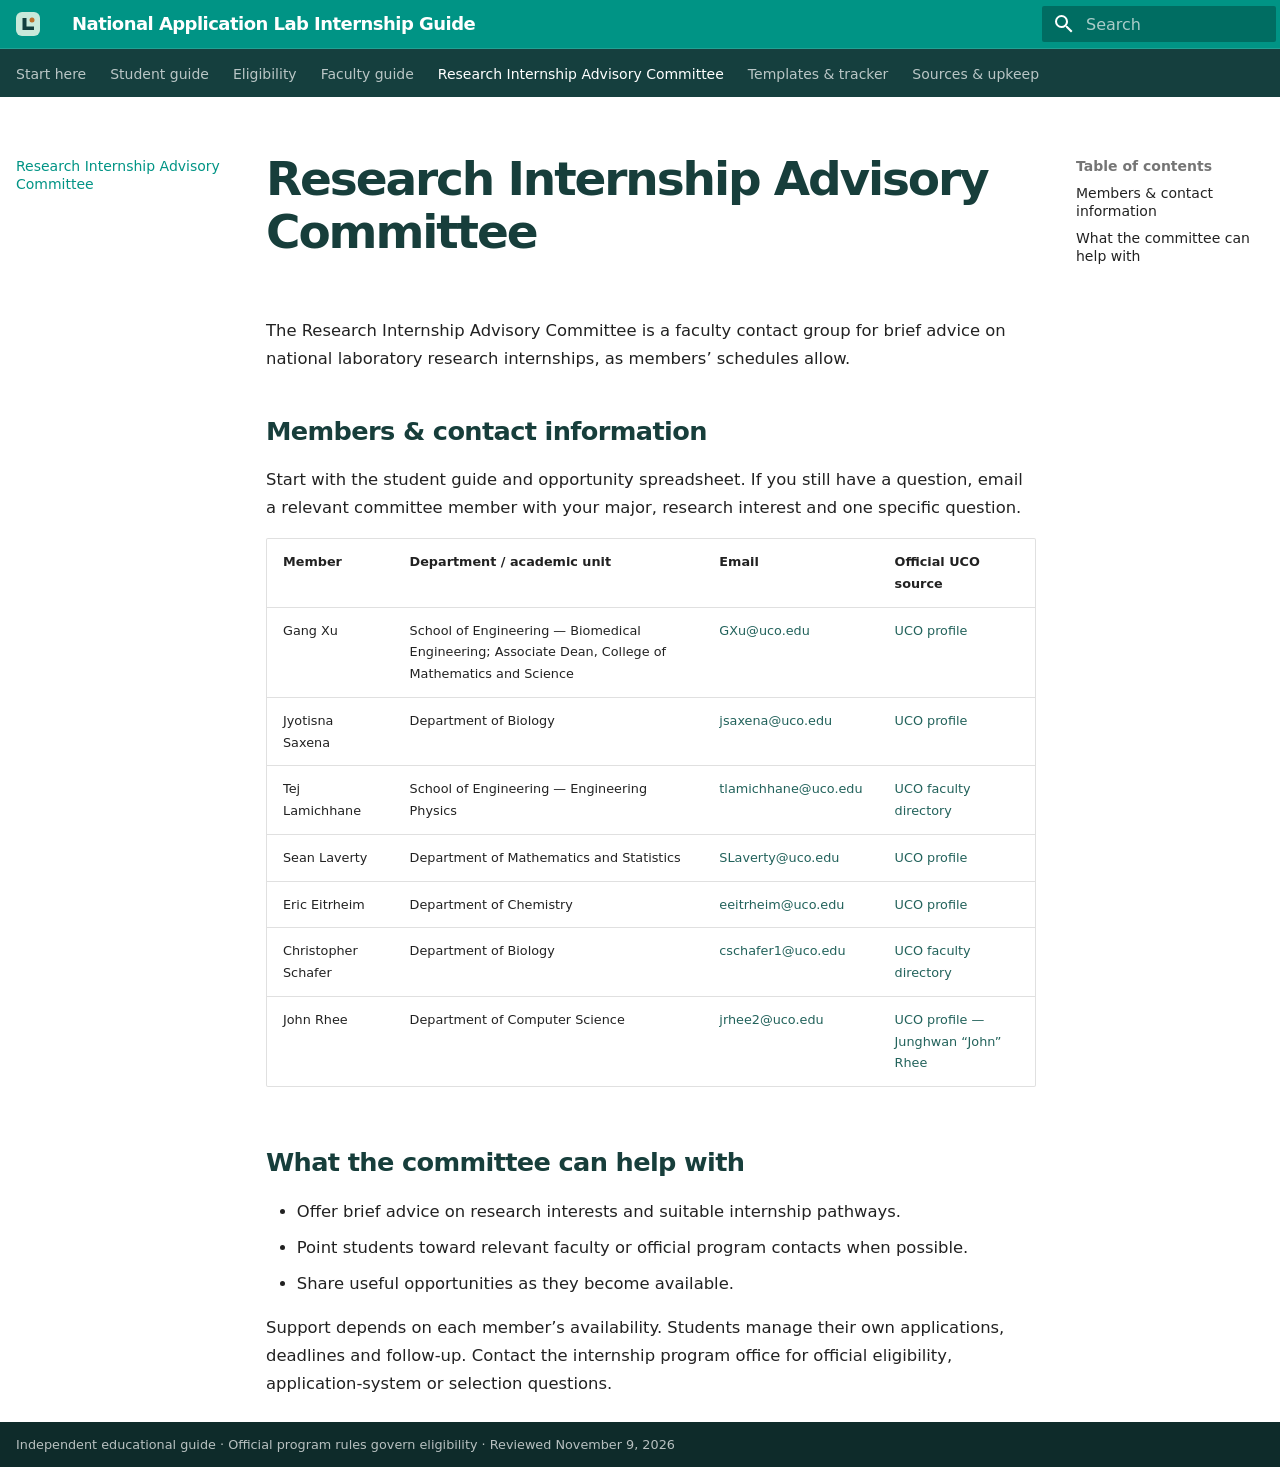
==== committee/index.html @ 28ce5d08 "Deployed 53992bc with MkDocs version: 1.6.1" ====
<!doctype html>
<html lang="en" class="no-js">
  <head>
    
      <meta charset="utf-8">
      <meta name="viewport" content="width=device-width,initial-scale=1">
      
        <meta name="description" content="Your field guide to national laboratory internships. For students, faculty, and the Research Internship Advisory Committee.">
      
      
      
        <link rel="canonical" href="https://university-of-central-oklahoma.github.io/national-lab-internship-guide/committee/">
      
      
        <link rel="prev" href="../faculty/">
      
      
        <link rel="next" href="../toolkit/">
      
      
        
      
      
      <link rel="icon" href="../assets/mark.svg">
      <meta name="generator" content="mkdocs-1.6.1, mkdocs-material-9.8.1">
    
    
      
        <title>Research Internship Advisory Committee - National Application Lab Internship Guide</title>
      
    
    
      <link rel="stylesheet" href="../assets/stylesheets/main.57a0d79d.min.css">
      
        
        <link rel="stylesheet" href="../assets/stylesheets/palette.fb2fffe2.min.css">
      
      


    
    
      
    
    
      
    
    
      <link rel="stylesheet" href="../assets/styles.css">
    
    <script>__md_scope=new URL("..",location),__md_hash=e=>[...e].reduce(((e,_)=>(e<<5)-e+_.charCodeAt(0)),0),__md_get=(e,_=localStorage,t=__md_scope)=>JSON.parse(_.getItem(t.pathname+"."+e)),__md_set=(e,_,t=localStorage,a=__md_scope)=>{try{t.setItem(a.pathname+"."+e,JSON.stringify(_))}catch(e){}}</script>
    
      

    
    
  </head>
  
  
    
    
    
    
    
    <body dir="ltr" data-md-color-scheme="default" data-md-color-primary="teal" data-md-color-accent="amber">
  
    
    <input class="md-toggle" data-md-toggle="drawer" type="checkbox" id="__drawer" autocomplete="off">
    <input class="md-toggle" data-md-toggle="search" type="checkbox" id="__search" autocomplete="off">
    <label class="md-overlay" for="__drawer"></label>
    <div data-md-component="skip">
      
        
        <a href="#research-internship-advisory-committee" class="md-skip">
          Skip to content
        </a>
      
    </div>
    <div data-md-component="announce">
      
    </div>
    
    
      

<header class="md-header" data-md-component="header">
  <nav class="md-header__inner md-grid" aria-label="Header">
    <a href=".." title="National Application Lab Internship Guide" class="md-header__button md-logo" aria-label="National Application Lab Internship Guide" data-md-component="logo">
      
  <img src="../assets/mark.svg" alt="logo">

    </a>
    <label class="md-header__button md-icon" for="__drawer">
      
      <svg xmlns="http://www.w3.org/2000/svg" viewBox="0 0 24 24"><path d="M3 6h18v2H3zm0 5h18v2H3zm0 5h18v2H3z"/></svg>
    </label>
    <div class="md-header__title" data-md-component="header-title">
      <div class="md-header__ellipsis">
        <div class="md-header__topic">
          <span class="md-ellipsis">
            National Application Lab Internship Guide
          </span>
        </div>
        <div class="md-header__topic" data-md-component="header-topic">
          <span class="md-ellipsis">
            
              Research Internship Advisory Committee
            
          </span>
        </div>
      </div>
    </div>
    
      
    
    
    
    
      
      
        <label class="md-header__button md-icon" for="__search">
          
          <svg xmlns="http://www.w3.org/2000/svg" viewBox="0 0 24 24"><path d="M9.5 3A6.5 6.5 0 0 1 16 9.5c0 1.61-.59 3.09-1.56 4.23l.27.27h.79l5 5-1.5 1.5-5-5v-.79l-.27-.27A6.52 6.52 0 0 1 9.5 16 6.5 6.5 0 0 1 3 9.5 6.5 6.5 0 0 1 9.5 3m0 2C7 5 5 7 5 9.5S7 14 9.5 14 14 12 14 9.5 12 5 9.5 5"/></svg>
        </label>
        <div class="md-search" data-md-component="search" role="dialog">
  <label class="md-search__overlay" for="__search"></label>
  <div class="md-search__inner" role="search">
    <form class="md-search__form" name="search">
      <input type="text" class="md-search__input" name="query" aria-label="Search" placeholder="Search" autocapitalize="off" autocorrect="off" autocomplete="off" spellcheck="false" data-md-component="search-query" required>
      <label class="md-search__icon md-icon" for="__search">
        
        <svg xmlns="http://www.w3.org/2000/svg" viewBox="0 0 24 24"><path d="M9.5 3A6.5 6.5 0 0 1 16 9.5c0 1.61-.59 3.09-1.56 4.23l.27.27h.79l5 5-1.5 1.5-5-5v-.79l-.27-.27A6.52 6.52 0 0 1 9.5 16 6.5 6.5 0 0 1 3 9.5 6.5 6.5 0 0 1 9.5 3m0 2C7 5 5 7 5 9.5S7 14 9.5 14 14 12 14 9.5 12 5 9.5 5"/></svg>
        
        <svg xmlns="http://www.w3.org/2000/svg" viewBox="0 0 24 24"><path d="M20 11v2H8l5.5 5.5-1.42 1.42L4.16 12l7.92-7.92L13.5 5.5 8 11z"/></svg>
      </label>
      <nav class="md-search__options" aria-label="Search">
        
        <button type="reset" class="md-search__icon md-icon" title="Clear" aria-label="Clear" tabindex="-1">
          
          <svg xmlns="http://www.w3.org/2000/svg" viewBox="0 0 24 24"><path d="M19 6.41 17.59 5 12 10.59 6.41 5 5 6.41 10.59 12 5 17.59 6.41 19 12 13.41 17.59 19 19 17.59 13.41 12z"/></svg>
        </button>
      </nav>
      
        <div class="md-search__suggest" data-md-component="search-suggest"></div>
      
    </form>
    <div class="md-search__output">
      <div class="md-search__scrollwrap" tabindex="0" data-md-scrollfix>
        <div class="md-search-result" data-md-component="search-result">
          <div class="md-search-result__meta">
            Initializing search
          </div>
          <ol class="md-search-result__list" role="presentation"></ol>
        </div>
      </div>
    </div>
  </div>
</div>
      
    
    
  </nav>
  
</header>
    
    <div class="md-container" data-md-component="container">
      
      
        
          
            
<nav class="md-tabs" aria-label="Tabs" data-md-component="tabs">
  <div class="md-grid">
    <ul class="md-tabs__list">
      
        
  
  
  
  
    <li class="md-tabs__item">
      <a href=".." class="md-tabs__link">
        
  
  
    
  
  Start here

      </a>
    </li>
  

      
        
  
  
  
  
    
    
      <li class="md-tabs__item">
        <a href="../students/roadmap/" class="md-tabs__link">
          
  
  
  Student guide

        </a>
      </li>
    
  

      
        
  
  
  
  
    <li class="md-tabs__item">
      <a href="../eligibility/" class="md-tabs__link">
        
  
  
    
  
  Eligibility

      </a>
    </li>
  

      
        
  
  
  
  
    <li class="md-tabs__item">
      <a href="../faculty/" class="md-tabs__link">
        
  
  
    
  
  Faculty guide

      </a>
    </li>
  

      
        
  
  
  
    
  
  
    <li class="md-tabs__item md-tabs__item--active">
      <a href="./" class="md-tabs__link">
        
  
  
    
  
  Research Internship Advisory Committee

      </a>
    </li>
  

      
        
  
  
  
  
    <li class="md-tabs__item">
      <a href="../toolkit/" class="md-tabs__link">
        
  
  
    
  
  Templates & tracker

      </a>
    </li>
  

      
        
  
  
  
  
    <li class="md-tabs__item">
      <a href="../sources/" class="md-tabs__link">
        
  
  
    
  
  Sources & upkeep

      </a>
    </li>
  

      
    </ul>
  </div>
</nav>
          
        
      
      <main class="md-main" data-md-component="main">
        <div class="md-main__inner md-grid">
          
            
              
              <div class="md-sidebar md-sidebar--primary" data-md-component="sidebar" data-md-type="navigation" >
                <div class="md-sidebar__scrollwrap">
                  <div class="md-sidebar__inner">
                    


  


<nav class="md-nav md-nav--primary md-nav--lifted" aria-label="Navigation" data-md-level="0">
  <label class="md-nav__title" for="__drawer">
    <a href=".." title="National Application Lab Internship Guide" class="md-nav__button md-logo" aria-label="National Application Lab Internship Guide" data-md-component="logo">
      
  <img src="../assets/mark.svg" alt="logo">

    </a>
    National Application Lab Internship Guide
  </label>
  
  <ul class="md-nav__list" data-md-scrollfix>
    
      
      
  
  
  
  
    <li class="md-nav__item">
      <a href=".." class="md-nav__link">
        
  
  
  <span class="md-ellipsis">
    
  
    Start here
  

    
  </span>
  
  

      </a>
    </li>
  

    
      
      
  
  
  
  
    
    
    
    
      
      
        
      
    
    
    <li class="md-nav__item md-nav__item--nested">
      
        
        
        <input class="md-nav__toggle md-toggle " type="checkbox" id="__nav_2" >
        
          
          <label class="md-nav__link" for="__nav_2" id="__nav_2_label" tabindex="0">
            
  
  
  <span class="md-ellipsis">
    
  
    Student guide
  

    
  </span>
  
  

            <span class="md-nav__icon md-icon"></span>
          </label>
        
        <nav class="md-nav" data-md-level="1" aria-labelledby="__nav_2_label" aria-expanded="false">
          <label class="md-nav__title" for="__nav_2">
            <span class="md-nav__icon md-icon"></span>
            
  
    Student guide
  

          </label>
          <ul class="md-nav__list" data-md-scrollfix>
            
              
                
  
  
  
  
    <li class="md-nav__item">
      <a href="../students/roadmap/" class="md-nav__link">
        
  
  
  <span class="md-ellipsis">
    
  
    Your application roadmap
  

    
  </span>
  
  

      </a>
    </li>
  

              
            
              
                
  
  
  
  
    <li class="md-nav__item">
      <a href="../students/documents/" class="md-nav__link">
        
  
  
  <span class="md-ellipsis">
    
  
    Documents & recommendations
  

    
  </span>
  
  

      </a>
    </li>
  

              
            
              
                
  
  
  
  
    <li class="md-nav__item">
      <a href="../students/outreach/" class="md-nav__link">
        
  
  
  <span class="md-ellipsis">
    
  
    Find & contact a mentor
  

    
  </span>
  
  

      </a>
    </li>
  

              
            
              
                
  
  
  
  
    <li class="md-nav__item">
      <a href="../students/interviews/" class="md-nav__link">
        
  
  
  <span class="md-ellipsis">
    
  
    Interviews & follow-up
  

    
  </span>
  
  

      </a>
    </li>
  

              
            
              
                
  
  
  
  
    <li class="md-nav__item">
      <a href="../students/onboarding/" class="md-nav__link">
        
  
  
  <span class="md-ellipsis">
    
  
    Offers & onboarding
  

    
  </span>
  
  

      </a>
    </li>
  

              
            
          </ul>
        </nav>
      
    </li>
  

    
      
      
  
  
  
  
    <li class="md-nav__item">
      <a href="../eligibility/" class="md-nav__link">
        
  
  
  <span class="md-ellipsis">
    
  
    Eligibility
  

    
  </span>
  
  

      </a>
    </li>
  

    
      
      
  
  
  
  
    <li class="md-nav__item">
      <a href="../faculty/" class="md-nav__link">
        
  
  
  <span class="md-ellipsis">
    
  
    Faculty guide
  

    
  </span>
  
  

      </a>
    </li>
  

    
      
      
  
  
    
  
  
  
    <li class="md-nav__item md-nav__item--active">
      
      <input class="md-nav__toggle md-toggle" type="checkbox" id="__toc">
      
      
        
      
      
        <label class="md-nav__link md-nav__link--active" for="__toc">
          
  
  
  <span class="md-ellipsis">
    
  
    Research Internship Advisory Committee
  

    
  </span>
  
  

          <span class="md-nav__icon md-icon"></span>
        </label>
      
      <a href="./" class="md-nav__link md-nav__link--active">
        
  
  
  <span class="md-ellipsis">
    
  
    Research Internship Advisory Committee
  

    
  </span>
  
  

      </a>
      
        

<nav class="md-nav md-nav--secondary" aria-label="Table of contents">
  
  
  
    
  
  
    <label class="md-nav__title" for="__toc">
      <span class="md-nav__icon md-icon"></span>
      Table of contents
    </label>
    <ul class="md-nav__list" data-md-component="toc" data-md-scrollfix>
      
        <li class="md-nav__item">
  <a href="#members-contact-information" class="md-nav__link">
    <span class="md-ellipsis">
      
        Members &amp; contact information
      
    </span>
  </a>
  
</li>
      
        <li class="md-nav__item">
  <a href="#what-the-committee-can-help-with" class="md-nav__link">
    <span class="md-ellipsis">
      
        What the committee can help with
      
    </span>
  </a>
  
</li>
      
    </ul>
  
</nav>
      
    </li>
  

    
      
      
  
  
  
  
    <li class="md-nav__item">
      <a href="../toolkit/" class="md-nav__link">
        
  
  
  <span class="md-ellipsis">
    
  
    Templates & tracker
  

    
  </span>
  
  

      </a>
    </li>
  

    
      
      
  
  
  
  
    <li class="md-nav__item">
      <a href="../sources/" class="md-nav__link">
        
  
  
  <span class="md-ellipsis">
    
  
    Sources & upkeep
  

    
  </span>
  
  

      </a>
    </li>
  

    
  </ul>
</nav>
                  </div>
                </div>
              </div>
            
            
              
              <div class="md-sidebar md-sidebar--secondary" data-md-component="sidebar" data-md-type="toc" >
                <div class="md-sidebar__scrollwrap">
                  <div class="md-sidebar__inner">
                    

<nav class="md-nav md-nav--secondary" aria-label="Table of contents">
  
  
  
    
  
  
    <label class="md-nav__title" for="__toc">
      <span class="md-nav__icon md-icon"></span>
      Table of contents
    </label>
    <ul class="md-nav__list" data-md-component="toc" data-md-scrollfix>
      
        <li class="md-nav__item">
  <a href="#members-contact-information" class="md-nav__link">
    <span class="md-ellipsis">
      
        Members &amp; contact information
      
    </span>
  </a>
  
</li>
      
        <li class="md-nav__item">
  <a href="#what-the-committee-can-help-with" class="md-nav__link">
    <span class="md-ellipsis">
      
        What the committee can help with
      
    </span>
  </a>
  
</li>
      
    </ul>
  
</nav>
                  </div>
                </div>
              </div>
            
          
          
            <div class="md-content" data-md-component="content">
              
              <article class="md-content__inner md-typeset">
                
                  



<h1 id="research-internship-advisory-committee">Research Internship Advisory Committee</h1>
<p>The Research Internship Advisory Committee is a faculty contact group for brief advice on national laboratory research internships, as members’ schedules allow.</p>
<h2 id="members-contact-information">Members &amp; contact information</h2>
<p>Start with the student guide and opportunity spreadsheet. If you still have a question, email a relevant committee member with your major, research interest and one specific question.</p>
<table>
<thead>
<tr>
<th>Member</th>
<th>Department / academic unit</th>
<th>Email</th>
<th>Official UCO source</th>
</tr>
</thead>
<tbody>
<tr>
<td>Gang Xu</td>
<td>School of Engineering — Biomedical Engineering; Associate Dean, College of Mathematics and Science</td>
<td><a href="mailto:GXu@uco.edu">GXu@uco.edu</a></td>
<td><a href="https://www3.uco.edu/centraldirectory/profiles/833027">UCO profile</a></td>
</tr>
<tr>
<td>Jyotisna Saxena</td>
<td>Department of Biology</td>
<td><a href="mailto:jsaxena@uco.edu">jsaxena@uco.edu</a></td>
<td><a href="https://www3.uco.edu/centraldirectory/profiles/1061455">UCO profile</a></td>
</tr>
<tr>
<td>Tej Lamichhane</td>
<td>School of Engineering — Engineering Physics</td>
<td><a href="mailto:tlamichhane@uco.edu">tlamichhane@uco.edu</a></td>
<td><a href="https://www.uco.edu/cms/about/faculty-staff">UCO faculty directory</a></td>
</tr>
<tr>
<td>Sean Laverty</td>
<td>Department of Mathematics and Statistics</td>
<td><a href="mailto:SLaverty@uco.edu">SLaverty@uco.edu</a></td>
<td><a href="https://www3.uco.edu/centraldirectory/profiles/828857">UCO profile</a></td>
</tr>
<tr>
<td>Eric Eitrheim</td>
<td>Department of Chemistry</td>
<td><a href="mailto:eeitrheim@uco.edu">eeitrheim@uco.edu</a></td>
<td><a href="https://www3.uco.edu/centraldirectory/profiles/956616">UCO profile</a></td>
</tr>
<tr>
<td>Christopher Schafer</td>
<td>Department of Biology</td>
<td><a href="mailto:cschafer1@uco.edu">cschafer1@uco.edu</a></td>
<td><a href="https://www.uco.edu/cms/about/faculty-staff">UCO faculty directory</a></td>
</tr>
<tr>
<td>John Rhee</td>
<td>Department of Computer Science</td>
<td><a href="mailto:jrhee2@uco.edu">jrhee2@uco.edu</a></td>
<td><a href="https://www3.uco.edu/centraldirectory/profiles/1011636">UCO profile — Junghwan “John” Rhee</a></td>
</tr>
</tbody>
</table>
<h2 id="what-the-committee-can-help-with">What the committee can help with</h2>
<ul>
<li>Offer brief advice on research interests and suitable internship pathways.</li>
<li>Point students toward relevant faculty or official program contacts when possible.</li>
<li>Share useful opportunities as they become available.</li>
</ul>
<p>Support depends on each member’s availability. Students manage their own applications, deadlines and follow-up. Contact the internship program office for official eligibility, application-system or selection questions.</p>












                
              </article>
            </div>
          
          
<script>var target=document.getElementById(location.hash.slice(1));target&&target.name&&(target.checked=target.name.startsWith("__tabbed_"))</script>
        </div>
        
          <button type="button" class="md-top md-icon" data-md-component="top" hidden>
  
  <svg xmlns="http://www.w3.org/2000/svg" viewBox="0 0 24 24"><path d="M13 20h-2V8l-5.5 5.5-1.42-1.42L12 4.16l7.92 7.92-1.42 1.42L13 8z"/></svg>
  Back to top
</button>
        
      </main>
      
        <footer class="md-footer">
  
  <div class="md-footer-meta md-typeset">
    <div class="md-footer-meta__inner md-grid">
      <div class="md-copyright">
  
    <div class="md-copyright__highlight">
      Independent educational guide · Official program rules govern eligibility · Reviewed November 9, 2026
    </div>
  
  
</div>
      
    </div>
  </div>
</footer>
      
    </div>
    <div class="md-dialog" data-md-component="dialog">
      <div class="md-dialog__inner md-typeset"></div>
    </div>
    
    
    
      
      
      <script id="__config" type="application/json">{"annotate": null, "base": "..", "features": ["navigation.tabs", "navigation.sections", "navigation.top", "search.suggest", "search.highlight", "content.code.copy"], "search": "../assets/javascripts/workers/search.a7633da7.min.js", "tags": null, "translations": {"clipboard.copied": "Copied to clipboard", "clipboard.copy": "Copy to clipboard", "search.result.more.one": "1 more on this page", "search.result.more.other": "# more on this page", "search.result.none": "No matching documents", "search.result.one": "1 matching document", "search.result.other": "# matching documents", "search.result.placeholder": "Type to start searching", "search.result.term.missing": "Missing", "select.version": "Select version"}, "version": null}</script>
    
    
      <script src="../assets/javascripts/bundle.a5f9d56c.min.js"></script>
      
        <script src="../assets/app.js"></script>
      
    
  </body>
</html>
---- assets/stylesheets/main.57a0d79d.min.css ----
@charset "UTF-8";html{box-sizing:border-box;-webkit-text-size-adjust:none;-moz-text-size-adjust:none;text-size-adjust:none}*,:after,:before{box-sizing:inherit}@media(prefers-reduced-motion){*,:after,:before{transition:none!important}}body{margin:0;-webkit-font-smoothing:antialiased;-moz-osx-font-smoothing:grayscale;--md-text-font-family:var(--md-text-font, _),
    -apple-system, BlinkMacSystemFont, Helvetica, Arial, sans-serif;--md-code-font-family:var(--md-code-font, _),
    SFMono-Regular, Consolas, Menlo, monospace}.md-typeset code:not(.focus-visible),a,button,input,label{-webkit-tap-highlight-color:transparent}a{color:inherit;text-decoration:none}hr{box-sizing:initial;display:block;height:.05rem;padding:0;overflow:visible;border:0}small{font-size:80%}sub,sup{line-height:1em}img{border-style:none}table{border-spacing:0;border-collapse:initial}td,th{font-weight:400;vertical-align:top}button{padding:0;margin:0;font-family:inherit;font-size:inherit;background:#0000;border:0}input{border:0;outline:none}:root{--md-primary-fg-color:#4051b5;--md-primary-fg-color--light:#5d6cc0;--md-primary-fg-color--dark:#303fa1;--md-primary-bg-color:#fff;--md-primary-bg-color--light:#ffffffb3;--md-accent-fg-color:#526cfe;--md-accent-fg-color--transparent:#526cfe1a;--md-accent-bg-color:#fff;--md-accent-bg-color--light:#ffffffb3;--md-typeset-table-sort-icon:url("data:image/svg+xml;charset=utf-8,<svg xmlns='http://www.w3.org/2000/svg' viewBox='0 0 24 24'><path d='m18 21-4-4h3V7h-3l4-4 4 4h-3v10h3M2 19v-2h10v2M2 13v-2h7v2M2 7V5h4v2z'/></svg>");--md-typeset-table-sort-icon--asc:url("data:image/svg+xml;charset=utf-8,<svg xmlns='http://www.w3.org/2000/svg' viewBox='0 0 24 24'><path d='M19 17h3l-4 4-4-4h3V3h2M2 17h10v2H2M6 5v2H2V5m0 6h7v2H2z'/></svg>");--md-typeset-table-sort-icon--desc:url("data:image/svg+xml;charset=utf-8,<svg xmlns='http://www.w3.org/2000/svg' viewBox='0 0 24 24'><path d='M19 7h3l-4-4-4 4h3v14h2M2 17h10v2H2M6 5v2H2V5m0 6h7v2H2z'/></svg>")}[data-md-color-scheme=default]{color-scheme:light}[data-md-color-scheme=default] img[src$="#gh-dark-mode-only"],[data-md-color-scheme=default] img[src$="#only-dark"]{display:none}:root,[data-md-color-scheme=default]{--md-hue:225deg;--md-default-fg-color:#000000de;--md-default-fg-color--light:#0000008a;--md-default-fg-color--lighter:#00000052;--md-default-fg-color--lightest:#00000012;--md-default-bg-color:#fff;--md-default-bg-color--light:#ffffffb3;--md-default-bg-color--lighter:#ffffff4d;--md-default-bg-color--lightest:#ffffff1f;--md-code-fg-color:#36464e;--md-code-bg-color:#f5f5f5;--md-code-bg-color--light:#f5f5f5b3;--md-code-bg-color--lighter:#f5f5f54d;--md-code-hl-color:#4287ff;--md-code-hl-color--light:#4287ff1a;--md-code-hl-number-color:#d52a2a;--md-code-hl-special-color:#db1457;--md-code-hl-function-color:#a846b9;--md-code-hl-constant-color:#6e59d9;--md-code-hl-keyword-color:#3f6ec6;--md-code-hl-string-color:#1c7d4d;--md-code-hl-name-color:var(--md-code-fg-color);--md-code-hl-operator-color:var(--md-default-fg-color--light);--md-code-hl-punctuation-color:var(--md-default-fg-color--light);--md-code-hl-comment-color:var(--md-default-fg-color--light);--md-code-hl-generic-color:var(--md-default-fg-color--light);--md-code-hl-variable-color:var(--md-default-fg-color--light);--md-typeset-color:var(--md-default-fg-color);--md-typeset-a-color:var(--md-primary-fg-color);--md-typeset-del-color:#f5503d26;--md-typeset-ins-color:#0bd57026;--md-typeset-kbd-color:#fafafa;--md-typeset-kbd-accent-color:#fff;--md-typeset-kbd-border-color:#b8b8b8;--md-typeset-mark-color:#ffff0080;--md-typeset-table-color:#0000001f;--md-typeset-table-color--light:#00000009;--md-admonition-fg-color:var(--md-default-fg-color);--md-admonition-bg-color:var(--md-default-bg-color);--md-warning-fg-color:#000000de;--md-warning-bg-color:#ff9;--md-footer-fg-color:#fff;--md-footer-fg-color--light:#ffffffb3;--md-footer-fg-color--lighter:#ffffff73;--md-footer-bg-color:#000000de;--md-footer-bg-color--dark:#00000052;--md-shadow-z1:0 0.2rem 0.5rem #0000000d,
    0 0 0.05rem #0000001a;--md-shadow-z2:0 0.2rem 0.5rem #0000001a,
    0 0 0.05rem #00000040;--md-shadow-z3:0 0.2rem 0.5rem #0003,
    0 0 0.05rem #00000059}.md-icon svg{display:block;width:1.2rem;height:1.2rem;fill:currentcolor}aside,body,input{font-family:var(--md-text-font-family);font-feature-settings:"kern","liga";color:var(--md-typeset-color)}code,kbd,pre{font-family:var(--md-code-font-family);font-feature-settings:"kern"}.md-typeset{font-size:.8rem;line-height:1.6;overflow-wrap:break-word;-webkit-print-color-adjust:exact;color-adjust:exact}@media print{.md-typeset{font-size:.68rem}.md-typeset code,.md-typeset kbd,.md-typeset pre{white-space:pre-wrap}}.md-typeset blockquote,.md-typeset dl,.md-typeset figure,.md-typeset ol,.md-typeset pre,.md-typeset ul{margin-top:1em;margin-bottom:1em}.md-typeset h1{margin:0 0 1.25em;font-size:2em;line-height:1.3;color:var(--md-default-fg-color--light)}.md-typeset h1,.md-typeset h2{font-weight:300;letter-spacing:-.01em}.md-typeset h2{margin:1.6em 0 .64em;font-size:1.5625em;line-height:1.4}.md-typeset h3{margin:1.6em 0 .8em;font-size:1.25em;font-weight:400;line-height:1.5;letter-spacing:-.01em}.md-typeset h2+h3{margin-top:.8em}.md-typeset h4{margin:1em 0;font-weight:700;letter-spacing:-.01em}.md-typeset h5,.md-typeset h6{margin:1.25em 0;font-size:.8em;font-weight:700;color:var(--md-default-fg-color--light);letter-spacing:-.01em}.md-typeset h5{text-transform:uppercase}.md-typeset h5 code{text-transform:none}.md-typeset hr{display:flow-root;margin:1.5em 0;border-bottom:.05rem solid var(--md-default-fg-color--lightest)}.md-typeset a{color:var(--md-typeset-a-color);word-break:break-word}.md-typeset a,.md-typeset a:before{transition:color 125ms}.md-typeset a:focus,.md-typeset a:hover{color:var(--md-accent-fg-color)}.md-typeset a:focus code,.md-typeset a:hover code{color:var(--md-accent-fg-color);background-color:var(--md-accent-fg-color--transparent)}.md-typeset a code{color:var(--md-typeset-a-color)}.md-typeset a.focus-visible{outline-color:var(--md-accent-fg-color);outline-offset:.2rem}.md-typeset code,.md-typeset kbd,.md-typeset pre{font-variant-ligatures:none;color:var(--md-code-fg-color);direction:ltr;transition:background-color 125ms}.md-typeset code{padding:0 .2941176471em;font-size:.85em;word-break:break-word;background-color:var(--md-code-bg-color);border-radius:.1rem;-webkit-box-decoration-break:clone;box-decoration-break:clone;transition:color 125ms,background-color 125ms}.md-typeset code:not(.focus-visible){outline:none}.md-typeset pre{position:relative;display:flow-root;line-height:1.4}.md-typeset pre>code{display:block;padding:.7720588235em 1.1764705882em;margin:0;overflow:auto;word-break:normal;touch-action:auto;scrollbar-color:var(--md-default-fg-color--lighter) #0000;scrollbar-width:thin;outline-color:var(--md-accent-fg-color);box-shadow:none;-webkit-box-decoration-break:slice;box-decoration-break:slice}.md-typeset pre>code:hover{scrollbar-color:var(--md-accent-fg-color) #0000}.md-typeset pre>code::-webkit-scrollbar{width:.2rem;height:.2rem}.md-typeset pre>code::-webkit-scrollbar-thumb{background-color:var(--md-default-fg-color--lighter)}.md-typeset pre>code::-webkit-scrollbar-thumb:hover{background-color:var(--md-accent-fg-color)}.md-typeset kbd{display:inline-block;padding:0 .6666666667em;font-size:.75em;color:var(--md-default-fg-color);word-break:break-word;vertical-align:text-top;background-color:var(--md-typeset-kbd-color);border-radius:.1rem;box-shadow:0 .1rem 0 .05rem var(--md-typeset-kbd-border-color),0 .1rem 0 var(--md-typeset-kbd-border-color),0 -.1rem .2rem var(--md-typeset-kbd-accent-color) inset}.md-typeset mark{color:inherit;word-break:break-word;background-color:var(--md-typeset-mark-color);-webkit-box-decoration-break:clone;box-decoration-break:clone}.md-typeset abbr{text-decoration:none;cursor:help}.md-typeset [data-preview],.md-typeset abbr{border-bottom:.05rem dotted var(--md-default-fg-color--light)}.md-typeset small{opacity:.75}[dir=ltr] .md-typeset sub,[dir=ltr] .md-typeset sup{margin-left:.078125em}[dir=rtl] .md-typeset sub,[dir=rtl] .md-typeset sup{margin-right:.078125em}[dir=ltr] .md-typeset blockquote{padding-left:.6rem;border-left:.2rem solid var(--md-default-fg-color--lighter)}[dir=rtl] .md-typeset blockquote{padding-right:.6rem;border-right:.2rem solid var(--md-default-fg-color--lighter)}.md-typeset blockquote{margin-left:0;margin-right:0;color:var(--md-default-fg-color--light)}.md-typeset ul{list-style-type:disc}.md-typeset ul[type]{list-style-type:revert-layer}[dir=ltr] .md-typeset ol,[dir=ltr] .md-typeset ol li ol,[dir=ltr] .md-typeset ol li ul,[dir=ltr] .md-typeset ul,[dir=ltr] .md-typeset ul li ol,[dir=ltr] .md-typeset ul li ul{margin-left:.625em}[dir=rtl] .md-typeset ol,[dir=rtl] .md-typeset ol li ol,[dir=rtl] .md-typeset ol li ul,[dir=rtl] .md-typeset ul,[dir=rtl] .md-typeset ul li ol,[dir=rtl] .md-typeset ul li ul{margin-right:.625em}.md-typeset ol,.md-typeset ul{padding:0}.md-typeset ol:not([hidden]),.md-typeset ul:not([hidden]){display:flow-root}.md-typeset ol ol,.md-typeset ul ol{list-style-type:lower-alpha}.md-typeset ol ol ol,.md-typeset ul ol ol{list-style-type:lower-roman}.md-typeset ol ol ol ol,.md-typeset ul ol ol ol{list-style-type:upper-alpha}.md-typeset ol ol ol ol ol,.md-typeset ul ol ol ol ol{list-style-type:upper-roman}.md-typeset ol[type],.md-typeset ul[type]{list-style-type:revert-layer}[dir=ltr] .md-typeset ol li,[dir=ltr] .md-typeset ul li{margin-left:1.25em}[dir=rtl] .md-typeset ol li,[dir=rtl] .md-typeset ul li{margin-right:1.25em}.md-typeset ol li,.md-typeset ul li{margin-bottom:.5em}.md-typeset ol li blockquote,.md-typeset ol li p,.md-typeset ul li blockquote,.md-typeset ul li p{margin:.5em 0}.md-typeset ol li:last-child,.md-typeset ul li:last-child{margin-bottom:0}.md-typeset ol li ol,.md-typeset ol li ul,.md-typeset ul li ol,.md-typeset ul li ul{margin-top:.5em;margin-bottom:.5em}[dir=ltr] .md-typeset dd{margin-left:1.875em}[dir=rtl] .md-typeset dd{margin-right:1.875em}.md-typeset dd{margin-top:1em;margin-bottom:1.5em}.md-typeset img,.md-typeset svg,.md-typeset video{max-width:100%;height:auto}.md-typeset img[align=left]{margin:1em 1em 1em 0}.md-typeset img[align=right]{margin:1em 0 1em 1em}.md-typeset img[align]:only-child{margin-top:0}.md-typeset figure{display:flow-root;width:fit-content;max-width:100%;margin:1em auto;text-align:center}.md-typeset figure img{display:block;margin:0 auto}.md-typeset figcaption{max-width:24rem;margin:1em auto;font-style:italic}.md-typeset iframe{max-width:100%}.md-typeset table:not([class]){display:inline-block;max-width:100%;overflow:auto;font-size:.64rem;touch-action:auto;background-color:var(--md-default-bg-color);border:.05rem solid var(--md-typeset-table-color);border-radius:.1rem}@media print{.md-typeset table:not([class]){display:table}}.md-typeset table:not([class])+*{margin-top:1.5em}.md-typeset table:not([class]) td>:first-child,.md-typeset table:not([class]) th>:first-child{margin-top:0}.md-typeset table:not([class]) td>:last-child,.md-typeset table:not([class]) th>:last-child{margin-bottom:0}.md-typeset table:not([class]) td:not([align]),.md-typeset table:not([class]) th:not([align]){text-align:left}[dir=rtl] .md-typeset table:not([class]) td:not([align]),[dir=rtl] .md-typeset table:not([class]) th:not([align]){text-align:right}.md-typeset table:not([class]) th{min-width:5rem;padding:.9375em 1.25em;font-weight:700;vertical-align:top}.md-typeset table:not([class]) td{padding:.9375em 1.25em;vertical-align:top;border-top:.05rem solid var(--md-typeset-table-color)}.md-typeset table:not([class]) tbody tr{transition:background-color 125ms}.md-typeset table:not([class]) tbody tr:hover{background-color:var(--md-typeset-table-color--light);box-shadow:0 .05rem 0 var(--md-default-bg-color) inset}.md-typeset table:not([class]) a{word-break:normal}.md-typeset table th[role=columnheader]{cursor:pointer}[dir=ltr] .md-typeset table th[role=columnheader]:after{margin-left:.5em}[dir=rtl] .md-typeset table th[role=columnheader]:after{margin-right:.5em}.md-typeset table th[role=columnheader]:after{display:inline-block;width:1.2em;height:1.2em;vertical-align:text-bottom;content:"";-webkit-mask-image:var(--md-typeset-table-sort-icon);mask-image:var(--md-typeset-table-sort-icon);-webkit-mask-repeat:no-repeat;mask-repeat:no-repeat;-webkit-mask-size:contain;mask-size:contain;transition:background-color 125ms}.md-typeset table th[role=columnheader]:hover:after{background-color:var(--md-default-fg-color--lighter)}.md-typeset table th[role=columnheader][aria-sort=ascending]:after{background-color:var(--md-default-fg-color--light);-webkit-mask-image:var(--md-typeset-table-sort-icon--asc);mask-image:var(--md-typeset-table-sort-icon--asc)}.md-typeset table th[role=columnheader][aria-sort=descending]:after{background-color:var(--md-default-fg-color--light);-webkit-mask-image:var(--md-typeset-table-sort-icon--desc);mask-image:var(--md-typeset-table-sort-icon--desc)}.md-typeset__scrollwrap{margin:1em -.8rem;overflow-x:auto;touch-action:auto}.md-typeset__table{display:inline-block;padding:0 .8rem;margin-bottom:.5em}@media print{.md-typeset__table{display:block}}html .md-typeset__table table{display:table;width:100%;margin:0;overflow:hidden}@media screen and (max-width:44.984375em){.md-content__inner>pre{margin:1em -.8rem}.md-content__inner>pre code{border-radius:0}}.md-typeset .md-author{position:relative;display:block;flex-shrink:0;width:1.6rem;height:1.6rem;overflow:hidden;border-radius:100%;transition:color 125ms,transform 125ms}.md-typeset .md-author img{display:block}.md-typeset .md-author--more{font-size:.6rem;font-weight:700;line-height:1.6rem;color:var(--md-default-fg-color--lighter);text-align:center;background:var(--md-default-fg-color--lightest)}.md-typeset .md-author--long{width:2.4rem;height:2.4rem}.md-typeset a.md-author{transform:scale(1)}.md-typeset a.md-author img{filter:grayscale(100%) opacity(75%);border-radius:100%;transition:filter 125ms}.md-typeset a.md-author:focus,.md-typeset a.md-author:hover{z-index:1;transform:scale(1.1)}.md-typeset a.md-author:focus img,.md-typeset a.md-author:hover img{filter:grayscale(0)}.md-banner{overflow:auto;color:var(--md-footer-fg-color);background-color:var(--md-footer-bg-color)}@media print{.md-banner{display:none}}.md-banner--warning{color:var(--md-warning-fg-color);background-color:var(--md-warning-bg-color)}.md-banner__inner{padding:0 .8rem;margin:.6rem auto;font-size:.7rem}[dir=ltr] .md-banner__button{float:right}[dir=rtl] .md-banner__button{float:left}.md-banner__button{color:inherit;cursor:pointer;transition:opacity .25s}.no-js .md-banner__button{display:none}.md-banner__button:hover{opacity:.7}html{height:100%;overflow-x:hidden;font-size:125%}@media screen and (min-width:100em){html{font-size:137.5%}}@media screen and (min-width:125em){html{font-size:150%}}body{position:relative;display:flex;flex-direction:column;width:100%;min-height:100%;font-size:.5rem;background-color:var(--md-default-bg-color)}@media print{body{display:block}}@media screen and (max-width:59.984375em){body[data-md-scrolllock]{position:fixed}}.md-grid{max-width:61rem;margin-left:auto;margin-right:auto}.md-container{display:flex;flex-grow:1;flex-direction:column}@media print{.md-container{display:block}}.md-main{flex-grow:1}.md-main__inner{display:flex;height:100%;margin-top:1.5rem}.md-ellipsis{overflow:hidden;text-overflow:ellipsis}.md-toggle{display:none}.md-option{position:absolute;width:0;height:0;opacity:0}.md-option:checked+label:not([hidden]){display:block}.md-option.focus-visible+label{outline-style:auto;outline-color:var(--md-accent-fg-color)}.md-skip{position:fixed;z-index:-1;padding:.3rem .5rem;margin:.5rem;font-size:.64rem;color:var(--md-default-bg-color);background-color:var(--md-default-fg-color);border-radius:.1rem;outline-color:var(--md-accent-fg-color);opacity:0;transform:translateY(.4rem)}.md-skip:focus{z-index:10;opacity:1;transition:transform .25s cubic-bezier(.4,0,.2,1),opacity 175ms 75ms;transform:translateY(0)}@page{margin:25mm}:root{--md-clipboard-icon:url("data:image/svg+xml;charset=utf-8,<svg xmlns='http://www.w3.org/2000/svg' viewBox='0 0 24 24'><path d='M19 21H8V7h11m0-2H8a2 2 0 0 0-2 2v14a2 2 0 0 0 2 2h11a2 2 0 0 0 2-2V7a2 2 0 0 0-2-2m-3-4H4a2 2 0 0 0-2 2v14h2V3h12z'/></svg>");--md-code-select-icon:url("data:image/svg+xml;charset=utf-8,<svg xmlns='http://www.w3.org/2000/svg' viewBox='0 0 24 24'><path d='M19 19h-4v2h4c1.1 0 2-.9 2-2v-4h-2m0-12h-4v2h4v4h2V5c0-1.1-.9-2-2-2M5 5h4V3H5c-1.1 0-2 .9-2 2v4h2m0 6H3v4c0 1.1.9 2 2 2h4v-2H5zm2-4h2v2H7zm4 0h2v2h-2zm4 0h2v2h-2zM7 7h2v2H7zm4 0h2v2h-2zm4 0h2v2h-2zm-8 8h2v2H7zm4 0h2v2h-2zm4 0h2v2h-2z'/></svg>");--md-code-copy-icon:url("data:image/svg+xml;charset=utf-8,<svg xmlns='http://www.w3.org/2000/svg' viewBox='0 0 24 24'><path d='M19 21H8V7h11m0-2H8a2 2 0 0 0-2 2v14a2 2 0 0 0 2 2h11a2 2 0 0 0 2-2V7a2 2 0 0 0-2-2m-3-4H4a2 2 0 0 0-2 2v14h2V3h12z'/></svg>")}.md-clipboard{z-index:1;width:1.5em;height:1.5em;color:var(--md-default-fg-color--lightest);cursor:pointer;border-radius:.1rem;outline-color:var(--md-accent-fg-color);outline-offset:.1rem;transition:color .25s}@media print{.md-clipboard{display:none}}.md-clipboard:not(.focus-visible){outline:none;-webkit-tap-highlight-color:transparent}:hover>.md-clipboard{color:var(--md-default-fg-color--light)}.md-clipboard:focus,.md-clipboard:hover{color:var(--md-accent-fg-color)}.md-clipboard:after{display:block;width:1.125em;height:1.125em;margin:0 auto;content:"";background-color:currentcolor;-webkit-mask-image:var(--md-clipboard-icon);mask-image:var(--md-clipboard-icon);-webkit-mask-repeat:no-repeat;mask-repeat:no-repeat;-webkit-mask-position:center;mask-position:center;-webkit-mask-size:contain;mask-size:contain}.md-clipboard--inline{cursor:pointer}.md-clipboard--inline code{transition:color .25s,background-color .25s}.md-clipboard--inline:focus code,.md-clipboard--inline:hover code{color:var(--md-accent-fg-color);background-color:var(--md-accent-fg-color--transparent)}.md-typeset .md-code__content{display:grid}.md-code__nav{position:absolute;top:.25em;right:.25em;z-index:1;display:flex;gap:.2rem;padding:.2rem;background-color:var(--md-code-bg-color--lighter);border-radius:.1rem;transition:background-color .25s}:hover>.md-code__nav{background-color:var(--md-code-bg-color--light)}.md-code__button{display:block;width:1.5em;height:1.5em;color:var(--md-default-fg-color--lightest);cursor:pointer;outline-color:var(--md-accent-fg-color);outline-offset:.1rem;transition:color .25s}:hover>*>.md-code__button{color:var(--md-default-fg-color--light)}.md-code__button.focus-visible,.md-code__button:hover{color:var(--md-accent-fg-color)}.md-code__button--active{color:var(--md-default-fg-color)!important}.md-code__button:after{display:block;width:1.125em;height:1.125em;margin:0 auto;content:"";background-color:currentcolor;-webkit-mask-repeat:no-repeat;mask-repeat:no-repeat;-webkit-mask-position:center;mask-position:center;-webkit-mask-size:contain;mask-size:contain}.md-code__button[data-md-type=select]:after{-webkit-mask-image:var(--md-code-select-icon);mask-image:var(--md-code-select-icon)}.md-code__button[data-md-type=copy]:after{-webkit-mask-image:var(--md-code-copy-icon);mask-image:var(--md-code-copy-icon)}@keyframes consent{0%{opacity:0;transform:translateY(100%)}to{opacity:1;transform:translateY(0)}}@keyframes overlay{0%{opacity:0}to{opacity:1}}.md-consent__overlay{position:fixed;top:0;z-index:5;width:100%;height:100%;background-color:#0000008a;-webkit-backdrop-filter:blur(.1rem);backdrop-filter:blur(.1rem);opacity:1;animation:overlay .25s both}.md-consent__inner{position:fixed;bottom:0;z-index:5;width:100%;max-height:100%;padding:0;overflow:auto;background-color:var(--md-default-bg-color);border:0;border-radius:.1rem;box-shadow:0 0 .2rem #0000001a,0 .2rem .4rem #0003;animation:consent .5s cubic-bezier(.1,.7,.1,1) both}.md-consent__form{padding:.8rem}.md-consent__settings{display:none;margin:1em 0}input:checked+.md-consent__settings{display:block}.md-consent__controls{margin-bottom:.8rem}.md-typeset .md-consent__controls .md-button{display:inline}@media screen and (max-width:44.984375em){.md-typeset .md-consent__controls .md-button{display:block;width:100%;margin-top:.4rem;text-align:center}}.md-consent label{cursor:pointer}.md-content{flex-grow:1;min-width:0}.md-content__inner{padding-top:.6rem;margin:0 .8rem 1.2rem}@media screen and (min-width:76.25em){[dir=ltr] .md-sidebar--primary:not([hidden])~.md-content>.md-content__inner,[dir=rtl] .md-sidebar--secondary:not([hidden])~.md-content>.md-content__inner{margin-left:1.2rem}[dir=ltr] .md-sidebar--secondary:not([hidden])~.md-content>.md-content__inner,[dir=rtl] .md-sidebar--primary:not([hidden])~.md-content>.md-content__inner{margin-right:1.2rem}}.md-content__inner:before{display:block;height:.4rem;content:""}.md-content__inner>:last-child{margin-bottom:0}[dir=ltr] .md-content__button{float:right;margin-left:.4rem}[dir=rtl] .md-content__button{float:left;margin-right:.4rem}.md-content__button{padding:0;margin:.4rem 0}@media print{.md-content__button{display:none}}.md-typeset .md-content__button{color:var(--md-default-fg-color--lighter)}.md-content__button svg{display:inline;vertical-align:top}[dir=rtl] .md-content__button svg{transform:scaleX(-1)}[dir=ltr] .md-dialog{right:.8rem}[dir=rtl] .md-dialog{left:.8rem}.md-dialog{position:fixed;bottom:.8rem;z-index:4;min-width:11.1rem;padding:.4rem .6rem;pointer-events:none;background-color:var(--md-default-fg-color);border-radius:.1rem;box-shadow:var(--md-shadow-z3);opacity:0;transition:transform 0s .4s,opacity .4s;transform:translateY(100%)}@media print{.md-dialog{display:none}}.md-dialog--active{pointer-events:auto;opacity:1;transition:transform .4s cubic-bezier(.075,.85,.175,1),opacity .4s;transform:translateY(0)}.md-dialog__inner{font-size:.7rem;color:var(--md-default-bg-color)}.md-feedback{margin:2em 0 1em;text-align:center}.md-feedback fieldset{padding:0;margin:0;border:none}.md-feedback__title{margin:1em auto;font-weight:700}.md-feedback__inner{position:relative}.md-feedback__list{position:relative;display:flex;flex-wrap:wrap;place-content:baseline center}.md-feedback__list:hover .md-icon:not(:disabled){color:var(--md-default-fg-color--lighter)}:disabled .md-feedback__list{min-height:1.8rem}.md-feedback__icon{flex-shrink:0;margin:0 .1rem;color:var(--md-default-fg-color--light);cursor:pointer;transition:color 125ms}.md-feedback__icon:not(:disabled).md-icon:hover{color:var(--md-accent-fg-color)}.md-feedback__icon:disabled{color:var(--md-default-fg-color--lightest);pointer-events:none}.md-feedback__note{position:relative;opacity:0;transition:transform .4s cubic-bezier(.1,.7,.1,1),opacity .15s;transform:translateY(.4rem)}.md-feedback__note>*{max-width:16rem;margin:0 auto}:disabled .md-feedback__note{opacity:1;transform:translateY(0)}@media print{.md-feedback,.md-footer{display:none}}.md-footer{color:var(--md-footer-fg-color);background-color:var(--md-footer-bg-color)}.md-footer__inner{justify-content:space-between;padding:.2rem;overflow:auto}.md-footer__inner:not([hidden]){display:flex}.md-footer__link{display:flex;flex-grow:.01;align-items:end;max-width:100%;margin-top:1rem;margin-bottom:.4rem;overflow:hidden;outline-color:var(--md-accent-fg-color);transition:opacity .25s}.md-footer__link:focus,.md-footer__link:hover{opacity:.7}[dir=rtl] .md-footer__link svg{transform:scaleX(-1)}@media screen and (max-width:44.984375em){.md-footer__link--prev{flex-shrink:0}.md-footer__link--prev .md-footer__title{display:none}}[dir=ltr] .md-footer__link--next{margin-left:auto}.md-footer__link--next{text-align:right}[dir=rtl] .md-footer__link--next{margin-right:auto;text-align:left}.md-footer__title{flex-grow:1;max-width:calc(100% - 2.4rem);padding:0 1rem;margin-bottom:.7rem;font-size:.9rem;white-space:nowrap}.md-footer__button{padding:.4rem;margin:.2rem}.md-footer__direction{font-size:.64rem;opacity:.7}.md-footer-meta{background-color:var(--md-footer-bg-color--dark)}.md-footer-meta__inner{display:flex;flex-wrap:wrap;justify-content:space-between;padding:.2rem}html .md-footer-meta.md-typeset a{color:var(--md-footer-fg-color--light)}html .md-footer-meta.md-typeset a:focus,html .md-footer-meta.md-typeset a:hover{color:var(--md-footer-fg-color)}.md-copyright{width:100%;padding:.4rem 0;margin:auto .6rem;font-size:.64rem;color:var(--md-footer-fg-color--lighter)}.md-copyright__highlight{color:var(--md-footer-fg-color--light)}.md-social{display:inline-flex;gap:.2rem;padding:.2rem 0 .6rem;margin:0 .4rem}@media screen and (min-width:45em){.md-copyright{width:auto}.md-social{padding:.6rem 0}}.md-social__link{display:inline-block;width:1.6rem;height:1.6rem;text-align:center}.md-social__link:before{line-height:1.9}.md-social__link svg{max-height:.8rem;vertical-align:-25%;fill:currentcolor}.md-typeset .md-button{display:inline-block;padding:.625em 2em;font-weight:700;color:var(--md-primary-fg-color);cursor:pointer;border:.1rem solid;border-radius:.1rem;transition:color 125ms,background-color 125ms,border-color 125ms}.md-typeset .md-button--primary{color:var(--md-primary-bg-color);background-color:var(--md-primary-fg-color);border-color:var(--md-primary-fg-color)}.md-typeset .md-button:focus,.md-typeset .md-button:hover{color:var(--md-accent-bg-color);background-color:var(--md-accent-fg-color);border-color:var(--md-accent-fg-color)}[dir=ltr] .md-typeset .md-input,[dir=rtl] .md-typeset .md-input{border-top-left-radius:.1rem}[dir=ltr] .md-typeset .md-input,[dir=rtl] .md-typeset .md-input{border-top-right-radius:.1rem}.md-typeset .md-input{height:1.8rem;padding:0 .6rem;font-size:.8rem;border-bottom:.1rem solid var(--md-default-fg-color--lighter);box-shadow:var(--md-shadow-z1);transition:border .25s,box-shadow .25s}.md-typeset .md-input:focus,.md-typeset .md-input:hover{border-bottom-color:var(--md-accent-fg-color);box-shadow:var(--md-shadow-z2)}.md-typeset .md-input--stretch{width:100%}.md-header{position:sticky;left:0;right:0;top:0;z-index:4;display:block;color:var(--md-primary-bg-color);background-color:var(--md-primary-fg-color);box-shadow:0 0 .2rem #0000,0 .2rem .4rem #0000}@media print{.md-header{display:none}}.md-header[hidden]{transition:transform .25s cubic-bezier(.8,0,.6,1),box-shadow .25s;transform:translateY(-100%)}.md-header--shadow{box-shadow:0 0 .2rem #0000001a,0 .2rem .4rem #0003;transition:transform .25s cubic-bezier(.1,.7,.1,1),box-shadow .25s}.md-header__inner{display:flex;align-items:center;padding:0 .2rem}.md-header__button{position:relative;z-index:1;padding:.4rem;margin:.2rem;color:currentcolor;vertical-align:middle;cursor:pointer;outline-color:var(--md-accent-fg-color);transition:opacity .25s}.md-header__button:hover{opacity:.7}.md-header__button:not([hidden]){display:inline-block}.md-header__button:not(.focus-visible){outline:none;-webkit-tap-highlight-color:transparent}.md-header__button.md-logo{padding:.4rem;margin:.2rem}@media screen and (max-width:76.234375em){.md-header__button.md-logo{display:none}}.md-header__button.md-logo img,.md-header__button.md-logo svg{display:block;width:auto;height:1.2rem;fill:currentcolor}@media screen and (min-width:60em){.md-header__button[for=__search]{display:none}}.no-js .md-header__button[for=__search]{display:none}[dir=rtl] .md-header__button[for=__search] svg{transform:scaleX(-1)}@media screen and (min-width:76.25em){.md-header__button[for=__drawer]{display:none}}.md-header__topic{position:absolute;display:flex;max-width:100%;white-space:nowrap;transition:transform .4s cubic-bezier(.1,.7,.1,1),opacity .15s}.md-header__topic+.md-header__topic{z-index:-1;pointer-events:none;opacity:0;transition:transform .4s cubic-bezier(1,.7,.1,.1),opacity .15s;transform:translateX(1.25rem)}[dir=rtl] .md-header__topic+.md-header__topic{transform:translateX(-1.25rem)}.md-draft,.md-header__topic:first-child,.md-nav__title{font-weight:700}[dir=ltr] .md-header__title{margin-left:1rem;margin-right:.4rem}[dir=rtl] .md-header__title{margin-right:1rem;margin-left:.4rem}.md-header__title{flex-grow:1;height:2.4rem;font-size:.9rem;line-height:2.4rem}.md-header__title--active .md-header__topic{z-index:-1;pointer-events:none;opacity:0;transition:transform .4s cubic-bezier(1,.7,.1,.1),opacity .15s;transform:translateX(-1.25rem)}[dir=rtl] .md-header__title--active .md-header__topic{transform:translateX(1.25rem)}.md-header__title--active .md-header__topic+.md-header__topic{z-index:0;pointer-events:auto;opacity:1;transition:transform .4s cubic-bezier(.1,.7,.1,1),opacity .15s;transform:translateX(0)}.md-header__title>.md-header__ellipsis{position:relative;width:100%;height:100%}.md-header__option{display:flex;flex-shrink:0;max-width:100%;white-space:nowrap;transition:max-width 0s .25s,opacity .25s .25s}[data-md-toggle=search]:checked~.md-header .md-header__option{max-width:0;opacity:0;transition:max-width,opacity}.md-header__option>input{bottom:0}.md-header__source{display:none}@media screen and (min-width:60em){[dir=ltr] .md-header__source{margin-left:1rem}[dir=rtl] .md-header__source{margin-right:1rem}.md-header__source{display:block;width:11.7rem;max-width:11.7rem}}@media screen and (min-width:76.25em){[dir=ltr] .md-header__source{margin-left:1.4rem}[dir=rtl] .md-header__source{margin-right:1.4rem}}.md-meta{font-size:.7rem;line-height:1.3;color:var(--md-default-fg-color--light)}.md-meta__list{display:inline-flex;flex-wrap:wrap;padding:0;margin:0;list-style:none}.md-meta__item:not(:last-child):after{margin-left:.2rem;margin-right:.2rem;content:"·"}.md-meta__link{color:var(--md-typeset-a-color)}.md-meta__link:focus,.md-meta__link:hover{color:var(--md-accent-fg-color)}.md-draft{display:inline-block;padding-left:.5714285714em;padding-right:.5714285714em;color:#fff;background-color:#ff1744;border-radius:.125em}:root{--md-nav-icon--prev:url("data:image/svg+xml;charset=utf-8,<svg xmlns='http://www.w3.org/2000/svg' viewBox='0 0 24 24'><path d='M20 11v2H8l5.5 5.5-1.42 1.42L4.16 12l7.92-7.92L13.5 5.5 8 11z'/></svg>");--md-nav-icon--next:url("data:image/svg+xml;charset=utf-8,<svg xmlns='http://www.w3.org/2000/svg' viewBox='0 0 24 24'><path d='M8.59 16.58 13.17 12 8.59 7.41 10 6l6 6-6 6z'/></svg>");--md-toc-icon:url("data:image/svg+xml;charset=utf-8,<svg xmlns='http://www.w3.org/2000/svg' viewBox='0 0 24 24'><path d='M3 9h14V7H3zm0 4h14v-2H3zm0 4h14v-2H3zm16 0h2v-2h-2zm0-10v2h2V7zm0 6h2v-2h-2z'/></svg>");--md-path-icon:url("data:image/svg+xml;charset=utf-8,<svg xmlns='http://www.w3.org/2000/svg' viewBox='0 0 24 24'><path d='M8.59 16.58 13.17 12 8.59 7.41 10 6l6 6-6 6z'/></svg>");--md-post-pin-icon:url("data:image/svg+xml;charset=utf-8,<svg xmlns='http://www.w3.org/2000/svg' viewBox='0 0 24 24'><path d='M16 12V4h1V2H7v2h1v8l-2 2v2h5.2v6h1.6v-6H18v-2z'/></svg>");--md-progress-value:0;--md-progress-delay:400ms;--md-search-result-icon:url("data:image/svg+xml;charset=utf-8,<svg xmlns='http://www.w3.org/2000/svg' viewBox='0 0 24 24'><path d='M14 2H6a2 2 0 0 0-2 2v16a2 2 0 0 0 2 2h7c-.41-.25-.8-.56-1.14-.9-.33-.33-.61-.7-.86-1.1H6V4h7v5h5v1.18c.71.16 1.39.43 2 .82V8zm6.31 16.9c1.33-2.11.69-4.9-1.4-6.22-2.11-1.33-4.91-.68-6.22 1.4-1.34 2.11-.69 4.89 1.4 6.22 1.46.93 3.32.93 4.79.02L22 23.39 23.39 22zm-3.81.1a2.5 2.5 0 0 1-2.5-2.5 2.5 2.5 0 0 1 2.5-2.5 2.5 2.5 0 0 1 2.5 2.5 2.5 2.5 0 0 1-2.5 2.5'/></svg>")}.md-nav,.md-nav__link .md-typeset{font-size:.7rem;line-height:1.3}.md-nav__title{display:block;padding:0 .6rem;overflow:hidden;color:var(--md-default-fg-color--light);text-overflow:ellipsis}.md-nav__title .md-nav__button{display:none}.md-nav__title .md-nav__button img{width:auto;height:100%}.md-nav__title .md-nav__button.md-logo img,.md-nav__title .md-nav__button.md-logo svg{display:block;width:auto;max-width:100%;height:2.4rem;object-fit:contain;fill:currentcolor}.md-nav__list{padding:0;margin:0;list-style:none}.md-nav__link{display:flex;gap:.4rem;align-items:flex-start;margin-top:.625em;scroll-snap-align:start;transition:color 125ms}.md-nav__link--passed,.md-nav__link--passed code{color:var(--md-default-fg-color--light)}.md-nav__item .md-nav__link--active,.md-nav__item .md-nav__link--active code{color:var(--md-typeset-a-color)}.md-nav__link .md-ellipsis{position:relative}.md-nav__link .md-ellipsis code{word-break:normal}[dir=ltr] .md-nav__link .md-icon:last-child{margin-left:auto}[dir=rtl] .md-nav__link .md-icon:last-child{margin-right:auto}.md-nav__link svg{position:relative;flex-shrink:0;height:1.3em;fill:currentcolor}.md-nav__link[for]:focus,.md-nav__link[for]:hover,.md-nav__link[href]:focus,.md-nav__link[href]:hover{color:var(--md-accent-fg-color);cursor:pointer}.md-nav__link[for]:focus code,.md-nav__link[for]:hover code,.md-nav__link[href]:focus code,.md-nav__link[href]:hover code{color:var(--md-accent-fg-color);background-color:var(--md-accent-fg-color--transparent)}.md-nav__link.focus-visible,.md-pagination__link.focus-visible{outline-color:var(--md-accent-fg-color);outline-offset:.2rem}.md-nav--primary .md-nav__link[for=__toc]{display:none}.md-nav--primary .md-nav__link[for=__toc] .md-icon:after{display:block;width:100%;height:100%;background-color:currentcolor;-webkit-mask-image:var(--md-toc-icon);mask-image:var(--md-toc-icon)}.md-nav--primary .md-nav__link[for=__toc]~.md-nav,.md-nav__source{display:none}.md-nav__container>.md-nav__link{margin-top:0}.md-nav__container>.md-nav__link:first-child{flex-grow:1;min-width:0}.md-nav__icon{flex-shrink:0}@media screen and (max-width:76.234375em){.md-nav--primary,.md-nav--primary .md-nav{position:absolute;left:0;right:0;top:0;z-index:1;display:flex;flex-direction:column;height:100%;background-color:var(--md-default-bg-color)}.md-nav--primary .md-nav__item,.md-nav--primary .md-nav__title{font-size:.8rem;line-height:1.5}.md-nav--primary .md-nav__title{position:relative;height:5.6rem;padding:3rem .8rem .2rem;line-height:2.4rem;color:var(--md-default-fg-color--light);white-space:nowrap;cursor:pointer;background-color:var(--md-default-fg-color--lightest)}[dir=ltr] .md-nav--primary .md-nav__title .md-nav__icon{left:.4rem}[dir=rtl] .md-nav--primary .md-nav__title .md-nav__icon{right:.4rem}.md-nav--primary .md-nav__title .md-nav__icon{position:absolute;top:.4rem;display:block;width:1.2rem;height:1.2rem;margin:.2rem}.md-nav--primary .md-nav__title .md-nav__icon:after{display:block;width:100%;height:100%;content:"";background-color:currentcolor;-webkit-mask-image:var(--md-nav-icon--prev);mask-image:var(--md-nav-icon--prev);-webkit-mask-repeat:no-repeat;mask-repeat:no-repeat;-webkit-mask-position:center;mask-position:center;-webkit-mask-size:contain;mask-size:contain}.md-nav--primary .md-nav__title~.md-nav__list{overflow-y:auto;touch-action:pan-y;scroll-snap-type:y mandatory;background-color:var(--md-default-bg-color);box-shadow:0 .05rem 0 var(--md-default-fg-color--lightest) inset}.md-nav--primary .md-nav__title~.md-nav__list>:first-child{border-top:0}.md-nav--primary .md-nav__title[for=__drawer]{font-weight:700;color:var(--md-primary-bg-color);background-color:var(--md-primary-fg-color)}.md-nav--primary .md-nav__title .md-logo{position:absolute;left:.2rem;right:.2rem;top:.2rem;display:block;padding:.4rem;margin:.2rem}.md-nav--primary .md-nav__list{flex:1}.md-nav--primary .md-nav__item{border-top:.05rem solid var(--md-default-fg-color--lightest)}.md-nav--primary .md-nav__item--active>.md-nav__link{color:var(--md-typeset-a-color)}.md-nav--primary .md-nav__item--active>.md-nav__link:focus,.md-nav--primary .md-nav__item--active>.md-nav__link:hover{color:var(--md-accent-fg-color)}.md-nav--primary .md-nav__link{padding:.6rem .8rem;margin-top:0}.md-nav--primary .md-nav__link svg{margin-top:.1em}.md-nav--primary .md-nav__link>.md-nav__link{padding:0}[dir=ltr] .md-nav--primary .md-nav__link .md-nav__icon{margin-right:-.2rem}[dir=rtl] .md-nav--primary .md-nav__link .md-nav__icon{margin-left:-.2rem}.md-nav--primary .md-nav__link .md-nav__icon{width:1.2rem;height:1.2rem;font-size:1.2rem}.md-nav--primary .md-nav__link .md-nav__icon:after{display:block;width:100%;height:100%;content:"";background-color:currentcolor;-webkit-mask-image:var(--md-nav-icon--next);mask-image:var(--md-nav-icon--next);-webkit-mask-repeat:no-repeat;mask-repeat:no-repeat;-webkit-mask-position:center;mask-position:center;-webkit-mask-size:contain;mask-size:contain}[dir=rtl] .md-nav--primary .md-nav__icon:after{transform:scale(-1)}.md-nav--primary .md-nav--secondary .md-nav{position:static;background-color:initial}[dir=ltr] .md-nav--primary .md-nav--secondary .md-nav .md-nav__link{padding-left:1.4rem}[dir=rtl] .md-nav--primary .md-nav--secondary .md-nav .md-nav__link{padding-right:1.4rem}[dir=ltr] .md-nav--primary .md-nav--secondary .md-nav .md-nav .md-nav__link{padding-left:2rem}[dir=rtl] .md-nav--primary .md-nav--secondary .md-nav .md-nav .md-nav__link{padding-right:2rem}[dir=ltr] .md-nav--primary .md-nav--secondary .md-nav .md-nav .md-nav .md-nav__link{padding-left:2.6rem}[dir=rtl] .md-nav--primary .md-nav--secondary .md-nav .md-nav .md-nav .md-nav__link{padding-right:2.6rem}[dir=ltr] .md-nav--primary .md-nav--secondary .md-nav .md-nav .md-nav .md-nav .md-nav__link{padding-left:3.2rem}[dir=rtl] .md-nav--primary .md-nav--secondary .md-nav .md-nav .md-nav .md-nav .md-nav__link{padding-right:3.2rem}.md-nav--secondary{background-color:initial}.md-nav__toggle~.md-nav{display:flex;opacity:0;transition:transform .25s cubic-bezier(.8,0,.6,1),opacity 125ms 50ms;transform:translateX(100%)}[dir=rtl] .md-nav__toggle~.md-nav{transform:translateX(-100%)}.md-nav__toggle:checked~.md-nav{opacity:1;transition:transform .25s cubic-bezier(.4,0,.2,1),opacity 125ms 125ms;transform:translateX(0)}.md-nav__toggle:checked~.md-nav>.md-nav__list{backface-visibility:hidden}}@media screen and (max-width:59.984375em){.md-nav--primary .md-nav__link[for=__toc]{display:flex}.md-nav--primary .md-nav__link[for=__toc] .md-icon:after{content:""}.md-nav--primary .md-nav__link[for=__toc]+.md-nav__link{display:none}.md-nav--primary .md-nav__link[for=__toc]~.md-nav{display:flex}.md-nav__source{display:block;padding:0 .2rem;color:var(--md-primary-bg-color);background-color:var(--md-primary-fg-color--dark)}}@media screen and (min-width:60em) and (max-width:76.234375em){.md-nav--integrated .md-nav__link[for=__toc]{display:flex}.md-nav--integrated .md-nav__link[for=__toc] .md-icon:after{content:""}.md-nav--integrated .md-nav__link[for=__toc]+.md-nav__link{display:none}.md-nav--integrated .md-nav__link[for=__toc]~.md-nav{display:flex}}@media screen and (min-width:60em){.md-nav{margin-bottom:-.4rem}.md-nav--secondary .md-nav__title{position:sticky;top:0;z-index:1;background:var(--md-default-bg-color);box-shadow:0 0 .4rem .4rem var(--md-default-bg-color)}.md-nav--secondary .md-nav__title[for=__toc]{scroll-snap-align:start}.md-nav--secondary .md-nav__title .md-nav__icon{display:none}[dir=ltr] .md-nav--secondary .md-nav__list{padding-left:.6rem}[dir=rtl] .md-nav--secondary .md-nav__list{padding-right:.6rem}.md-nav--secondary .md-nav__list{padding-bottom:.4rem}[dir=ltr] .md-nav--secondary .md-nav__item>.md-nav__link{margin-right:.4rem}[dir=rtl] .md-nav--secondary .md-nav__item>.md-nav__link{margin-left:.4rem}}@media screen and (min-width:76.25em){.md-nav{margin-bottom:-.4rem;transition:max-height .25s cubic-bezier(.86,0,.07,1)}.md-nav--primary .md-nav__title{position:sticky;top:0;z-index:1;background:var(--md-default-bg-color);box-shadow:0 0 .4rem .4rem var(--md-default-bg-color)}.md-nav--primary .md-nav__title[for=__drawer]{scroll-snap-align:start}.md-nav--primary .md-nav__title .md-nav__icon{display:none}[dir=ltr] .md-nav--primary .md-nav__list{padding-left:.6rem}[dir=rtl] .md-nav--primary .md-nav__list{padding-right:.6rem}.md-nav--primary .md-nav__list{padding-bottom:.4rem}[dir=ltr] .md-nav--primary .md-nav__item>.md-nav__link{margin-right:.4rem}[dir=rtl] .md-nav--primary .md-nav__item>.md-nav__link{margin-left:.4rem}.md-nav__toggle~.md-nav{display:grid;grid-template-rows:minmax(.4rem,0fr);visibility:collapse;opacity:0;transition:grid-template-rows .25s cubic-bezier(.86,0,.07,1),opacity .25s,visibility 0s .25s}.md-nav__toggle~.md-nav>.md-nav__list{overflow:hidden}.md-nav__toggle.md-toggle--indeterminate~.md-nav,.md-nav__toggle:checked~.md-nav{grid-template-rows:minmax(.4rem,1fr);visibility:visible;opacity:1;transition:grid-template-rows .25s cubic-bezier(.86,0,.07,1),opacity .15s .1s,visibility}.md-nav__toggle.md-toggle--indeterminate~.md-nav{transition:none}.md-nav__item--nested>.md-nav>.md-nav__title{display:none}.md-nav__item--section{display:block;margin:1.25em 0}.md-nav__item--section:last-child{margin-bottom:0}.md-nav__item--section>.md-nav__link{font-weight:700}.md-nav--lifted>.md-nav__list>.md-nav__item>[for],.md-nav__item--section>.md-nav__link[for]{color:var(--md-default-fg-color--light)}.md-nav--lifted>.md-nav__list>.md-nav__item--active>.md-nav__link:not(.md-nav__container),.md-nav__item--section>.md-nav__link:not(.md-nav__container){pointer-events:none}.md-nav__item--section>.md-nav__link .md-icon,.md-nav__item--section>.md-nav__link>[for]{display:none}[dir=ltr] .md-nav__item--section>.md-nav{margin-left:-.6rem}[dir=rtl] .md-nav__item--section>.md-nav{margin-right:-.6rem}.md-nav__item--section>.md-nav{display:block;visibility:visible;opacity:1}.md-nav__item--section>.md-nav>.md-nav__list>.md-nav__item{padding:0}.md-nav__icon{width:.9rem;height:.9rem;border-radius:100%;transition:background-color .25s}.md-nav__icon:hover{background-color:var(--md-accent-fg-color--transparent)}.md-nav__icon:after{display:inline-block;width:100%;height:100%;vertical-align:-.1rem;content:"";background-color:currentcolor;border-radius:100%;-webkit-mask-image:var(--md-nav-icon--next);mask-image:var(--md-nav-icon--next);-webkit-mask-repeat:no-repeat;mask-repeat:no-repeat;-webkit-mask-position:center;mask-position:center;-webkit-mask-size:contain;mask-size:contain;transition:transform .25s}[dir=rtl] .md-nav__icon:after{transform:rotate(180deg)}.md-nav__item--nested .md-nav__toggle:checked~.md-nav__link .md-nav__icon:after,.md-nav__item--nested .md-toggle--indeterminate~.md-nav__link .md-nav__icon:after{transform:rotate(90deg)}.md-nav--lifted>.md-nav__list>.md-nav__item,.md-nav--lifted>.md-nav__title{display:none}.md-nav--lifted>.md-nav__list>.md-nav__item--active{display:block}.md-nav--lifted>.md-nav__list>.md-nav__item--active>.md-nav__link{position:sticky;top:0;z-index:1;margin-top:0;background:var(--md-default-bg-color);box-shadow:0 0 .4rem .4rem var(--md-default-bg-color)}.md-nav--lifted>.md-nav__list>.md-nav__item--active.md-nav__item--section{margin:0}[dir=ltr] .md-nav--lifted>.md-nav__list>.md-nav__item>.md-nav:not(.md-nav--secondary){margin-left:-.6rem}[dir=rtl] .md-nav--lifted>.md-nav__list>.md-nav__item>.md-nav:not(.md-nav--secondary){margin-right:-.6rem}.md-nav--lifted .md-nav[data-md-level="1"]{grid-template-rows:minmax(.4rem,1fr);visibility:visible;opacity:1}[dir=ltr] .md-nav--integrated>.md-nav__list>.md-nav__item--active .md-nav--secondary{border-left:.05rem solid var(--md-primary-fg-color)}[dir=rtl] .md-nav--integrated>.md-nav__list>.md-nav__item--active .md-nav--secondary{border-right:.05rem solid var(--md-primary-fg-color)}.md-nav--integrated>.md-nav__list>.md-nav__item--active .md-nav--secondary{display:block;margin-bottom:1.25em;visibility:visible;opacity:1}.md-nav--integrated>.md-nav__list>.md-nav__item--active .md-nav--secondary>.md-nav__list{padding-bottom:0;overflow:visible}.md-nav--integrated>.md-nav__list>.md-nav__item--active .md-nav--secondary>.md-nav__title{display:none}}.md-pagination{gap:.4rem;font-size:.8rem;font-weight:700}.md-pagination,.md-pagination>*{display:flex;align-items:center;justify-content:center}.md-pagination>*{min-width:1.8rem;height:1.8rem;text-align:center;border-radius:.2rem}.md-pagination__current{color:var(--md-default-fg-color--light);background-color:var(--md-default-fg-color--lightest)}.md-pagination__link{transition:color 125ms,background-color 125ms}.md-pagination__link:focus,.md-pagination__link:hover{color:var(--md-accent-fg-color);background-color:var(--md-accent-fg-color--transparent)}.md-pagination__link:focus svg,.md-pagination__link:hover svg{color:var(--md-accent-fg-color)}.md-pagination__link svg{display:block;width:1.2rem;max-height:100%;color:var(--md-default-fg-color--lighter);fill:currentcolor}.md-path{padding-top:1.2rem;margin:0 .8rem;overflow:auto;font-size:.7rem}.md-path:not([hidden]){display:block}@media screen and (min-width:76.25em){.md-path{margin:0 1.2rem}}.md-path__list{display:flex;gap:.2rem;align-items:center;padding:0;margin:0;list-style:none}.md-path__item:not(:first-child){display:inline-flex;gap:.2rem;white-space:nowrap}.md-path__item:not(:first-child):before{display:inline;width:.8rem;height:.8rem;content:"";background-color:var(--md-default-fg-color--lighter);-webkit-mask-image:var(--md-path-icon);mask-image:var(--md-path-icon)}.md-path__link{display:flex;align-items:center;color:var(--md-default-fg-color--light)}.md-path__link:focus,.md-path__link:hover,.md-post .md-post__meta a:focus,.md-post .md-post__meta a:hover{color:var(--md-accent-fg-color)}.md-post__back{padding-bottom:1.2rem;margin-bottom:1.2rem;border-bottom:.05rem solid var(--md-default-fg-color--lightest)}@media screen and (max-width:76.234375em){.md-post__back{display:none}}[dir=rtl] .md-post__back svg{transform:scaleX(-1)}.md-post__authors{display:flex;flex-direction:column;gap:.6rem;margin:0 .6rem 1.2rem}.md-post .md-post__meta a{transition:color 125ms}.md-post__title{font-weight:700;color:var(--md-default-fg-color--light)}.md-post--excerpt{margin-bottom:3.2rem}.md-post--excerpt .md-post__header{display:flex;gap:.6rem;align-items:center;min-height:1.6rem}.md-post--excerpt .md-post__authors{display:inline-flex;flex-direction:row;gap:.2rem;align-items:center;min-height:2.4rem;margin:0}[dir=ltr] .md-post--excerpt .md-post__meta .md-meta__list{margin-right:.4rem}[dir=rtl] .md-post--excerpt .md-post__meta .md-meta__list{margin-left:.4rem}.md-post--excerpt .md-post__content>:first-child{--md-scroll-margin:6rem;margin-top:0}.md-post>.md-nav--secondary{margin:1em 0}.md-pin{padding:.2rem;margin-top:-.05rem;background:var(--md-default-fg-color--lightest);border-radius:1rem}.md-pin:after{display:block;width:.6rem;height:.6rem;margin:0 auto;content:"";background-color:currentcolor;-webkit-mask-image:var(--md-post-pin-icon);mask-image:var(--md-post-pin-icon);-webkit-mask-repeat:no-repeat;mask-repeat:no-repeat;-webkit-mask-position:center;mask-position:center;-webkit-mask-size:contain;mask-size:contain}.md-profile{display:flex;gap:.6rem;align-items:center;width:100%;font-size:.7rem;line-height:1.4}.md-profile__description{flex-grow:1}.md-content--post{display:flex}.md-content--post>.md-content__inner{flex-grow:1;min-width:0}@media screen and (min-width:76.25em){[dir=ltr] .md-content--post>.md-content__inner{margin-left:1.2rem}[dir=rtl] .md-content--post>.md-content__inner{margin-right:1.2rem}}@media screen and (max-width:76.234375em){.md-content--post{flex-flow:column-reverse}.md-sidebar.md-sidebar--post{position:static;width:100%;padding:0}.md-sidebar.md-sidebar--post .md-sidebar__scrollwrap{overflow:visible}.md-sidebar.md-sidebar--post .md-sidebar__inner{padding:0}.md-sidebar.md-sidebar--post .md-post__meta{margin-left:.6rem;margin-right:.6rem}.md-sidebar.md-sidebar--post .md-nav__item{display:inline;border:none}.md-sidebar.md-sidebar--post .md-nav__list{display:inline-flex;flex-wrap:wrap;gap:.6rem;padding-top:.6rem;padding-bottom:.6rem}.md-sidebar.md-sidebar--post .md-nav__link{padding:0}.md-sidebar.md-sidebar--post .md-nav{position:static;height:auto;margin-bottom:0}}.md-progress{position:fixed;top:0;z-index:4;width:100%;height:.075rem;background:var(--md-primary-bg-color);opacity:min(clamp(0,var(--md-progress-value),1),clamp(0,100 - var(--md-progress-value),1));transition:transform .5s cubic-bezier(.19,1,.22,1),opacity .25s var(--md-progress-delay);transform:scaleX(calc(var(--md-progress-value) * 1%));transform-origin:left}.md-search{position:relative}.no-js .md-search{display:none}.md-search__overlay{z-index:1;opacity:0}@media screen and (max-width:59.984375em){[dir=ltr] .md-search__overlay{left:-2.2rem}[dir=rtl] .md-search__overlay{right:-2.2rem}.md-search__overlay{position:absolute;top:-1rem;width:2rem;height:2rem;overflow:hidden;pointer-events:none;background-color:var(--md-default-bg-color);border-radius:1rem;transition:transform .3s .1s,opacity .2s .2s;transform-origin:center}[data-md-toggle=search]:checked~.md-header .md-search__overlay{opacity:1;transition:transform .4s,opacity .1s}}@media screen and (min-width:60em){.md-search{padding:.2rem 0}[dir=ltr] .md-search__overlay{left:0}[dir=rtl] .md-search__overlay{right:0}.md-search__overlay{position:fixed;top:0;width:0;height:0;cursor:pointer;background-color:#0000008a;transition:width 0s .25s,height 0s .25s,opacity .25s}[data-md-toggle=search]:checked~.md-header .md-search__overlay{width:100%;height:200vh;opacity:1;transition:width,height,opacity .25s}}@media screen and (max-width:29.984375em){[data-md-toggle=search]:checked~.md-header .md-search__overlay{transform:scale(45)}}@media screen and (min-width:30em) and (max-width:44.984375em){[data-md-toggle=search]:checked~.md-header .md-search__overlay{transform:scale(60)}}@media screen and (min-width:45em) and (max-width:59.984375em){[data-md-toggle=search]:checked~.md-header .md-search__overlay{transform:scale(75)}}.md-search__inner,.md-search__scrollwrap,.md-sidebar__scrollwrap{backface-visibility:hidden}@media screen and (max-width:59.984375em){[dir=ltr] .md-search__inner{left:0}.md-search__inner{position:fixed;top:0;z-index:2;width:0;height:0;overflow:hidden;opacity:0;transition:width 0s .3s,height 0s .3s,transform .15s cubic-bezier(.4,0,.2,1) .15s,opacity .15s .15s;transform:translateX(5%)}[dir=rtl] .md-search__inner{right:0;transform:translateX(-5%)}[data-md-toggle=search]:checked~.md-header .md-search__inner{width:100%;height:100%;opacity:1;transition:width,height,transform .15s cubic-bezier(.1,.7,.1,1) .15s,opacity .15s .15s;transform:translateX(0)}}@media screen and (min-width:60em){[dir=ltr] .md-search__inner{float:right}[dir=rtl] .md-search__inner{float:left}.md-search__inner{position:relative;width:11.7rem;padding:.1rem 0;transition:width .25s cubic-bezier(.1,.7,.1,1)}}@media screen and (min-width:60em) and (max-width:76.234375em){[data-md-toggle=search]:checked~.md-header .md-search__inner{width:23.4rem}}@media screen and (min-width:76.25em){[data-md-toggle=search]:checked~.md-header .md-search__inner{width:34.4rem}}.md-search__form{position:relative;z-index:2;height:2.4rem;background-color:var(--md-default-bg-color);box-shadow:0 0 .6rem #0000;transition:color .25s,background-color .25s}@media screen and (min-width:60em){.md-search__form{height:1.8rem;background-color:#00000042;border-radius:.1rem}.md-search__form:hover{background-color:#ffffff1f}}[data-md-toggle=search]:checked~.md-header .md-search__form{color:var(--md-default-fg-color);background-color:var(--md-default-bg-color);border-radius:.1rem .1rem 0 0;box-shadow:0 0 .6rem #00000012}[dir=ltr] .md-search__input{padding-left:3.6rem;padding-right:2.2rem}[dir=rtl] .md-search__input{padding-right:3.6rem;padding-left:2.2rem}.md-search__input{position:relative;z-index:2;width:100%;height:100%;font-size:.9rem;text-overflow:ellipsis;background:#0000}.md-search__input::placeholder{transition:color .25s}.md-search__input::placeholder,.md-search__input~.md-search__icon{color:var(--md-default-fg-color--light)}.md-search__input::-ms-clear{display:none}@media screen and (max-width:59.984375em){.md-search__input{width:100%;height:2.4rem;font-size:.9rem}}.md-search__icon{display:inline-block;width:1.2rem;height:1.2rem;cursor:pointer;transition:color .25s,opacity .25s}.md-search__icon:hover{opacity:.7}[dir=ltr] .md-search__icon[for=__search]{left:.5rem}[dir=rtl] .md-search__icon[for=__search]{right:.5rem}.md-search__icon[for=__search]{position:absolute;top:.3rem;z-index:2}[dir=rtl] .md-search__icon[for=__search] svg{transform:scaleX(-1)}@media screen and (max-width:59.984375em){[dir=ltr] .md-search__icon[for=__search]{left:.8rem}[dir=rtl] .md-search__icon[for=__search]{right:.8rem}.md-search__icon[for=__search]{top:.6rem}.md-search__icon[for=__search] svg:first-child{display:none}}@media screen and (min-width:60em){[dir=ltr] .md-search__input{padding-left:2.2rem}[dir=rtl] .md-search__input{padding-right:2.2rem}.md-search__input{font-size:.8rem;color:inherit}.md-search__input::placeholder{color:var(--md-primary-bg-color--light)}.md-search__input+.md-search__icon{color:var(--md-primary-bg-color)}[data-md-toggle=search]:checked~.md-header .md-search__input{text-overflow:clip}[data-md-toggle=search]:checked~.md-header .md-search__input+.md-search__icon{color:var(--md-default-fg-color--light)}[data-md-toggle=search]:checked~.md-header .md-search__input::placeholder{color:#0000}.md-search__icon[for=__search]{pointer-events:none}.md-search__icon[for=__search] svg:last-child{display:none}}[dir=ltr] .md-search__options{right:.5rem}[dir=rtl] .md-search__options{left:.5rem}.md-search__options{position:absolute;top:.3rem;z-index:2;pointer-events:none}@media screen and (max-width:59.984375em){[dir=ltr] .md-search__options{right:.8rem}[dir=rtl] .md-search__options{left:.8rem}.md-search__options{top:.6rem}}[dir=ltr] .md-search__options>.md-icon{margin-left:.2rem}[dir=rtl] .md-search__options>.md-icon{margin-right:.2rem}.md-search__options>.md-icon{color:var(--md-default-fg-color--light);opacity:0;transition:transform .15s cubic-bezier(.1,.7,.1,1),opacity .15s;transform:scale(.75)}.md-search__options>.md-icon:not(.focus-visible){outline:none;-webkit-tap-highlight-color:transparent}[data-md-toggle=search]:checked~.md-header .md-search__input:valid~.md-search__options>.md-icon{pointer-events:auto;opacity:1;transform:scale(1)}[data-md-toggle=search]:checked~.md-header .md-search__input:valid~.md-search__options>.md-icon:hover{opacity:.7}[dir=ltr] .md-search__suggest{padding-left:3.6rem;padding-right:2.2rem}[dir=rtl] .md-search__suggest{padding-right:3.6rem;padding-left:2.2rem}.md-search__suggest{position:absolute;top:0;display:flex;align-items:center;width:100%;height:100%;font-size:.9rem;color:var(--md-default-fg-color--lighter);white-space:pre;opacity:0;transition:opacity 50ms}[data-md-toggle=search]:checked~.md-header .md-search__suggest{opacity:1;transition:opacity .3s .1s}[dir=ltr] .md-search__output,[dir=rtl] .md-search__output{border-bottom-left-radius:.1rem}[dir=ltr] .md-search__output,[dir=rtl] .md-search__output{border-bottom-right-radius:.1rem}.md-search__output{position:absolute;z-index:1;width:100%;overflow:hidden}@media screen and (max-width:59.984375em){.md-search__output{top:2.4rem;bottom:0}}.md-search__scrollwrap{height:100%;overflow-y:auto;touch-action:pan-y;background-color:var(--md-default-bg-color)}@media(max-resolution:1dppx){.md-search__scrollwrap{transform:translateZ(0)}}@media screen and (min-width:60em) and (max-width:76.234375em){.md-search__scrollwrap{width:23.4rem}}@media screen and (min-width:76.25em){.md-search__scrollwrap{width:34.4rem}}@media screen and (min-width:60em){[dir=ltr] .md-search__suggest{padding-left:2.2rem}[dir=rtl] .md-search__suggest{padding-right:2.2rem}.md-search__suggest{font-size:.8rem}.md-search__output{top:1.9rem;opacity:0;transition:opacity .4s}[data-md-toggle=search]:checked~.md-header .md-search__output{box-shadow:var(--md-shadow-z3);opacity:1}.md-search__scrollwrap{max-height:0;scrollbar-color:var(--md-default-fg-color--lighter) #0000;scrollbar-width:thin}[data-md-toggle=search]:checked~.md-header .md-search__scrollwrap{max-height:75vh}.md-search__scrollwrap:hover{scrollbar-color:var(--md-accent-fg-color) #0000}.md-search__scrollwrap::-webkit-scrollbar{width:.2rem;height:.2rem}.md-search__scrollwrap::-webkit-scrollbar-thumb{background-color:var(--md-default-fg-color--lighter)}.md-search__scrollwrap::-webkit-scrollbar-thumb:hover{background-color:var(--md-accent-fg-color)}}.md-search-result{color:var(--md-default-fg-color);word-break:break-word}.md-search-result__meta{padding:0 .8rem;font-size:.64rem;line-height:1.8rem;color:var(--md-default-fg-color--light);scroll-snap-align:start;background-color:var(--md-default-fg-color--lightest)}@media screen and (min-width:60em){[dir=ltr] .md-search-result__meta{padding-left:2.2rem}[dir=rtl] .md-search-result__meta{padding-right:2.2rem}}.md-search-result__list{padding:0;margin:0;list-style:none;-webkit-user-select:none;user-select:none}.md-search-result__item{box-shadow:0 -.05rem var(--md-default-fg-color--lightest)}.md-search-result__item:first-child{box-shadow:none}.md-search-result__link{display:block;scroll-snap-align:start;outline:none;transition:background-color .25s}.md-search-result__link:focus,.md-search-result__link:hover{background-color:var(--md-accent-fg-color--transparent)}.md-search-result__link:last-child p:last-child{margin-bottom:.6rem}.md-search-result__more>summary{position:sticky;top:0;z-index:1;display:block;cursor:pointer;scroll-snap-align:start;outline:none}.md-search-result__more>summary::marker{display:none}.md-search-result__more>summary::-webkit-details-marker{display:none}.md-search-result__more>summary>div{padding:.75em .8rem;font-size:.64rem;color:var(--md-typeset-a-color);transition:color .25s,background-color .25s}@media screen and (min-width:60em){[dir=ltr] .md-search-result__more>summary>div{padding-left:2.2rem}[dir=rtl] .md-search-result__more>summary>div{padding-right:2.2rem}}.md-search-result__more>summary:focus>div,.md-search-result__more>summary:hover>div{color:var(--md-accent-fg-color);background-color:var(--md-accent-fg-color--transparent)}.md-search-result__more[open]>summary{background-color:var(--md-default-bg-color)}.md-search-result__article{position:relative;padding:0 .8rem;overflow:hidden}@media screen and (min-width:60em){[dir=ltr] .md-search-result__article{padding-left:2.2rem}[dir=rtl] .md-search-result__article{padding-right:2.2rem}}[dir=ltr] .md-search-result__icon{left:0}[dir=rtl] .md-search-result__icon{right:0}.md-search-result__icon{position:absolute;width:1.2rem;height:1.2rem;margin:.5rem;color:var(--md-default-fg-color--light)}@media screen and (max-width:59.984375em){.md-search-result__icon{display:none}}.md-search-result__icon:after{display:inline-block;width:100%;height:100%;content:"";background-color:currentcolor;-webkit-mask-image:var(--md-search-result-icon);mask-image:var(--md-search-result-icon);-webkit-mask-repeat:no-repeat;mask-repeat:no-repeat;-webkit-mask-position:center;mask-position:center;-webkit-mask-size:contain;mask-size:contain}[dir=rtl] .md-search-result__icon:after{transform:scaleX(-1)}.md-search-result .md-typeset{font-size:.64rem;line-height:1.6;color:var(--md-default-fg-color--light)}.md-search-result .md-typeset h1{margin:.55rem 0;font-size:.8rem;font-weight:400;line-height:1.4;color:var(--md-default-fg-color)}.md-search-result .md-typeset h1 mark,.md-search-result .md-typeset h2 mark{text-decoration:none}.md-search-result .md-typeset h2{font-weight:700;line-height:1.6}.md-search-result .md-typeset h2,.md-search-result__terms{margin:.5em 0;font-size:.64rem;color:var(--md-default-fg-color)}.md-search-result__terms{display:block;font-style:italic}.md-search-result mark{color:var(--md-accent-fg-color);text-decoration:underline;background-color:initial}.md-select{position:relative;z-index:1}.md-select__inner{position:absolute;top:calc(100% - .2rem);left:50%;max-height:0;margin-top:.2rem;color:var(--md-default-fg-color);background-color:var(--md-default-bg-color);border-radius:.1rem;box-shadow:var(--md-shadow-z2);opacity:0;transition:transform .25s 375ms,opacity .25s .25s,max-height 0s .5s;transform:translate3d(-50%,.3rem,0)}.md-select:focus-within .md-select__inner,.md-select:hover .md-select__inner{max-height:10rem;opacity:1;transition:transform .25s cubic-bezier(.1,.7,.1,1),opacity .25s,max-height;transform:translate3d(-50%,0,0)}.md-select__inner:after{position:absolute;top:0;left:50%;width:0;height:0;margin-top:-.2rem;margin-left:-.2rem;content:"";border:.2rem solid #0000;border-top:0;border-bottom-color:var(--md-default-bg-color)}.md-select__list{max-height:inherit;padding:0;margin:0;overflow:auto;font-size:.8rem;list-style-type:none;border-radius:.1rem}.md-select__item{line-height:1.8rem}[dir=ltr] .md-select__link{padding-left:.6rem;padding-right:1.2rem}[dir=rtl] .md-select__link{padding-right:.6rem;padding-left:1.2rem}.md-select__link{display:block;width:100%;cursor:pointer;scroll-snap-align:start;outline:none;transition:background-color .25s,color .25s}.md-select__link:focus,.md-select__link:hover{color:var(--md-accent-fg-color)}.md-select__link:focus{background-color:var(--md-default-fg-color--lightest)}.md-sidebar{position:sticky;top:2.4rem;flex-shrink:0;align-self:flex-start;width:12.1rem;padding:1.2rem 0}@media print{.md-sidebar{display:none}}@media screen and (max-width:76.234375em){[dir=ltr] .md-sidebar--primary{left:-12.1rem}[dir=rtl] .md-sidebar--primary{right:-12.1rem}.md-sidebar--primary{position:fixed;top:0;z-index:5;display:block;width:12.1rem;height:100%;background-color:var(--md-default-bg-color);transition:transform .25s cubic-bezier(.4,0,.2,1),box-shadow .25s;transform:translateX(0)}[data-md-toggle=drawer]:checked~.md-container .md-sidebar--primary{box-shadow:var(--md-shadow-z3);transform:translateX(12.1rem)}[dir=rtl] [data-md-toggle=drawer]:checked~.md-container .md-sidebar--primary{transform:translateX(-12.1rem)}.md-sidebar--primary .md-sidebar__scrollwrap{position:absolute;top:0;right:0;bottom:0;left:0;margin:0;overflow:hidden;scroll-snap-type:none}}@media screen and (min-width:76.25em){.md-sidebar{height:0}.no-js .md-sidebar{height:auto}.md-header--lifted~.md-container .md-sidebar{top:4.8rem}}.md-sidebar--secondary{display:none;order:2}@media screen and (min-width:60em){.md-sidebar--secondary{height:0}.no-js .md-sidebar--secondary{height:auto}.md-sidebar--secondary:not([hidden]){display:block}.md-sidebar--secondary .md-sidebar__scrollwrap{touch-action:pan-y}.md-sidebar__scrollwrap{scrollbar-gutter:stable;scrollbar-width:thin}}.md-sidebar__scrollwrap{margin:0 .2rem;overflow-y:auto;scrollbar-color:var(--md-default-fg-color--lighter) #0000}.md-sidebar__scrollwrap::-webkit-scrollbar{width:.2rem;height:.2rem}.md-sidebar__scrollwrap:focus-within,.md-sidebar__scrollwrap:hover{scrollbar-color:var(--md-accent-fg-color) #0000}.md-sidebar__scrollwrap:focus-within::-webkit-scrollbar-thumb,.md-sidebar__scrollwrap:hover::-webkit-scrollbar-thumb{background-color:var(--md-default-fg-color--lighter)}.md-sidebar__scrollwrap:focus-within::-webkit-scrollbar-thumb:hover,.md-sidebar__scrollwrap:hover::-webkit-scrollbar-thumb:hover{background-color:var(--md-accent-fg-color)}@supports selector(::-webkit-scrollbar){.md-sidebar__scrollwrap{scrollbar-gutter:auto}[dir=ltr] .md-sidebar__inner{padding-right:calc(100% - 11.5rem)}[dir=rtl] .md-sidebar__inner{padding-left:calc(100% - 11.5rem)}}@media screen and (max-width:76.234375em){.md-overlay{position:fixed;top:0;z-index:5;width:0;height:0;background-color:#0000008a;opacity:0;transition:width 0s .25s,height 0s .25s,opacity .25s}[data-md-toggle=drawer]:checked~.md-overlay{width:100%;height:100%;opacity:1;transition:width,height,opacity .25s}}@keyframes facts{0%{height:0}to{height:.65rem}}@keyframes fact{0%{opacity:0;transform:translateY(100%)}50%{opacity:0}to{opacity:1;transform:translateY(0)}}:root{--md-source-forks-icon:url("data:image/svg+xml;charset=utf-8,<svg xmlns='http://www.w3.org/2000/svg' viewBox='0 0 16 16'><path d='M5 5.372v.878c0 .414.336.75.75.75h4.5a.75.75 0 0 0 .75-.75v-.878a2.25 2.25 0 1 1 1.5 0v.878a2.25 2.25 0 0 1-2.25 2.25h-1.5v2.128a2.251 2.251 0 1 1-1.5 0V8.5h-1.5A2.25 2.25 0 0 1 3.5 6.25v-.878a2.25 2.25 0 1 1 1.5 0M5 3.25a.75.75 0 1 0-1.5 0 .75.75 0 0 0 1.5 0m6.75.75a.75.75 0 1 0 0-1.5.75.75 0 0 0 0 1.5m-3 8.75a.75.75 0 1 0-1.5 0 .75.75 0 0 0 1.5 0'/></svg>");--md-source-repositories-icon:url("data:image/svg+xml;charset=utf-8,<svg xmlns='http://www.w3.org/2000/svg' viewBox='0 0 16 16'><path d='M2 2.5A2.5 2.5 0 0 1 4.5 0h8.75a.75.75 0 0 1 .75.75v12.5a.75.75 0 0 1-.75.75h-2.5a.75.75 0 0 1 0-1.5h1.75v-2h-8a1 1 0 0 0-.714 1.7.75.75 0 1 1-1.072 1.05A2.5 2.5 0 0 1 2 11.5Zm10.5-1h-8a1 1 0 0 0-1 1v6.708A2.5 2.5 0 0 1 4.5 9h8ZM5 12.25a.25.25 0 0 1 .25-.25h3.5a.25.25 0 0 1 .25.25v3.25a.25.25 0 0 1-.4.2l-1.45-1.087a.25.25 0 0 0-.3 0L5.4 15.7a.25.25 0 0 1-.4-.2Z'/></svg>");--md-source-stars-icon:url("data:image/svg+xml;charset=utf-8,<svg xmlns='http://www.w3.org/2000/svg' viewBox='0 0 16 16'><path d='M8 .25a.75.75 0 0 1 .673.418l1.882 3.815 4.21.612a.75.75 0 0 1 .416 1.279l-3.046 2.97.719 4.192a.751.751 0 0 1-1.088.791L8 12.347l-3.766 1.98a.75.75 0 0 1-1.088-.79l.72-4.194L.818 6.374a.75.75 0 0 1 .416-1.28l4.21-.611L7.327.668A.75.75 0 0 1 8 .25m0 2.445L6.615 5.5a.75.75 0 0 1-.564.41l-3.097.45 2.24 2.184a.75.75 0 0 1 .216.664l-.528 3.084 2.769-1.456a.75.75 0 0 1 .698 0l2.77 1.456-.53-3.084a.75.75 0 0 1 .216-.664l2.24-2.183-3.096-.45a.75.75 0 0 1-.564-.41z'/></svg>");--md-source-version-icon:url("data:image/svg+xml;charset=utf-8,<svg xmlns='http://www.w3.org/2000/svg' viewBox='0 0 16 16'><path d='M1 7.775V2.75C1 1.784 1.784 1 2.75 1h5.025c.464 0 .91.184 1.238.513l6.25 6.25a1.75 1.75 0 0 1 0 2.474l-5.026 5.026a1.75 1.75 0 0 1-2.474 0l-6.25-6.25A1.75 1.75 0 0 1 1 7.775m1.5 0c0 .066.026.13.073.177l6.25 6.25a.25.25 0 0 0 .354 0l5.025-5.025a.25.25 0 0 0 0-.354l-6.25-6.25a.25.25 0 0 0-.177-.073H2.75a.25.25 0 0 0-.25.25ZM6 5a1 1 0 1 1 0 2 1 1 0 0 1 0-2'/></svg>");--md-status:url("data:image/svg+xml;charset=utf-8,<svg xmlns='http://www.w3.org/2000/svg' viewBox='0 0 24 24'><path d='M11 9h2V7h-2m1 13c-4.41 0-8-3.59-8-8s3.59-8 8-8 8 3.59 8 8-3.59 8-8 8m0-18A10 10 0 0 0 2 12a10 10 0 0 0 10 10 10 10 0 0 0 10-10A10 10 0 0 0 12 2m-1 15h2v-6h-2z'/></svg>");--md-status--new:url("data:image/svg+xml;charset=utf-8,<svg xmlns='http://www.w3.org/2000/svg' viewBox='0 0 24 24'><path d='m23 12-2.44-2.78.34-3.68-3.61-.82-1.89-3.18L12 3 8.6 1.54 6.71 4.72l-3.61.81.34 3.68L1 12l2.44 2.78-.34 3.69 3.61.82 1.89 3.18L12 21l3.4 1.46 1.89-3.18 3.61-.82-.34-3.68zm-10 5h-2v-2h2zm0-4h-2V7h2z'/></svg>");--md-status--deprecated:url("data:image/svg+xml;charset=utf-8,<svg xmlns='http://www.w3.org/2000/svg' viewBox='0 0 24 24'><path d='M9 3v1H4v2h1v13a2 2 0 0 0 2 2h10a2 2 0 0 0 2-2V6h1V4h-5V3zm0 5h2v9H9zm4 0h2v9h-2z'/></svg>");--md-status--encrypted:url("data:image/svg+xml;charset=utf-8,<svg xmlns='http://www.w3.org/2000/svg' viewBox='0 0 24 24'><path d='M12 1 3 5v6c0 5.55 3.84 10.74 9 12 5.16-1.26 9-6.45 9-12V5zm0 6c1.4 0 2.8 1.1 2.8 2.5V11c.6 0 1.2.6 1.2 1.3v3.5c0 .6-.6 1.2-1.3 1.2H9.2c-.6 0-1.2-.6-1.2-1.3v-3.5c0-.6.6-1.2 1.2-1.2V9.5C9.2 8.1 10.6 7 12 7m0 1.2c-.8 0-1.5.5-1.5 1.3V11h3V9.5c0-.8-.7-1.3-1.5-1.3'/></svg>");--md-tag-icon:url("data:image/svg+xml;charset=utf-8,<svg xmlns='http://www.w3.org/2000/svg' viewBox='0 0 24 24'><path d='m5.41 21 .71-4h-4l.35-2h4l1.06-6h-4l.35-2h4l.71-4h2l-.71 4h6l.71-4h2l-.71 4h4l-.35 2h-4l-1.06 6h4l-.35 2h-4l-.71 4h-2l.71-4h-6l-.71 4zM9.53 9l-1.06 6h6l1.06-6z'/></svg>")}.md-source{display:block;font-size:.65rem;line-height:1.2;white-space:nowrap;outline-color:var(--md-accent-fg-color);backface-visibility:hidden;transition:opacity .25s}.md-source:hover{opacity:.7}.md-source__icon{display:inline-block;width:2rem;height:2.4rem;vertical-align:middle}[dir=ltr] .md-source__icon svg{margin-left:.6rem}[dir=rtl] .md-source__icon svg{margin-right:.6rem}.md-source__icon svg{margin-top:.6rem}[dir=ltr] .md-source__icon+.md-source__repository{padding-left:2rem;margin-left:-2rem}[dir=rtl] .md-source__icon+.md-source__repository{padding-right:2rem;margin-right:-2rem}[dir=ltr] .md-source__repository{margin-left:.6rem}[dir=rtl] .md-source__repository{margin-right:.6rem}.md-source__repository{display:inline-block;max-width:calc(100% - 1.2rem);overflow:hidden;text-overflow:ellipsis;vertical-align:middle}.md-source__facts{display:flex;gap:.4rem;width:100%;padding:0;margin:.1rem 0 0;overflow:hidden;font-size:.55rem;list-style-type:none;opacity:.75}.md-source__repository--active .md-source__facts{animation:facts .25s ease-in}.md-source__fact{overflow:hidden;text-overflow:ellipsis}.md-source__repository--active .md-source__fact{animation:fact .4s ease-out}[dir=ltr] .md-source__fact:before{margin-right:.1rem}[dir=rtl] .md-source__fact:before{margin-left:.1rem}.md-source__fact:before{display:inline-block;width:.6rem;height:.6rem;vertical-align:text-top;content:"";background-color:currentcolor;-webkit-mask-repeat:no-repeat;mask-repeat:no-repeat;-webkit-mask-position:center;mask-position:center;-webkit-mask-size:contain;mask-size:contain}.md-source__fact:nth-child(1n+2){flex-shrink:0}.md-source__fact--version:before{-webkit-mask-image:var(--md-source-version-icon);mask-image:var(--md-source-version-icon)}.md-source__fact--stars:before{-webkit-mask-image:var(--md-source-stars-icon);mask-image:var(--md-source-stars-icon)}.md-source__fact--forks:before{-webkit-mask-image:var(--md-source-forks-icon);mask-image:var(--md-source-forks-icon)}.md-source__fact--repositories:before{-webkit-mask-image:var(--md-source-repositories-icon);mask-image:var(--md-source-repositories-icon)}.md-source-file{margin:1em 0}[dir=ltr] .md-source-file__fact{margin-right:.6rem}[dir=rtl] .md-source-file__fact{margin-left:.6rem}.md-source-file__fact{display:inline-flex;gap:.3rem;align-items:center;font-size:.68rem;color:var(--md-default-fg-color--light)}.md-source-file__fact .md-icon{flex-shrink:0;margin-bottom:.05rem}[dir=ltr] .md-source-file__fact .md-author{float:left}[dir=rtl] .md-source-file__fact .md-author{float:right}.md-source-file__fact .md-author,[dir=rtl] .md-tabs__list{margin-right:.2rem}.md-source-file__fact svg{width:.9rem}.md-status:after{display:inline-block;width:1.125em;height:1.125em;vertical-align:text-bottom;content:"";background-color:var(--md-default-fg-color--light);-webkit-mask-image:var(--md-status);mask-image:var(--md-status);-webkit-mask-repeat:no-repeat;mask-repeat:no-repeat;-webkit-mask-position:center;mask-position:center;-webkit-mask-size:contain;mask-size:contain}.md-status:hover:after{background-color:currentcolor}.md-status--new:after{-webkit-mask-image:var(--md-status--new);mask-image:var(--md-status--new)}.md-status--deprecated:after{-webkit-mask-image:var(--md-status--deprecated);mask-image:var(--md-status--deprecated)}.md-status--encrypted:after{-webkit-mask-image:var(--md-status--encrypted);mask-image:var(--md-status--encrypted)}.md-tabs{z-index:3;display:block;width:100%;overflow:auto;line-height:1.3;color:var(--md-primary-bg-color);background-color:var(--md-primary-fg-color)}@media print{.md-tabs{display:none}}@media screen and (max-width:76.234375em){.md-tabs{display:none}}.md-tabs[hidden]{pointer-events:none}[dir=ltr] .md-tabs__list{margin-left:.2rem}.md-tabs__list{display:flex;padding:0;margin:0;overflow:auto;white-space:nowrap;list-style:none;contain:content;scrollbar-width:none}.md-tabs__list::-webkit-scrollbar{display:none}.md-tabs__item{height:2.4rem;padding-left:.6rem;padding-right:.6rem}.md-tabs__item--active .md-tabs__link{color:inherit;opacity:1}.md-tabs__link{display:flex;margin-top:.8rem;font-size:.7rem;outline-color:var(--md-accent-fg-color);outline-offset:.2rem;backface-visibility:hidden;opacity:.7;transition:transform .4s cubic-bezier(.1,.7,.1,1),opacity .25s}.md-tabs__link:focus,.md-tabs__link:hover{color:inherit;opacity:1}[dir=ltr] .md-tabs__link svg{margin-right:.4rem}[dir=rtl] .md-tabs__link svg{margin-left:.4rem}.md-tabs__link svg{height:1.3em;fill:currentcolor}.md-tabs__item:nth-child(2) .md-tabs__link{transition-delay:20ms}.md-tabs__item:nth-child(3) .md-tabs__link{transition-delay:40ms}.md-tabs__item:nth-child(4) .md-tabs__link{transition-delay:60ms}.md-tabs__item:nth-child(5) .md-tabs__link{transition-delay:80ms}.md-tabs__item:nth-child(6) .md-tabs__link{transition-delay:.1s}.md-tabs__item:nth-child(7) .md-tabs__link{transition-delay:.12s}.md-tabs__item:nth-child(8) .md-tabs__link{transition-delay:.14s}.md-tabs__item:nth-child(9) .md-tabs__link{transition-delay:.16s}.md-tabs__item:nth-child(10) .md-tabs__link{transition-delay:.18s}.md-tabs__item:nth-child(11) .md-tabs__link{transition-delay:.2s}.md-tabs__item:nth-child(12) .md-tabs__link{transition-delay:.22s}.md-tabs__item:nth-child(13) .md-tabs__link{transition-delay:.24s}.md-tabs__item:nth-child(14) .md-tabs__link{transition-delay:.26s}.md-tabs__item:nth-child(15) .md-tabs__link{transition-delay:.28s}.md-tabs__item:nth-child(16) .md-tabs__link{transition-delay:.3s}.md-tabs[hidden] .md-tabs__link{opacity:0;transition:transform 0s .1s,opacity .1s;transform:translateY(50%)}.md-typeset .md-tags:not([hidden]){display:inline-flex;flex-wrap:wrap;gap:.5em;margin-top:-.125em;margin-bottom:.75em}.md-typeset .md-tag{display:inline-flex;gap:.5em;align-items:center;padding:.3125em .78125em;font-size:.64rem;font-size:calc(min(.8em,.64rem));font-weight:700;line-height:1.6;letter-spacing:normal;background:var(--md-default-fg-color--lightest);border-radius:2.4rem}.md-typeset .md-tag[href]{color:inherit;outline:none;-webkit-tap-highlight-color:transparent;transition:color 125ms,background-color 125ms}.md-typeset .md-tag[href]:focus,.md-typeset .md-tag[href]:hover{color:var(--md-accent-bg-color);background-color:var(--md-accent-fg-color)}[id]>.md-typeset .md-tag{vertical-align:text-top}.md-typeset .md-tag-shadow{opacity:.5}.md-typeset .md-tag-icon:before{display:inline-block;width:1.2em;height:1.2em;vertical-align:text-bottom;content:"";background-color:var(--md-default-fg-color--lighter);-webkit-mask-image:var(--md-tag-icon);mask-image:var(--md-tag-icon);-webkit-mask-repeat:no-repeat;mask-repeat:no-repeat;-webkit-mask-position:center;mask-position:center;-webkit-mask-size:contain;mask-size:contain;transition:background-color 125ms}.md-typeset .md-tag-icon[href]:focus:before,.md-typeset .md-tag-icon[href]:hover:before{background-color:var(--md-accent-bg-color)}@keyframes pulse{0%{transform:scale(.95)}75%{transform:scale(1)}to{transform:scale(.95)}}:root{--md-annotation-bg-icon:url("data:image/svg+xml;charset=utf-8,<svg xmlns='http://www.w3.org/2000/svg' viewBox='0 0 24 24'><path d='M12 2A10 10 0 0 0 2 12a10 10 0 0 0 10 10 10 10 0 0 0 10-10A10 10 0 0 0 12 2'/></svg>");--md-annotation-icon:url("data:image/svg+xml;charset=utf-8,<svg xmlns='http://www.w3.org/2000/svg' viewBox='0 0 24 24'><path d='M17 13h-4v4h-2v-4H7v-2h4V7h2v4h4m-5-9A10 10 0 0 0 2 12a10 10 0 0 0 10 10 10 10 0 0 0 10-10A10 10 0 0 0 12 2'/></svg>");--md-tooltip-width:20rem;--md-tooltip-tail:0.3rem}.md-tooltip{position:absolute;top:var(--md-tooltip-y);left:clamp(.8rem + var(--md-tooltip-0,0rem),var(--md-tooltip-x),100vw - .8rem + var(--md-tooltip-0,0rem) - var(--md-tooltip-width));z-index:0;width:var(--md-tooltip-width);max-width:calc(100vw - 1.6rem);font-family:var(--md-text-font-family);color:var(--md-default-fg-color);background-color:var(--md-default-bg-color);border-radius:.1rem;box-shadow:var(--md-shadow-z2);opacity:0;transition:transform 0s .25s,opacity .25s,z-index .25s;transform:translateY(-.4rem);backface-visibility:hidden}.md-tooltip--active{z-index:2;opacity:1;transition:transform .25s cubic-bezier(.1,.7,.1,1),opacity .25s,z-index;transform:translateY(0)}.md-tooltip--inline{width:auto;font-weight:700;-webkit-user-select:none;user-select:none}.md-tooltip--inline:not(.md-tooltip--active){transform:translateY(.2rem) scale(.9)}.md-tooltip--inline .md-tooltip__inner{padding:.2rem .4rem;font-size:.5rem}[hidden]+.md-tooltip--inline{display:none}.focus-visible>.md-tooltip,.md-tooltip:target{outline:var(--md-accent-fg-color) auto}.md-tooltip__inner{padding:.8rem;font-size:.64rem}.md-tooltip2__inner.md-typeset>:first-child,.md-tooltip__inner.md-typeset>:first-child{margin-top:0}.md-tooltip2__inner.md-typeset>:last-child,.md-tooltip__inner.md-typeset>:last-child{margin-bottom:0}.md-annotation{font-style:normal;font-weight:400;text-align:initial;white-space:normal;vertical-align:text-bottom;outline:none}[dir=rtl] .md-annotation{direction:rtl}code .md-annotation{font-family:var(--md-code-font-family);font-size:inherit}.md-annotation:not([hidden]){display:inline-block;line-height:1.25}.md-annotation__index{position:relative;z-index:0;display:inline-block;margin-left:.4ch;margin-right:.4ch;vertical-align:text-top;cursor:pointer;-webkit-user-select:none;user-select:none;outline:none;overflow:hidden;border-radius:.01px}.md-annotation .md-annotation__index{transition:z-index .25s}@media screen{.md-annotation__index{width:2.2ch}[data-md-visible]>.md-annotation__index{animation:pulse 2s infinite}.md-annotation__index:before{background:var(--md-default-bg-color);-webkit-mask-image:var(--md-annotation-bg-icon);mask-image:var(--md-annotation-bg-icon)}.md-annotation__index:after,.md-annotation__index:before{position:absolute;top:-.1ch;z-index:-1;width:2.2ch;height:2.2ch;content:"";-webkit-mask-repeat:no-repeat;mask-repeat:no-repeat;-webkit-mask-position:center;mask-position:center;-webkit-mask-size:contain;mask-size:contain}.md-annotation__index:after{background-color:var(--md-default-fg-color--lighter);-webkit-mask-image:var(--md-annotation-icon);mask-image:var(--md-annotation-icon);transition:background-color .25s,transform .25s;transform:scale(1.0001)}.md-tooltip--active+.md-annotation__index:after{transform:rotate(45deg)}.md-tooltip--active+.md-annotation__index:after,:hover>.md-annotation__index:after{background-color:var(--md-accent-fg-color)}}.md-tooltip--active+.md-annotation__index{z-index:2;transition-duration:0s;animation-play-state:paused}.md-annotation__index [data-md-annotation-id]{display:inline-block}@media print{.md-annotation__index [data-md-annotation-id]{padding:0 .6ch;font-weight:700;color:var(--md-default-bg-color);white-space:nowrap;background:var(--md-default-fg-color--lighter);border-radius:2ch}.md-annotation__index [data-md-annotation-id]:after{content:attr(data-md-annotation-id)}}.md-typeset .md-annotation-list{list-style:none!important;counter-reset:annotation}.md-typeset .md-annotation-list li{position:relative}[dir=ltr] .md-typeset .md-annotation-list li:before{left:-2.125em}[dir=rtl] .md-typeset .md-annotation-list li:before{right:-2.125em}.md-typeset .md-annotation-list li:before{position:absolute;top:.25em;min-width:2ch;height:2ch;padding:0 .6ch;font-size:.8875em;font-weight:700;line-height:1.25;color:var(--md-default-bg-color);text-align:center;content:counter(annotation);counter-increment:annotation;background:var(--md-default-fg-color--lighter);border-radius:2ch}.md-tooltip2{position:absolute;top:calc(var(--md-tooltip-host-y) + var(--md-tooltip-y));z-index:0;width:100%;font-family:var(--md-text-font-family);color:var(--md-default-fg-color);pointer-events:none;opacity:0;transition:transform 0s .25s,opacity .25s,z-index .25s;transform:translateY(-.4rem);transform-origin:calc(var(--md-tooltip-host-x) + var(--md-tooltip-x)) 0;backface-visibility:hidden}.md-tooltip2:before{position:absolute;left:clamp(1.2rem,var(--md-tooltip-host-x) + var(--md-tooltip-x) - var(--md-tooltip-tail),100vw - 1.2rem - 2 * var(--md-tooltip-tail));z-index:1;display:block;content:"";border-left:var(--md-tooltip-tail) solid #0000;border-right:var(--md-tooltip-tail) solid #0000}.md-tooltip2--top:before{bottom:calc(.025rem + -1 * var(--md-tooltip-tail));filter:drop-shadow(0 1px 0 hsla(0,0%,0%,.05));border-top:var(--md-tooltip-tail) solid var(--md-default-bg-color)}.md-tooltip2--bottom:before{top:calc(.025rem + -1 * var(--md-tooltip-tail));filter:drop-shadow(0 -1px 0 hsla(0,0%,0%,.05));border-bottom:var(--md-tooltip-tail) solid var(--md-default-bg-color)}.md-tooltip2--active{z-index:2;opacity:1;transition:transform .4s cubic-bezier(0,1,.5,1),opacity .25s,z-index;transform:translateY(0)}.md-tooltip2__inner{position:relative;left:clamp(.8rem,-.8rem + var(--md-tooltip-host-x),100vw - .8rem - var(--md-tooltip-width));max-width:calc(100vw - 1.6rem);max-height:40vh;scrollbar-gutter:stable;scrollbar-width:thin;background-color:var(--md-default-bg-color);border-radius:.1rem;box-shadow:var(--md-shadow-z2)}.md-tooltip2__inner::-webkit-scrollbar{width:.2rem;height:.2rem}.md-tooltip2__inner::-webkit-scrollbar-thumb{background-color:var(--md-default-fg-color--lighter)}.md-tooltip2__inner::-webkit-scrollbar-thumb:hover{background-color:var(--md-accent-fg-color)}[role=dialog]>.md-tooltip2__inner{width:var(--md-tooltip-width);padding:0 .8rem;overflow:auto;font-size:.64rem;pointer-events:auto}[role=dialog]>.md-tooltip2__inner:after,[role=dialog]>.md-tooltip2__inner:before{position:sticky;z-index:10;display:block;width:100%;height:.8rem;content:""}[role=dialog]>.md-tooltip2__inner:before{top:0;background:linear-gradient(var(--md-default-bg-color),#0000 75%)}[role=dialog]>.md-tooltip2__inner:after{bottom:0;background:linear-gradient(#0000,var(--md-default-bg-color) 75%)}[role=tooltip]>.md-tooltip2__inner{left:clamp(.8rem,var(--md-tooltip-host-x) + var(--md-tooltip-x) - var(--md-tooltip-width) / 2,100vw - .8rem - var(--md-tooltip-width));width:fit-content;max-width:calc(min(100vw - 1.6rem,400px));padding:.2rem .4rem;font-size:.5rem;font-weight:700;-webkit-user-select:none;user-select:none}[dir=ltr] .md-top{margin-left:50%}.md-top{position:fixed;top:3.2rem;z-index:2;display:block;padding:.4rem .8rem;font-size:.7rem;color:var(--md-default-fg-color--light);cursor:pointer;background-color:var(--md-default-bg-color);border-radius:1.6rem;outline:none;box-shadow:var(--md-shadow-z2);transition:color 125ms,background-color 125ms,transform 125ms cubic-bezier(.4,0,.2,1),opacity 125ms;transform:translate(-50%)}@media print{.md-top{display:none}}[dir=rtl] .md-top{margin-right:50%;transform:translate(50%)}.md-top[hidden]{pointer-events:none;opacity:0;transition-duration:0s;transform:translate(-50%,.2rem)}[dir=rtl] .md-top[hidden]{transform:translate(50%,.2rem)}.md-top:focus,.md-top:hover{color:var(--md-accent-bg-color);background-color:var(--md-accent-fg-color)}.md-top svg{display:inline-block;vertical-align:-.5em}@keyframes hoverfix{0%{pointer-events:none}}:root{--md-version-icon:url("data:image/svg+xml;charset=utf-8,<svg xmlns='http://www.w3.org/2000/svg' viewBox='0 0 320 512'>\3c !--! Font Awesome Free 7.1.0 by @fontawesome - https://fontawesome.com License - https://fontawesome.com/license/free (Icons: CC BY 4.0, Fonts: SIL OFL 1.1, Code: MIT License) Copyright 2025 Fonticons, Inc.--><path d='M140.3 376.8c12.6 10.2 31.1 9.5 42.8-2.2l128-128c9.2-9.2 11.9-22.9 6.9-34.9S301.4 192 288.5 192h-256c-12.9 0-24.6 7.8-29.6 19.8s-2.2 25.7 7 34.8l128 128z'/></svg>");--md-admonition-icon--note:url("data:image/svg+xml;charset=utf-8,<svg xmlns='http://www.w3.org/2000/svg' viewBox='0 0 24 24'><path d='M12 2C6.47 2 2 6.47 2 12s4.47 10 10 10 10-4.47 10-10S17.53 2 12 2m3.1 5.07c.14 0 .28.05.4.16l1.27 1.27c.23.22.23.57 0 .78l-1 1-2.05-2.05 1-1c.1-.11.24-.16.38-.16m-1.97 1.74 2.06 2.06-6.06 6.06H7.07v-2.06z'/></svg>");--md-admonition-icon--abstract:url("data:image/svg+xml;charset=utf-8,<svg xmlns='http://www.w3.org/2000/svg' viewBox='0 0 24 24'><path d='M17 9H7V7h10m0 6H7v-2h10m-3 6H7v-2h7M12 3a1 1 0 0 1 1 1 1 1 0 0 1-1 1 1 1 0 0 1-1-1 1 1 0 0 1 1-1m7 0h-4.18C14.4 1.84 13.3 1 12 1s-2.4.84-2.82 2H5a2 2 0 0 0-2 2v14a2 2 0 0 0 2 2h14a2 2 0 0 0 2-2V5a2 2 0 0 0-2-2'/></svg>");--md-admonition-icon--info:url("data:image/svg+xml;charset=utf-8,<svg xmlns='http://www.w3.org/2000/svg' viewBox='0 0 24 24'><path d='M13 9h-2V7h2m0 10h-2v-6h2m-1-9A10 10 0 0 0 2 12a10 10 0 0 0 10 10 10 10 0 0 0 10-10A10 10 0 0 0 12 2'/></svg>");--md-admonition-icon--tip:url("data:image/svg+xml;charset=utf-8,<svg xmlns='http://www.w3.org/2000/svg' viewBox='0 0 24 24'><path d='M17.66 11.2c-.23-.3-.51-.56-.77-.82-.67-.6-1.43-1.03-2.07-1.66C13.33 7.26 13 4.85 13.95 3c-.95.23-1.78.75-2.49 1.32-2.59 2.08-3.61 5.75-2.39 8.9.04.1.08.2.08.33 0 .22-.15.42-.35.5-.23.1-.47.04-.66-.12a.6.6 0 0 1-.14-.17c-1.13-1.43-1.31-3.48-.55-5.12C5.78 10 4.87 12.3 5 14.47c.06.5.12 1 .29 1.5.14.6.41 1.2.71 1.73 1.08 1.73 2.95 2.97 4.96 3.22 2.14.27 4.43-.12 6.07-1.6 1.83-1.66 2.47-4.32 1.53-6.6l-.13-.26c-.21-.46-.77-1.26-.77-1.26m-3.16 6.3c-.28.24-.74.5-1.1.6-1.12.4-2.24-.16-2.9-.82 1.19-.28 1.9-1.16 2.11-2.05.17-.8-.15-1.46-.28-2.23-.12-.74-.1-1.37.17-2.06.19.38.39.76.63 1.06.77 1 1.98 1.44 2.24 2.8.04.14.06.28.06.43.03.82-.33 1.72-.93 2.27'/></svg>");--md-admonition-icon--success:url("data:image/svg+xml;charset=utf-8,<svg xmlns='http://www.w3.org/2000/svg' viewBox='0 0 24 24'><path d='M21 7 9 19l-5.5-5.5 1.41-1.41L9 16.17 19.59 5.59z'/></svg>");--md-admonition-icon--question:url("data:image/svg+xml;charset=utf-8,<svg xmlns='http://www.w3.org/2000/svg' viewBox='0 0 24 24'><path d='m15.07 11.25-.9.92C13.45 12.89 13 13.5 13 15h-2v-.5c0-1.11.45-2.11 1.17-2.83l1.24-1.26c.37-.36.59-.86.59-1.41a2 2 0 0 0-2-2 2 2 0 0 0-2 2H8a4 4 0 0 1 4-4 4 4 0 0 1 4 4 3.2 3.2 0 0 1-.93 2.25M13 19h-2v-2h2M12 2A10 10 0 0 0 2 12a10 10 0 0 0 10 10 10 10 0 0 0 10-10c0-5.53-4.5-10-10-10'/></svg>");--md-admonition-icon--warning:url("data:image/svg+xml;charset=utf-8,<svg xmlns='http://www.w3.org/2000/svg' viewBox='0 0 24 24'><path d='M13 14h-2V9h2m0 9h-2v-2h2M1 21h22L12 2z'/></svg>");--md-admonition-icon--failure:url("data:image/svg+xml;charset=utf-8,<svg xmlns='http://www.w3.org/2000/svg' viewBox='0 0 24 24'><path d='M19 6.41 17.59 5 12 10.59 6.41 5 5 6.41 10.59 12 5 17.59 6.41 19 12 13.41 17.59 19 19 17.59 13.41 12z'/></svg>");--md-admonition-icon--danger:url("data:image/svg+xml;charset=utf-8,<svg xmlns='http://www.w3.org/2000/svg' viewBox='0 0 24 24'><path d='m11.5 20 4.86-9.73H13V4l-5 9.73h3.5zM12 2c2.75 0 5.1 1 7.05 2.95S22 9.25 22 12s-1 5.1-2.95 7.05S14.75 22 12 22s-5.1-1-7.05-2.95S2 14.75 2 12s1-5.1 2.95-7.05S9.25 2 12 2'/></svg>");--md-admonition-icon--bug:url("data:image/svg+xml;charset=utf-8,<svg xmlns='http://www.w3.org/2000/svg' viewBox='0 0 24 24'><path d='M11 13h2v1h-2zm10-8v6c0 5.5-3.8 10.7-9 12-5.2-1.3-9-6.5-9-12V5l9-4zm-4 5h-2.2c-.2-.6-.6-1.1-1.1-1.5l1.2-1.2-.7-.7L12.8 8H12c-.2 0-.5 0-.7.1L9.9 6.6l-.8.8 1.2 1.2c-.5.3-.9.8-1.1 1.4H7v1h2v1H7v1h2v1H7v1h2.2c.4 1.2 1.5 2 2.8 2s2.4-.8 2.8-2H17v-1h-2v-1h2v-1h-2v-1h2zm-6 2h2v-1h-2z'/></svg>");--md-admonition-icon--example:url("data:image/svg+xml;charset=utf-8,<svg xmlns='http://www.w3.org/2000/svg' viewBox='0 0 24 24'><path d='M7 2v2h1v14a4 4 0 0 0 4 4 4 4 0 0 0 4-4V4h1V2zm4 14c-.6 0-1-.4-1-1s.4-1 1-1 1 .4 1 1-.4 1-1 1m2-4c-.6 0-1-.4-1-1s.4-1 1-1 1 .4 1 1-.4 1-1 1m1-5h-4V4h4z'/></svg>");--md-admonition-icon--quote:url("data:image/svg+xml;charset=utf-8,<svg xmlns='http://www.w3.org/2000/svg' viewBox='0 0 24 24'><path d='M14 17h3l2-4V7h-6v6h3M6 17h3l2-4V7H5v6h3z'/></svg>");--md-footnotes-icon:url("data:image/svg+xml;charset=utf-8,<svg xmlns='http://www.w3.org/2000/svg' viewBox='0 0 24 24'><path d='M19 7v4H5.83l3.58-3.59L8 6l-6 6 6 6 1.41-1.42L5.83 13H21V7z'/></svg>");--md-details-icon:url("data:image/svg+xml;charset=utf-8,<svg xmlns='http://www.w3.org/2000/svg' viewBox='0 0 24 24'><path d='M8.59 16.58 13.17 12 8.59 7.41 10 6l6 6-6 6z'/></svg>");--md-tabbed-icon--prev:url("data:image/svg+xml;charset=utf-8,<svg xmlns='http://www.w3.org/2000/svg' viewBox='0 0 24 24'><path d='M15.41 16.58 10.83 12l4.58-4.59L14 6l-6 6 6 6z'/></svg>");--md-tabbed-icon--next:url("data:image/svg+xml;charset=utf-8,<svg xmlns='http://www.w3.org/2000/svg' viewBox='0 0 24 24'><path d='M8.59 16.58 13.17 12 8.59 7.41 10 6l6 6-6 6z'/></svg>");--md-tasklist-icon:url("data:image/svg+xml;charset=utf-8,<svg xmlns='http://www.w3.org/2000/svg' viewBox='0 0 24 24'><path d='M1 12C1 5.925 5.925 1 12 1s11 4.925 11 11-4.925 11-11 11S1 18.075 1 12m16.28-2.72a.75.75 0 0 0-.018-1.042.75.75 0 0 0-1.042-.018l-5.97 5.97-2.47-2.47a.75.75 0 0 0-1.042.018.75.75 0 0 0-.018 1.042l3 3a.75.75 0 0 0 1.06 0Z'/></svg>");--md-tasklist-icon--checked:url("data:image/svg+xml;charset=utf-8,<svg xmlns='http://www.w3.org/2000/svg' viewBox='0 0 24 24'><path d='M1 12C1 5.925 5.925 1 12 1s11 4.925 11 11-4.925 11-11 11S1 18.075 1 12m16.28-2.72a.75.75 0 0 0-.018-1.042.75.75 0 0 0-1.042-.018l-5.97 5.97-2.47-2.47a.75.75 0 0 0-1.042.018.75.75 0 0 0-.018 1.042l3 3a.75.75 0 0 0 1.06 0Z'/></svg>")}.md-version{flex-shrink:0;height:2.4rem;font-size:.8rem}[dir=ltr] .md-version__current{margin-left:1.4rem;margin-right:.4rem}[dir=rtl] .md-version__current{margin-right:1.4rem;margin-left:.4rem}.md-version__current{position:relative;top:.05rem;color:inherit;cursor:pointer;outline:none}[dir=ltr] .md-version__current:after{margin-left:.4rem}[dir=rtl] .md-version__current:after{margin-right:.4rem}.md-version__current:after{display:inline-block;width:.4rem;height:.6rem;content:"";background-color:currentcolor;-webkit-mask-image:var(--md-version-icon);mask-image:var(--md-version-icon);-webkit-mask-repeat:no-repeat;mask-repeat:no-repeat;-webkit-mask-position:center;mask-position:center;-webkit-mask-size:contain;mask-size:contain}.md-version__alias{margin-left:.3rem;opacity:.7}.md-version__list{position:absolute;top:.15rem;z-index:3;max-height:0;padding:0;margin:.2rem .8rem;overflow:auto;color:var(--md-default-fg-color);list-style-type:none;scroll-snap-type:y mandatory;background-color:var(--md-default-bg-color);border-radius:.1rem;box-shadow:var(--md-shadow-z2);opacity:0;transition:max-height 0s .5s,opacity .25s .25s}.md-version:focus-within .md-version__list,.md-version:hover .md-version__list{max-height:10rem;opacity:1;transition:max-height,opacity .25s}@media(hover:none),(pointer:coarse){.md-version:hover .md-version__list{animation:hoverfix .25s forwards}.md-version:focus-within .md-version__list{animation:none}}.md-version__item{line-height:1.8rem}[dir=ltr] .md-version__link{padding-left:.6rem;padding-right:1.2rem}[dir=rtl] .md-version__link{padding-right:.6rem;padding-left:1.2rem}.md-version__link{display:block;width:100%;white-space:nowrap;cursor:pointer;scroll-snap-align:start;outline:none;transition:color .25s,background-color .25s}.md-version__link:focus,.md-version__link:hover{color:var(--md-accent-fg-color)}.md-version__link:focus{background-color:var(--md-default-fg-color--lightest)}.md-typeset .admonition,.md-typeset details{display:flow-root;padding:0 .6rem;margin:1.5625em 0;font-size:.64rem;color:var(--md-admonition-fg-color);background-color:var(--md-admonition-bg-color);border:.075rem solid #448aff;border-radius:.2rem;box-shadow:var(--md-shadow-z1);transition:box-shadow 125ms;page-break-inside:avoid}@media print{.md-typeset .admonition,.md-typeset details{box-shadow:none}}.md-typeset .admonition:focus-within,.md-typeset details:focus-within{box-shadow:0 0 0 .2rem #448aff1a}.md-typeset .admonition>*,.md-typeset details>*{box-sizing:border-box}.md-typeset .admonition .admonition,.md-typeset .admonition details,.md-typeset details .admonition,.md-typeset details details{margin-top:1em;margin-bottom:1em}.md-typeset .admonition .md-typeset__scrollwrap,.md-typeset details .md-typeset__scrollwrap{margin:1em -.6rem}.md-typeset .admonition .md-typeset__table,.md-typeset details .md-typeset__table{padding:0 .6rem}.md-typeset .admonition>.tabbed-set:only-child,.md-typeset details>.tabbed-set:only-child{margin-top:0}html .md-typeset .admonition>:last-child,html .md-typeset details>:last-child{margin-bottom:.6rem}[dir=ltr] .md-typeset .admonition-title,[dir=ltr] .md-typeset summary{padding-left:2rem;padding-right:.6rem;border-left-width:.2rem;border-top-left-radius:.1rem}[dir=rtl] .md-typeset .admonition-title,[dir=rtl] .md-typeset summary{padding-right:2rem;padding-left:.6rem;border-right-width:.2rem;border-top-left-radius:.1rem}[dir=ltr] .md-typeset .admonition-title,[dir=ltr] .md-typeset summary,[dir=rtl] .md-typeset .admonition-title,[dir=rtl] .md-typeset summary{border-top-right-radius:.1rem}.md-typeset .admonition-title,.md-typeset summary{position:relative;padding-top:.4rem;padding-bottom:.4rem;margin:0 -.6rem;font-weight:700;background-color:#448aff1a;border:none}html .md-typeset .admonition-title:last-child,html .md-typeset summary:last-child{margin-bottom:0}[dir=ltr] .md-typeset .admonition-title:before,[dir=ltr] .md-typeset summary:before{left:.6rem}[dir=rtl] .md-typeset .admonition-title:before,[dir=rtl] .md-typeset summary:before{right:.6rem}.md-typeset .admonition-title:before,.md-typeset summary:before{position:absolute;top:.625em;width:1rem;height:1rem;content:"";background-color:#448aff;-webkit-mask-image:var(--md-admonition-icon--note);mask-image:var(--md-admonition-icon--note);-webkit-mask-repeat:no-repeat;mask-repeat:no-repeat;-webkit-mask-position:center;mask-position:center;-webkit-mask-size:contain;mask-size:contain}.md-typeset .admonition-title code,.md-typeset summary code{box-shadow:0 0 0 .05rem var(--md-default-fg-color--lightest)}.md-typeset .admonition.note,.md-typeset details.note{border-color:#448aff}.md-typeset .admonition.note:focus-within,.md-typeset details.note:focus-within{box-shadow:0 0 0 .2rem #448aff1a}.md-typeset .note>.admonition-title,.md-typeset .note>summary{background-color:#448aff1a}.md-typeset .note>.admonition-title:before,.md-typeset .note>summary:before{background-color:#448aff;-webkit-mask-image:var(--md-admonition-icon--note);mask-image:var(--md-admonition-icon--note)}.md-typeset .note>.admonition-title:after,.md-typeset .note>summary:after{color:#448aff}.md-typeset .admonition.abstract,.md-typeset details.abstract{border-color:#00b0ff}.md-typeset .admonition.abstract:focus-within,.md-typeset details.abstract:focus-within{box-shadow:0 0 0 .2rem #00b0ff1a}.md-typeset .abstract>.admonition-title,.md-typeset .abstract>summary{background-color:#00b0ff1a}.md-typeset .abstract>.admonition-title:before,.md-typeset .abstract>summary:before{background-color:#00b0ff;-webkit-mask-image:var(--md-admonition-icon--abstract);mask-image:var(--md-admonition-icon--abstract)}.md-typeset .abstract>.admonition-title:after,.md-typeset .abstract>summary:after{color:#00b0ff}.md-typeset .admonition.info,.md-typeset details.info{border-color:#00b8d4}.md-typeset .admonition.info:focus-within,.md-typeset details.info:focus-within{box-shadow:0 0 0 .2rem #00b8d41a}.md-typeset .info>.admonition-title,.md-typeset .info>summary{background-color:#00b8d41a}.md-typeset .info>.admonition-title:before,.md-typeset .info>summary:before{background-color:#00b8d4;-webkit-mask-image:var(--md-admonition-icon--info);mask-image:var(--md-admonition-icon--info)}.md-typeset .info>.admonition-title:after,.md-typeset .info>summary:after{color:#00b8d4}.md-typeset .admonition.tip,.md-typeset details.tip{border-color:#00bfa5}.md-typeset .admonition.tip:focus-within,.md-typeset details.tip:focus-within{box-shadow:0 0 0 .2rem #00bfa51a}.md-typeset .tip>.admonition-title,.md-typeset .tip>summary{background-color:#00bfa51a}.md-typeset .tip>.admonition-title:before,.md-typeset .tip>summary:before{background-color:#00bfa5;-webkit-mask-image:var(--md-admonition-icon--tip);mask-image:var(--md-admonition-icon--tip)}.md-typeset .tip>.admonition-title:after,.md-typeset .tip>summary:after{color:#00bfa5}.md-typeset .admonition.success,.md-typeset details.success{border-color:#00c853}.md-typeset .admonition.success:focus-within,.md-typeset details.success:focus-within{box-shadow:0 0 0 .2rem #00c8531a}.md-typeset .success>.admonition-title,.md-typeset .success>summary{background-color:#00c8531a}.md-typeset .success>.admonition-title:before,.md-typeset .success>summary:before{background-color:#00c853;-webkit-mask-image:var(--md-admonition-icon--success);mask-image:var(--md-admonition-icon--success)}.md-typeset .success>.admonition-title:after,.md-typeset .success>summary:after{color:#00c853}.md-typeset .admonition.question,.md-typeset details.question{border-color:#64dd17}.md-typeset .admonition.question:focus-within,.md-typeset details.question:focus-within{box-shadow:0 0 0 .2rem #64dd171a}.md-typeset .question>.admonition-title,.md-typeset .question>summary{background-color:#64dd171a}.md-typeset .question>.admonition-title:before,.md-typeset .question>summary:before{background-color:#64dd17;-webkit-mask-image:var(--md-admonition-icon--question);mask-image:var(--md-admonition-icon--question)}.md-typeset .question>.admonition-title:after,.md-typeset .question>summary:after{color:#64dd17}.md-typeset .admonition.warning,.md-typeset details.warning{border-color:#ff9100}.md-typeset .admonition.warning:focus-within,.md-typeset details.warning:focus-within{box-shadow:0 0 0 .2rem #ff91001a}.md-typeset .warning>.admonition-title,.md-typeset .warning>summary{background-color:#ff91001a}.md-typeset .warning>.admonition-title:before,.md-typeset .warning>summary:before{background-color:#ff9100;-webkit-mask-image:var(--md-admonition-icon--warning);mask-image:var(--md-admonition-icon--warning)}.md-typeset .warning>.admonition-title:after,.md-typeset .warning>summary:after{color:#ff9100}.md-typeset .admonition.failure,.md-typeset details.failure{border-color:#ff5252}.md-typeset .admonition.failure:focus-within,.md-typeset details.failure:focus-within{box-shadow:0 0 0 .2rem #ff52521a}.md-typeset .failure>.admonition-title,.md-typeset .failure>summary{background-color:#ff52521a}.md-typeset .failure>.admonition-title:before,.md-typeset .failure>summary:before{background-color:#ff5252;-webkit-mask-image:var(--md-admonition-icon--failure);mask-image:var(--md-admonition-icon--failure)}.md-typeset .failure>.admonition-title:after,.md-typeset .failure>summary:after{color:#ff5252}.md-typeset .admonition.danger,.md-typeset details.danger{border-color:#ff1744}.md-typeset .admonition.danger:focus-within,.md-typeset details.danger:focus-within{box-shadow:0 0 0 .2rem #ff17441a}.md-typeset .danger>.admonition-title,.md-typeset .danger>summary{background-color:#ff17441a}.md-typeset .danger>.admonition-title:before,.md-typeset .danger>summary:before{background-color:#ff1744;-webkit-mask-image:var(--md-admonition-icon--danger);mask-image:var(--md-admonition-icon--danger)}.md-typeset .danger>.admonition-title:after,.md-typeset .danger>summary:after{color:#ff1744}.md-typeset .admonition.bug,.md-typeset details.bug{border-color:#f50057}.md-typeset .admonition.bug:focus-within,.md-typeset details.bug:focus-within{box-shadow:0 0 0 .2rem #f500571a}.md-typeset .bug>.admonition-title,.md-typeset .bug>summary{background-color:#f500571a}.md-typeset .bug>.admonition-title:before,.md-typeset .bug>summary:before{background-color:#f50057;-webkit-mask-image:var(--md-admonition-icon--bug);mask-image:var(--md-admonition-icon--bug)}.md-typeset .bug>.admonition-title:after,.md-typeset .bug>summary:after{color:#f50057}.md-typeset .admonition.example,.md-typeset details.example{border-color:#7c4dff}.md-typeset .admonition.example:focus-within,.md-typeset details.example:focus-within{box-shadow:0 0 0 .2rem #7c4dff1a}.md-typeset .example>.admonition-title,.md-typeset .example>summary{background-color:#7c4dff1a}.md-typeset .example>.admonition-title:before,.md-typeset .example>summary:before{background-color:#7c4dff;-webkit-mask-image:var(--md-admonition-icon--example);mask-image:var(--md-admonition-icon--example)}.md-typeset .example>.admonition-title:after,.md-typeset .example>summary:after{color:#7c4dff}.md-typeset .admonition.quote,.md-typeset details.quote{border-color:#9e9e9e}.md-typeset .admonition.quote:focus-within,.md-typeset details.quote:focus-within{box-shadow:0 0 0 .2rem #9e9e9e1a}.md-typeset .quote>.admonition-title,.md-typeset .quote>summary{background-color:#9e9e9e1a}.md-typeset .quote>.admonition-title:before,.md-typeset .quote>summary:before{background-color:#9e9e9e;-webkit-mask-image:var(--md-admonition-icon--quote);mask-image:var(--md-admonition-icon--quote)}.md-typeset .quote>.admonition-title:after,.md-typeset .quote>summary:after{color:#9e9e9e}.md-typeset .footnote{font-size:.64rem;color:var(--md-default-fg-color--light)}[dir=ltr] .md-typeset .footnote>ol{margin-left:0}[dir=rtl] .md-typeset .footnote>ol{margin-right:0}.md-typeset .footnote>ol>li{transition:color 125ms}.md-typeset .footnote>ol>li:target{color:var(--md-default-fg-color)}.md-typeset .footnote>ol>li:focus-within .footnote-backref{opacity:1;transition:none;transform:translateX(0)}.md-typeset .footnote>ol>li:hover .footnote-backref,.md-typeset .footnote>ol>li:target .footnote-backref{opacity:1;transform:translateX(0)}.md-typeset .footnote>ol>li>:first-child{margin-top:0}.md-typeset .footnote-ref{font-size:.75em;font-weight:700}html .md-typeset .footnote-ref{outline-offset:.1rem}.md-typeset [id^="fnref:"]:target>.footnote-ref{outline:auto}.md-typeset .footnote-backref{display:inline-block;font-size:0;color:var(--md-typeset-a-color);vertical-align:text-bottom;opacity:0;transition:color .25s,transform .25s .25s,opacity 125ms .25s;transform:translateX(.25rem)}@media print{.md-typeset .footnote-backref{color:var(--md-typeset-a-color);opacity:1;transform:translateX(0)}}[dir=rtl] .md-typeset .footnote-backref{transform:translateX(-.25rem)}.md-typeset .footnote-backref:hover{color:var(--md-accent-fg-color)}.md-typeset .footnote-backref:before{display:inline-block;width:.8rem;height:.8rem;content:"";background-color:currentcolor;-webkit-mask-image:var(--md-footnotes-icon);mask-image:var(--md-footnotes-icon);-webkit-mask-repeat:no-repeat;mask-repeat:no-repeat;-webkit-mask-position:center;mask-position:center;-webkit-mask-size:contain;mask-size:contain}[dir=rtl] .md-typeset .footnote-backref:before{transform:scaleX(-1)}[dir=ltr] .md-typeset .headerlink{margin-left:.5rem}[dir=rtl] .md-typeset .headerlink{margin-right:.5rem}.md-typeset .headerlink{display:inline-block;color:var(--md-default-fg-color--lighter);opacity:0;transition:color .25s,opacity 125ms}@media print{.md-typeset .headerlink{display:none}}.md-typeset .headerlink:focus,.md-typeset :hover>.headerlink,.md-typeset :target>.headerlink{opacity:1;transition:color .25s,opacity 125ms}.md-typeset .headerlink:focus,.md-typeset .headerlink:hover,.md-typeset :target>.headerlink{color:var(--md-accent-fg-color)}.md-typeset :target{--md-scroll-margin:3.6rem;--md-scroll-offset:0rem;scroll-margin-top:calc(var(--md-scroll-margin) - var(--md-scroll-offset))}@media screen and (min-width:76.25em){.md-header--lifted~.md-container .md-typeset :target{--md-scroll-margin:6rem}}.md-typeset h1:target,.md-typeset h2:target,.md-typeset h3:target{--md-scroll-offset:0.2rem}.md-typeset h4:target{--md-scroll-offset:0.15rem}.md-typeset div.arithmatex{overflow:auto}@media screen and (max-width:44.984375em){.md-typeset div.arithmatex{margin:0 -.8rem}.md-typeset div.arithmatex>*{width:min-content}}.md-typeset div.arithmatex>*{padding:0 .8rem;margin-left:auto!important;margin-right:auto!important;touch-action:auto}.md-typeset div.arithmatex>* mjx-container{margin:0!important}.md-typeset div.arithmatex mjx-assistive-mml{height:0}.md-typeset .katex-html svg{max-width:revert}.md-typeset del.critic{background-color:var(--md-typeset-del-color)}.md-typeset .critic.comment,.md-typeset del.critic,.md-typeset ins.critic{-webkit-box-decoration-break:clone;box-decoration-break:clone}.md-typeset ins.critic{background-color:var(--md-typeset-ins-color)}.md-typeset .critic.comment{color:var(--md-code-hl-comment-color)}.md-typeset .critic.comment:before{content:"/* "}.md-typeset .critic.comment:after{content:" */"}.md-typeset .critic.block{display:block;padding-left:.8rem;padding-right:.8rem;margin:1em 0;overflow:auto;box-shadow:none}.md-typeset .critic.block>:first-child{margin-top:.5em}.md-typeset .critic.block>:last-child{margin-bottom:.5em}.md-typeset details{display:flow-root;padding-top:0;overflow:visible}.md-typeset details[open]>summary:after{transform:rotate(90deg)}.md-typeset details:not([open]){padding-bottom:0;box-shadow:none}.md-typeset details:not([open])>summary{border-radius:.1rem}[dir=ltr] .md-typeset summary{padding-right:1.8rem;border-top-left-radius:.1rem}[dir=rtl] .md-typeset summary{padding-left:1.8rem;border-top-left-radius:.1rem}[dir=ltr] .md-typeset summary,[dir=rtl] .md-typeset summary{border-top-right-radius:.1rem}.md-typeset summary{display:block;min-height:1rem;overflow:hidden;cursor:pointer}.md-typeset summary.focus-visible{outline-color:var(--md-accent-fg-color);outline-offset:.2rem}.md-typeset summary:not(.focus-visible){outline:none;-webkit-tap-highlight-color:transparent}[dir=ltr] .md-typeset summary:after{right:.4rem}.md-typeset summary:after{position:absolute;top:.625em;width:1rem;height:1rem;content:"";background-color:currentcolor;-webkit-mask-image:var(--md-details-icon);mask-image:var(--md-details-icon);-webkit-mask-repeat:no-repeat;mask-repeat:no-repeat;-webkit-mask-position:center;mask-position:center;-webkit-mask-size:contain;mask-size:contain;transition:transform .25s;transform:rotate(0deg)}[dir=rtl] .md-typeset summary:after{left:.4rem;transform:rotate(180deg)}.md-typeset summary::marker{display:none}.md-typeset summary::-webkit-details-marker{display:none}.md-typeset .emojione,.md-typeset .gemoji,.md-typeset .twemoji{--md-icon-size:1.125em;display:inline-flex;height:var(--md-icon-size);vertical-align:text-top}.md-typeset .emojione svg,.md-typeset .gemoji svg,.md-typeset .twemoji svg{width:var(--md-icon-size);max-height:100%;fill:currentcolor}.md-typeset .lg,.md-typeset .xl,.md-typeset .xxl,.md-typeset .xxxl{vertical-align:text-bottom}.md-typeset .middle{vertical-align:middle}.md-typeset .lg{--md-icon-size:1.5em}.md-typeset .xl{--md-icon-size:2.25em}.md-typeset .xxl{--md-icon-size:3em}.md-typeset .xxxl{--md-icon-size:4em}.highlight .o,.highlight .ow{color:var(--md-code-hl-operator-color)}.highlight .p{color:var(--md-code-hl-punctuation-color)}.highlight .cpf,.highlight .l,.highlight .s,.highlight .s1,.highlight .s2,.highlight .sb,.highlight .sc,.highlight .si,.highlight .ss{color:var(--md-code-hl-string-color)}.highlight .cp,.highlight .se,.highlight .sh,.highlight .sr,.highlight .sx{color:var(--md-code-hl-special-color)}.highlight .il,.highlight .m,.highlight .mb,.highlight .mf,.highlight .mh,.highlight .mi,.highlight .mo{color:var(--md-code-hl-number-color)}.highlight .k,.highlight .kd,.highlight .kn,.highlight .kp,.highlight .kr,.highlight .kt{color:var(--md-code-hl-keyword-color)}.highlight .kc,.highlight .n{color:var(--md-code-hl-name-color)}.highlight .bp,.highlight .nb,.highlight .no{color:var(--md-code-hl-constant-color)}.highlight .nc,.highlight .ne,.highlight .nf,.highlight .nn{color:var(--md-code-hl-function-color)}.highlight .nd,.highlight .ni,.highlight .nl,.highlight .nt{color:var(--md-code-hl-keyword-color)}.highlight .c,.highlight .c1,.highlight .ch,.highlight .cm,.highlight .cs,.highlight .sd{color:var(--md-code-hl-comment-color)}.highlight .na,.highlight .nv,.highlight .vc,.highlight .vg,.highlight .vi{color:var(--md-code-hl-variable-color)}.highlight .ge,.highlight .gh,.highlight .go,.highlight .gp,.highlight .gr,.highlight .gs,.highlight .gt,.highlight .gu{color:var(--md-code-hl-generic-color)}.highlight .gd,.highlight .gi{padding:0 .125em;margin:0 -.125em;border-radius:.1rem}.highlight .gd{background-color:var(--md-typeset-del-color)}.highlight .gi{background-color:var(--md-typeset-ins-color)}.highlight .hll{display:block;padding:0 1.1764705882em;margin:0 -1.1764705882em;background-color:var(--md-code-hl-color--light);box-shadow:2px 0 0 0 var(--md-code-hl-color) inset}.highlight span.filename{position:relative;display:flow-root;padding:.6617647059em 1.1764705882em;margin-top:1em;font-size:.85em;font-weight:700;background-color:var(--md-code-bg-color);border-bottom:.05rem solid var(--md-default-fg-color--lightest);border-top-left-radius:.1rem;border-top-right-radius:.1rem}.highlight span.filename+pre{margin-top:0}.highlight span.filename+pre>code{border-top-left-radius:0;border-top-right-radius:0}.highlight [data-linenos]:before{position:sticky;left:-1.1764705882em;z-index:3;float:left;padding-left:1.1764705882em;margin-right:1.1764705882em;margin-left:-1.1764705882em;color:var(--md-default-fg-color--light);content:attr(data-linenos);-webkit-user-select:none;user-select:none;background-color:var(--md-code-bg-color);box-shadow:-.05rem 0 var(--md-default-fg-color--lightest) inset}.highlight code a[id]{position:absolute;visibility:hidden}.highlight code[data-md-copying]{display:initial}.highlight code[data-md-copying] .hll{display:contents}.highlight code[data-md-copying] .md-annotation{display:none}.highlighttable{display:flow-root}.highlighttable tbody,.highlighttable td{display:block;padding:0}.highlighttable tr{display:flex}.highlighttable pre{margin:0}.highlighttable th.filename{flex-grow:1;padding:0;text-align:left}.highlighttable th.filename span.filename{margin-top:0}.highlighttable .linenos{padding:.7720588235em 0 .7720588235em 1.1764705882em;font-size:.85em;-webkit-user-select:none;user-select:none;background-color:var(--md-code-bg-color);border-top-left-radius:.1rem;border-bottom-left-radius:.1rem}.highlighttable .linenodiv{box-shadow:-.05rem 0 var(--md-default-fg-color--lightest) inset}.highlighttable .linenodiv pre{color:var(--md-default-fg-color--light);text-align:right}.highlighttable .linenodiv span[class]{padding-right:.5882352941em}.highlighttable .code{flex:1;min-width:0}.linenodiv a{color:inherit}.md-typeset .highlighttable{margin:1em 0;direction:ltr}.md-typeset .highlighttable>tbody>tr>.code>div>pre>code{border-top-left-radius:0;border-bottom-left-radius:0}.md-typeset .highlight+.result{padding:0 1em;margin-top:calc(-1.125em);overflow:visible;border:.05rem solid var(--md-code-bg-color);border-top-width:.1rem;border-bottom-right-radius:.1rem;border-bottom-left-radius:.1rem}.md-typeset .highlight+.result:after{display:block;clear:both;content:""}@media screen and (max-width:44.984375em){.md-content__inner>.highlight{margin:1em -.8rem}.md-content__inner>.highlight>.filename,.md-content__inner>.highlight>.highlighttable>tbody>tr>.code>div>pre>code,.md-content__inner>.highlight>.highlighttable>tbody>tr>.filename span.filename,.md-content__inner>.highlight>.highlighttable>tbody>tr>.linenos,.md-content__inner>.highlight>pre>code{border-radius:0}.md-content__inner>.highlight+.result{margin-left:-.8rem;margin-right:-.8rem;border-left-width:0;border-right-width:0;border-radius:0}}.md-typeset .keys kbd:after,.md-typeset .keys kbd:before{position:relative;margin:0;color:inherit;-moz-osx-font-smoothing:initial;-webkit-font-smoothing:initial}.md-typeset .keys span{padding:0 .2em;color:var(--md-default-fg-color--light)}.md-typeset .keys .key-alt:before,.md-typeset .keys .key-left-alt:before,.md-typeset .keys .key-right-alt:before{padding-right:.4em;content:"⎇"}.md-typeset .keys .key-command:before,.md-typeset .keys .key-left-command:before,.md-typeset .keys .key-right-command:before{padding-right:.4em;content:"⌘"}.md-typeset .keys .key-control:before,.md-typeset .keys .key-left-control:before,.md-typeset .keys .key-right-control:before{padding-right:.4em;content:"⌃"}.md-typeset .keys .key-left-meta:before,.md-typeset .keys .key-meta:before,.md-typeset .keys .key-right-meta:before{padding-right:.4em;content:"◆"}.md-typeset .keys .key-left-option:before,.md-typeset .keys .key-option:before,.md-typeset .keys .key-right-option:before{padding-right:.4em;content:"⌥"}.md-typeset .keys .key-left-shift:before,.md-typeset .keys .key-right-shift:before,.md-typeset .keys .key-shift:before{padding-right:.4em;content:"⇧"}.md-typeset .keys .key-left-super:before,.md-typeset .keys .key-right-super:before,.md-typeset .keys .key-super:before{padding-right:.4em;content:"❖"}.md-typeset .keys .key-left-windows:before,.md-typeset .keys .key-right-windows:before,.md-typeset .keys .key-windows:before{padding-right:.4em;content:"⊞"}.md-typeset .keys .key-arrow-down:before{padding-right:.4em;content:"↓"}.md-typeset .keys .key-arrow-left:before{padding-right:.4em;content:"←"}.md-typeset .keys .key-arrow-right:before{padding-right:.4em;content:"→"}.md-typeset .keys .key-arrow-up:before{padding-right:.4em;content:"↑"}.md-typeset .keys .key-backspace:before{padding-right:.4em;content:"⌫"}.md-typeset .keys .key-backtab:before{padding-right:.4em;content:"⇤"}.md-typeset .keys .key-caps-lock:before{padding-right:.4em;content:"⇪"}.md-typeset .keys .key-clear:before{padding-right:.4em;content:"⌧"}.md-typeset .keys .key-context-menu:before{padding-right:.4em;content:"☰"}.md-typeset .keys .key-delete:before{padding-right:.4em;content:"⌦"}.md-typeset .keys .key-eject:before{padding-right:.4em;content:"⏏"}.md-typeset .keys .key-end:before{padding-right:.4em;content:"⤓"}.md-typeset .keys .key-escape:before{padding-right:.4em;content:"⎋"}.md-typeset .keys .key-home:before{padding-right:.4em;content:"⤒"}.md-typeset .keys .key-insert:before{padding-right:.4em;content:"⎀"}.md-typeset .keys .key-page-down:before{padding-right:.4em;content:"⇟"}.md-typeset .keys .key-page-up:before{padding-right:.4em;content:"⇞"}.md-typeset .keys .key-print-screen:before{padding-right:.4em;content:"⎙"}.md-typeset .keys .key-tab:after{padding-left:.4em;content:"⇥"}.md-typeset .keys .key-num-enter:after{padding-left:.4em;content:"⌤"}.md-typeset .keys .key-enter:after{padding-left:.4em;content:"⏎"}.md-typeset .tabbed-set{position:relative;display:flex;flex-flow:column wrap;margin:1em 0;border-radius:.1rem}.md-typeset .tabbed-set>input{position:absolute;width:0;height:0;opacity:0}.md-typeset .tabbed-set>input:target{--md-scroll-offset:0.625em}.md-typeset .tabbed-set>input.focus-visible~.tabbed-labels:before{background-color:var(--md-accent-fg-color)}.md-typeset .tabbed-labels{display:flex;max-width:100%;overflow:auto;scrollbar-width:none;box-shadow:0 -.05rem var(--md-default-fg-color--lightest) inset;-ms-overflow-style:none}@media print{.md-typeset .tabbed-labels{display:contents}.md-typeset .tabbed-labels>label:first-child{order:1}.md-typeset .tabbed-labels>label:nth-child(2){order:2}.md-typeset .tabbed-labels>label:nth-child(3){order:3}.md-typeset .tabbed-labels>label:nth-child(4){order:4}.md-typeset .tabbed-labels>label:nth-child(5){order:5}.md-typeset .tabbed-labels>label:nth-child(6){order:6}.md-typeset .tabbed-labels>label:nth-child(7){order:7}.md-typeset .tabbed-labels>label:nth-child(8){order:8}.md-typeset .tabbed-labels>label:nth-child(9){order:9}.md-typeset .tabbed-labels>label:nth-child(10){order:10}.md-typeset .tabbed-labels>label:nth-child(11){order:11}.md-typeset .tabbed-labels>label:nth-child(12){order:12}.md-typeset .tabbed-labels>label:nth-child(13){order:13}.md-typeset .tabbed-labels>label:nth-child(14){order:14}.md-typeset .tabbed-labels>label:nth-child(15){order:15}.md-typeset .tabbed-labels>label:nth-child(16){order:16}.md-typeset .tabbed-labels>label:nth-child(17){order:17}.md-typeset .tabbed-labels>label:nth-child(18){order:18}.md-typeset .tabbed-labels>label:nth-child(19){order:19}.md-typeset .tabbed-labels>label:nth-child(20){order:20}}@media screen{.js .md-typeset .tabbed-labels{position:relative}.js .md-typeset .tabbed-labels:before{position:absolute;bottom:0;left:0;display:block;width:var(--md-indicator-width);height:2px;content:"";background:var(--md-default-fg-color);transition:width 225ms,background-color .25s,transform .25s;transition-timing-function:cubic-bezier(.4,0,.2,1);transform:translateX(var(--md-indicator-x))}}.md-typeset .tabbed-labels::-webkit-scrollbar{display:none}.md-typeset .tabbed-labels>label{flex-shrink:0;width:auto;padding:.78125em 1.25em .625em;font-size:.64rem;font-weight:700;color:var(--md-default-fg-color--light);white-space:nowrap;cursor:pointer;scroll-margin-inline-start:1rem;border-bottom:.1rem solid #0000;border-radius:.1rem .1rem 0 0;transition:background-color .25s,color .25s}.md-typeset .tabbed-labels>label:hover{color:var(--md-default-fg-color)}.md-typeset .tabbed-labels>label>[href]:first-child{color:inherit}.md-typeset .tabbed-labels--linked>label{padding:0}.md-typeset .tabbed-labels--linked>label>a{display:block;padding:.78125em 1.25em .625em}.md-typeset .tabbed-content{width:100%}@media print{.md-typeset .tabbed-content{display:contents}}.md-typeset .tabbed-block{display:none}@media print{.md-typeset .tabbed-block{display:block}.md-typeset .tabbed-block:first-child{order:1}.md-typeset .tabbed-block:nth-child(2){order:2}.md-typeset .tabbed-block:nth-child(3){order:3}.md-typeset .tabbed-block:nth-child(4){order:4}.md-typeset .tabbed-block:nth-child(5){order:5}.md-typeset .tabbed-block:nth-child(6){order:6}.md-typeset .tabbed-block:nth-child(7){order:7}.md-typeset .tabbed-block:nth-child(8){order:8}.md-typeset .tabbed-block:nth-child(9){order:9}.md-typeset .tabbed-block:nth-child(10){order:10}.md-typeset .tabbed-block:nth-child(11){order:11}.md-typeset .tabbed-block:nth-child(12){order:12}.md-typeset .tabbed-block:nth-child(13){order:13}.md-typeset .tabbed-block:nth-child(14){order:14}.md-typeset .tabbed-block:nth-child(15){order:15}.md-typeset .tabbed-block:nth-child(16){order:16}.md-typeset .tabbed-block:nth-child(17){order:17}.md-typeset .tabbed-block:nth-child(18){order:18}.md-typeset .tabbed-block:nth-child(19){order:19}.md-typeset .tabbed-block:nth-child(20){order:20}}.md-typeset .tabbed-block>.highlight:first-child>pre,.md-typeset .tabbed-block>pre:first-child{margin:0}.md-typeset .tabbed-block>.highlight:first-child>pre>code,.md-typeset .tabbed-block>pre:first-child>code{border-top-left-radius:0;border-top-right-radius:0}.md-typeset .tabbed-block>.highlight:first-child>.filename{margin:0;border-top-left-radius:0;border-top-right-radius:0}.md-typeset .tabbed-block>.highlight:first-child>.highlighttable{margin:0}.md-typeset .tabbed-block>.highlight:first-child>.highlighttable>tbody>tr>.filename span.filename,.md-typeset .tabbed-block>.highlight:first-child>.highlighttable>tbody>tr>.linenos{margin:0;border-top-left-radius:0;border-top-right-radius:0}.md-typeset .tabbed-block>.highlight:first-child>.highlighttable>tbody>tr>.code>div>pre>code{border-top-left-radius:0;border-top-right-radius:0}.md-typeset .tabbed-block>.highlight:first-child+.result{margin-top:-.125em}.md-typeset .tabbed-block>.tabbed-set{margin:0}.md-typeset .tabbed-button{display:block;align-self:center;width:.9rem;height:.9rem;margin-top:.1rem;color:var(--md-default-fg-color--light);pointer-events:auto;cursor:pointer;border-radius:100%;transition:background-color .25s}.md-typeset .tabbed-button:hover{color:var(--md-accent-fg-color);background-color:var(--md-accent-fg-color--transparent)}.md-typeset .tabbed-button:after{display:block;width:100%;height:100%;content:"";background-color:currentcolor;-webkit-mask-image:var(--md-tabbed-icon--prev);mask-image:var(--md-tabbed-icon--prev);-webkit-mask-repeat:no-repeat;mask-repeat:no-repeat;-webkit-mask-position:center;mask-position:center;-webkit-mask-size:contain;mask-size:contain;transition:background-color .25s,transform .25s}.md-typeset .tabbed-control{position:absolute;display:flex;justify-content:start;width:1.2rem;height:1.9rem;pointer-events:none;background:linear-gradient(to right,var(--md-default-bg-color) 60%,#0000);transition:opacity 125ms}[dir=rtl] .md-typeset .tabbed-control{transform:rotate(180deg)}.md-typeset .tabbed-control[hidden]{opacity:0}.md-typeset .tabbed-control--next{right:0;justify-content:end;background:linear-gradient(to left,var(--md-default-bg-color) 60%,#0000)}.md-typeset .tabbed-control--next .tabbed-button:after{-webkit-mask-image:var(--md-tabbed-icon--next);mask-image:var(--md-tabbed-icon--next)}@media screen and (max-width:44.984375em){[dir=ltr] .md-content__inner>.tabbed-set .tabbed-labels,[dir=rtl] .md-content__inner>.tabbed-set .tabbed-labels:after{padding-left:.8rem}[dir=ltr] .md-content__inner>.tabbed-set .tabbed-labels:after,[dir=rtl] .md-content__inner>.tabbed-set .tabbed-labels{padding-right:.8rem}.md-content__inner>.tabbed-set .tabbed-labels{max-width:100vw;margin:0 -.8rem;scroll-padding-inline-start:.8rem}.md-content__inner>.tabbed-set .tabbed-labels:after{content:""}[dir=ltr] .md-content__inner>.tabbed-set .tabbed-labels~.tabbed-control--prev,[dir=rtl] .md-content__inner>.tabbed-set .tabbed-labels~.tabbed-control--next{padding-left:.8rem;margin-left:-.8rem}[dir=ltr] .md-content__inner>.tabbed-set .tabbed-labels~.tabbed-control--next,[dir=rtl] .md-content__inner>.tabbed-set .tabbed-labels~.tabbed-control--prev{padding-right:.8rem;margin-right:-.8rem}.md-content__inner>.tabbed-set .tabbed-labels~.tabbed-control--next,.md-content__inner>.tabbed-set .tabbed-labels~.tabbed-control--prev{width:2rem}}@media screen{.md-typeset .tabbed-set>input:first-child:checked~.tabbed-labels>:first-child,.md-typeset .tabbed-set>input:nth-child(10):checked~.tabbed-labels>:nth-child(10),.md-typeset .tabbed-set>input:nth-child(11):checked~.tabbed-labels>:nth-child(11),.md-typeset .tabbed-set>input:nth-child(12):checked~.tabbed-labels>:nth-child(12),.md-typeset .tabbed-set>input:nth-child(13):checked~.tabbed-labels>:nth-child(13),.md-typeset .tabbed-set>input:nth-child(14):checked~.tabbed-labels>:nth-child(14),.md-typeset .tabbed-set>input:nth-child(15):checked~.tabbed-labels>:nth-child(15),.md-typeset .tabbed-set>input:nth-child(16):checked~.tabbed-labels>:nth-child(16),.md-typeset .tabbed-set>input:nth-child(17):checked~.tabbed-labels>:nth-child(17),.md-typeset .tabbed-set>input:nth-child(18):checked~.tabbed-labels>:nth-child(18),.md-typeset .tabbed-set>input:nth-child(19):checked~.tabbed-labels>:nth-child(19),.md-typeset .tabbed-set>input:nth-child(2):checked~.tabbed-labels>:nth-child(2),.md-typeset .tabbed-set>input:nth-child(20):checked~.tabbed-labels>:nth-child(20),.md-typeset .tabbed-set>input:nth-child(3):checked~.tabbed-labels>:nth-child(3),.md-typeset .tabbed-set>input:nth-child(4):checked~.tabbed-labels>:nth-child(4),.md-typeset .tabbed-set>input:nth-child(5):checked~.tabbed-labels>:nth-child(5),.md-typeset .tabbed-set>input:nth-child(6):checked~.tabbed-labels>:nth-child(6),.md-typeset .tabbed-set>input:nth-child(7):checked~.tabbed-labels>:nth-child(7),.md-typeset .tabbed-set>input:nth-child(8):checked~.tabbed-labels>:nth-child(8),.md-typeset .tabbed-set>input:nth-child(9):checked~.tabbed-labels>:nth-child(9){color:var(--md-default-fg-color)}.md-typeset .no-js .tabbed-set>input:first-child:checked~.tabbed-labels>:first-child,.md-typeset .no-js .tabbed-set>input:nth-child(10):checked~.tabbed-labels>:nth-child(10),.md-typeset .no-js .tabbed-set>input:nth-child(11):checked~.tabbed-labels>:nth-child(11),.md-typeset .no-js .tabbed-set>input:nth-child(12):checked~.tabbed-labels>:nth-child(12),.md-typeset .no-js .tabbed-set>input:nth-child(13):checked~.tabbed-labels>:nth-child(13),.md-typeset .no-js .tabbed-set>input:nth-child(14):checked~.tabbed-labels>:nth-child(14),.md-typeset .no-js .tabbed-set>input:nth-child(15):checked~.tabbed-labels>:nth-child(15),.md-typeset .no-js .tabbed-set>input:nth-child(16):checked~.tabbed-labels>:nth-child(16),.md-typeset .no-js .tabbed-set>input:nth-child(17):checked~.tabbed-labels>:nth-child(17),.md-typeset .no-js .tabbed-set>input:nth-child(18):checked~.tabbed-labels>:nth-child(18),.md-typeset .no-js .tabbed-set>input:nth-child(19):checked~.tabbed-labels>:nth-child(19),.md-typeset .no-js .tabbed-set>input:nth-child(2):checked~.tabbed-labels>:nth-child(2),.md-typeset .no-js .tabbed-set>input:nth-child(20):checked~.tabbed-labels>:nth-child(20),.md-typeset .no-js .tabbed-set>input:nth-child(3):checked~.tabbed-labels>:nth-child(3),.md-typeset .no-js .tabbed-set>input:nth-child(4):checked~.tabbed-labels>:nth-child(4),.md-typeset .no-js .tabbed-set>input:nth-child(5):checked~.tabbed-labels>:nth-child(5),.md-typeset .no-js .tabbed-set>input:nth-child(6):checked~.tabbed-labels>:nth-child(6),.md-typeset .no-js .tabbed-set>input:nth-child(7):checked~.tabbed-labels>:nth-child(7),.md-typeset .no-js .tabbed-set>input:nth-child(8):checked~.tabbed-labels>:nth-child(8),.md-typeset .no-js .tabbed-set>input:nth-child(9):checked~.tabbed-labels>:nth-child(9),.md-typeset [role=dialog] .tabbed-set>input:first-child:checked~.tabbed-labels>:first-child,.md-typeset [role=dialog] .tabbed-set>input:nth-child(10):checked~.tabbed-labels>:nth-child(10),.md-typeset [role=dialog] .tabbed-set>input:nth-child(11):checked~.tabbed-labels>:nth-child(11),.md-typeset [role=dialog] .tabbed-set>input:nth-child(12):checked~.tabbed-labels>:nth-child(12),.md-typeset [role=dialog] .tabbed-set>input:nth-child(13):checked~.tabbed-labels>:nth-child(13),.md-typeset [role=dialog] .tabbed-set>input:nth-child(14):checked~.tabbed-labels>:nth-child(14),.md-typeset [role=dialog] .tabbed-set>input:nth-child(15):checked~.tabbed-labels>:nth-child(15),.md-typeset [role=dialog] .tabbed-set>input:nth-child(16):checked~.tabbed-labels>:nth-child(16),.md-typeset [role=dialog] .tabbed-set>input:nth-child(17):checked~.tabbed-labels>:nth-child(17),.md-typeset [role=dialog] .tabbed-set>input:nth-child(18):checked~.tabbed-labels>:nth-child(18),.md-typeset [role=dialog] .tabbed-set>input:nth-child(19):checked~.tabbed-labels>:nth-child(19),.md-typeset [role=dialog] .tabbed-set>input:nth-child(2):checked~.tabbed-labels>:nth-child(2),.md-typeset [role=dialog] .tabbed-set>input:nth-child(20):checked~.tabbed-labels>:nth-child(20),.md-typeset [role=dialog] .tabbed-set>input:nth-child(3):checked~.tabbed-labels>:nth-child(3),.md-typeset [role=dialog] .tabbed-set>input:nth-child(4):checked~.tabbed-labels>:nth-child(4),.md-typeset [role=dialog] .tabbed-set>input:nth-child(5):checked~.tabbed-labels>:nth-child(5),.md-typeset [role=dialog] .tabbed-set>input:nth-child(6):checked~.tabbed-labels>:nth-child(6),.md-typeset [role=dialog] .tabbed-set>input:nth-child(7):checked~.tabbed-labels>:nth-child(7),.md-typeset [role=dialog] .tabbed-set>input:nth-child(8):checked~.tabbed-labels>:nth-child(8),.md-typeset [role=dialog] .tabbed-set>input:nth-child(9):checked~.tabbed-labels>:nth-child(9),.no-js .md-typeset .tabbed-set>input:first-child:checked~.tabbed-labels>:first-child,.no-js .md-typeset .tabbed-set>input:nth-child(10):checked~.tabbed-labels>:nth-child(10),.no-js .md-typeset .tabbed-set>input:nth-child(11):checked~.tabbed-labels>:nth-child(11),.no-js .md-typeset .tabbed-set>input:nth-child(12):checked~.tabbed-labels>:nth-child(12),.no-js .md-typeset .tabbed-set>input:nth-child(13):checked~.tabbed-labels>:nth-child(13),.no-js .md-typeset .tabbed-set>input:nth-child(14):checked~.tabbed-labels>:nth-child(14),.no-js .md-typeset .tabbed-set>input:nth-child(15):checked~.tabbed-labels>:nth-child(15),.no-js .md-typeset .tabbed-set>input:nth-child(16):checked~.tabbed-labels>:nth-child(16),.no-js .md-typeset .tabbed-set>input:nth-child(17):checked~.tabbed-labels>:nth-child(17),.no-js .md-typeset .tabbed-set>input:nth-child(18):checked~.tabbed-labels>:nth-child(18),.no-js .md-typeset .tabbed-set>input:nth-child(19):checked~.tabbed-labels>:nth-child(19),.no-js .md-typeset .tabbed-set>input:nth-child(2):checked~.tabbed-labels>:nth-child(2),.no-js .md-typeset .tabbed-set>input:nth-child(20):checked~.tabbed-labels>:nth-child(20),.no-js .md-typeset .tabbed-set>input:nth-child(3):checked~.tabbed-labels>:nth-child(3),.no-js .md-typeset .tabbed-set>input:nth-child(4):checked~.tabbed-labels>:nth-child(4),.no-js .md-typeset .tabbed-set>input:nth-child(5):checked~.tabbed-labels>:nth-child(5),.no-js .md-typeset .tabbed-set>input:nth-child(6):checked~.tabbed-labels>:nth-child(6),.no-js .md-typeset .tabbed-set>input:nth-child(7):checked~.tabbed-labels>:nth-child(7),.no-js .md-typeset .tabbed-set>input:nth-child(8):checked~.tabbed-labels>:nth-child(8),.no-js .md-typeset .tabbed-set>input:nth-child(9):checked~.tabbed-labels>:nth-child(9),[role=dialog] .md-typeset .tabbed-set>input:first-child:checked~.tabbed-labels>:first-child,[role=dialog] .md-typeset .tabbed-set>input:nth-child(10):checked~.tabbed-labels>:nth-child(10),[role=dialog] .md-typeset .tabbed-set>input:nth-child(11):checked~.tabbed-labels>:nth-child(11),[role=dialog] .md-typeset .tabbed-set>input:nth-child(12):checked~.tabbed-labels>:nth-child(12),[role=dialog] .md-typeset .tabbed-set>input:nth-child(13):checked~.tabbed-labels>:nth-child(13),[role=dialog] .md-typeset .tabbed-set>input:nth-child(14):checked~.tabbed-labels>:nth-child(14),[role=dialog] .md-typeset .tabbed-set>input:nth-child(15):checked~.tabbed-labels>:nth-child(15),[role=dialog] .md-typeset .tabbed-set>input:nth-child(16):checked~.tabbed-labels>:nth-child(16),[role=dialog] .md-typeset .tabbed-set>input:nth-child(17):checked~.tabbed-labels>:nth-child(17),[role=dialog] .md-typeset .tabbed-set>input:nth-child(18):checked~.tabbed-labels>:nth-child(18),[role=dialog] .md-typeset .tabbed-set>input:nth-child(19):checked~.tabbed-labels>:nth-child(19),[role=dialog] .md-typeset .tabbed-set>input:nth-child(2):checked~.tabbed-labels>:nth-child(2),[role=dialog] .md-typeset .tabbed-set>input:nth-child(20):checked~.tabbed-labels>:nth-child(20),[role=dialog] .md-typeset .tabbed-set>input:nth-child(3):checked~.tabbed-labels>:nth-child(3),[role=dialog] .md-typeset .tabbed-set>input:nth-child(4):checked~.tabbed-labels>:nth-child(4),[role=dialog] .md-typeset .tabbed-set>input:nth-child(5):checked~.tabbed-labels>:nth-child(5),[role=dialog] .md-typeset .tabbed-set>input:nth-child(6):checked~.tabbed-labels>:nth-child(6),[role=dialog] .md-typeset .tabbed-set>input:nth-child(7):checked~.tabbed-labels>:nth-child(7),[role=dialog] .md-typeset .tabbed-set>input:nth-child(8):checked~.tabbed-labels>:nth-child(8),[role=dialog] .md-typeset .tabbed-set>input:nth-child(9):checked~.tabbed-labels>:nth-child(9){border-color:var(--md-default-fg-color)}}.md-typeset .tabbed-set>input:first-child.focus-visible~.tabbed-labels>:first-child,.md-typeset .tabbed-set>input:nth-child(10).focus-visible~.tabbed-labels>:nth-child(10),.md-typeset .tabbed-set>input:nth-child(11).focus-visible~.tabbed-labels>:nth-child(11),.md-typeset .tabbed-set>input:nth-child(12).focus-visible~.tabbed-labels>:nth-child(12),.md-typeset .tabbed-set>input:nth-child(13).focus-visible~.tabbed-labels>:nth-child(13),.md-typeset .tabbed-set>input:nth-child(14).focus-visible~.tabbed-labels>:nth-child(14),.md-typeset .tabbed-set>input:nth-child(15).focus-visible~.tabbed-labels>:nth-child(15),.md-typeset .tabbed-set>input:nth-child(16).focus-visible~.tabbed-labels>:nth-child(16),.md-typeset .tabbed-set>input:nth-child(17).focus-visible~.tabbed-labels>:nth-child(17),.md-typeset .tabbed-set>input:nth-child(18).focus-visible~.tabbed-labels>:nth-child(18),.md-typeset .tabbed-set>input:nth-child(19).focus-visible~.tabbed-labels>:nth-child(19),.md-typeset .tabbed-set>input:nth-child(2).focus-visible~.tabbed-labels>:nth-child(2),.md-typeset .tabbed-set>input:nth-child(20).focus-visible~.tabbed-labels>:nth-child(20),.md-typeset .tabbed-set>input:nth-child(3).focus-visible~.tabbed-labels>:nth-child(3),.md-typeset .tabbed-set>input:nth-child(4).focus-visible~.tabbed-labels>:nth-child(4),.md-typeset .tabbed-set>input:nth-child(5).focus-visible~.tabbed-labels>:nth-child(5),.md-typeset .tabbed-set>input:nth-child(6).focus-visible~.tabbed-labels>:nth-child(6),.md-typeset .tabbed-set>input:nth-child(7).focus-visible~.tabbed-labels>:nth-child(7),.md-typeset .tabbed-set>input:nth-child(8).focus-visible~.tabbed-labels>:nth-child(8),.md-typeset .tabbed-set>input:nth-child(9).focus-visible~.tabbed-labels>:nth-child(9){color:var(--md-accent-fg-color)}.md-typeset .tabbed-set>input:first-child:checked~.tabbed-content>:first-child,.md-typeset .tabbed-set>input:nth-child(10):checked~.tabbed-content>:nth-child(10),.md-typeset .tabbed-set>input:nth-child(11):checked~.tabbed-content>:nth-child(11),.md-typeset .tabbed-set>input:nth-child(12):checked~.tabbed-content>:nth-child(12),.md-typeset .tabbed-set>input:nth-child(13):checked~.tabbed-content>:nth-child(13),.md-typeset .tabbed-set>input:nth-child(14):checked~.tabbed-content>:nth-child(14),.md-typeset .tabbed-set>input:nth-child(15):checked~.tabbed-content>:nth-child(15),.md-typeset .tabbed-set>input:nth-child(16):checked~.tabbed-content>:nth-child(16),.md-typeset .tabbed-set>input:nth-child(17):checked~.tabbed-content>:nth-child(17),.md-typeset .tabbed-set>input:nth-child(18):checked~.tabbed-content>:nth-child(18),.md-typeset .tabbed-set>input:nth-child(19):checked~.tabbed-content>:nth-child(19),.md-typeset .tabbed-set>input:nth-child(2):checked~.tabbed-content>:nth-child(2),.md-typeset .tabbed-set>input:nth-child(20):checked~.tabbed-content>:nth-child(20),.md-typeset .tabbed-set>input:nth-child(3):checked~.tabbed-content>:nth-child(3),.md-typeset .tabbed-set>input:nth-child(4):checked~.tabbed-content>:nth-child(4),.md-typeset .tabbed-set>input:nth-child(5):checked~.tabbed-content>:nth-child(5),.md-typeset .tabbed-set>input:nth-child(6):checked~.tabbed-content>:nth-child(6),.md-typeset .tabbed-set>input:nth-child(7):checked~.tabbed-content>:nth-child(7),.md-typeset .tabbed-set>input:nth-child(8):checked~.tabbed-content>:nth-child(8),.md-typeset .tabbed-set>input:nth-child(9):checked~.tabbed-content>:nth-child(9){display:block}.md-typeset .task-list-item{position:relative;list-style-type:none}[dir=ltr] .md-typeset .task-list-item [type=checkbox]{left:-2em}[dir=rtl] .md-typeset .task-list-item [type=checkbox]{right:-2em}.md-typeset .task-list-item [type=checkbox]{position:absolute;top:.45em}.md-typeset .task-list-control [type=checkbox]{z-index:-1;opacity:0}[dir=ltr] .md-typeset .task-list-indicator:before{left:-1.5em}[dir=rtl] .md-typeset .task-list-indicator:before{right:-1.5em}.md-typeset .task-list-indicator:before{position:absolute;top:.15em;width:1.25em;height:1.25em;content:"";background-color:var(--md-default-fg-color--lightest);-webkit-mask-image:var(--md-tasklist-icon);mask-image:var(--md-tasklist-icon);-webkit-mask-repeat:no-repeat;mask-repeat:no-repeat;-webkit-mask-position:center;mask-position:center;-webkit-mask-size:contain;mask-size:contain}.md-typeset [type=checkbox]:checked+.task-list-indicator:before{background-color:#00e676;-webkit-mask-image:var(--md-tasklist-icon--checked);mask-image:var(--md-tasklist-icon--checked)}@media print{.giscus,[id=__comments]{display:none}}:root>*{--md-mermaid-font-family:var(--md-text-font-family), sans-serif;--md-mermaid-edge-color:var(--md-code-fg-color);--md-mermaid-node-bg-color:var(--md-accent-fg-color--transparent);--md-mermaid-node-fg-color:var(--md-accent-fg-color);--md-mermaid-label-bg-color:var(--md-default-bg-color);--md-mermaid-label-fg-color:var(--md-code-fg-color);--md-mermaid-sequence-actor-bg-color:var(--md-mermaid-label-bg-color);--md-mermaid-sequence-actor-fg-color:var(--md-mermaid-label-fg-color);--md-mermaid-sequence-actor-border-color:var(--md-mermaid-node-fg-color);--md-mermaid-sequence-actor-line-color:var(--md-default-fg-color--lighter);--md-mermaid-sequence-actorman-bg-color:var(--md-mermaid-label-bg-color);--md-mermaid-sequence-actorman-line-color:var(--md-mermaid-node-fg-color);--md-mermaid-sequence-box-bg-color:var(--md-mermaid-node-bg-color);--md-mermaid-sequence-box-fg-color:var(--md-mermaid-edge-color);--md-mermaid-sequence-label-bg-color:var(--md-mermaid-node-bg-color);--md-mermaid-sequence-label-fg-color:var(--md-mermaid-node-fg-color);--md-mermaid-sequence-loop-bg-color:var(--md-mermaid-node-bg-color);--md-mermaid-sequence-loop-fg-color:var(--md-mermaid-edge-color);--md-mermaid-sequence-loop-border-color:var(--md-mermaid-node-fg-color);--md-mermaid-sequence-message-fg-color:var(--md-mermaid-edge-color);--md-mermaid-sequence-message-line-color:var(--md-mermaid-edge-color);--md-mermaid-sequence-note-bg-color:var(--md-mermaid-label-bg-color);--md-mermaid-sequence-note-fg-color:var(--md-mermaid-edge-color);--md-mermaid-sequence-note-border-color:var(--md-mermaid-label-fg-color);--md-mermaid-sequence-number-bg-color:var(--md-mermaid-node-fg-color);--md-mermaid-sequence-number-fg-color:var(--md-accent-bg-color)}.mermaid{margin:1em 0;line-height:normal}.md-typeset .grid{display:grid;grid-template-columns:repeat(auto-fit,minmax(min(100%,16rem),1fr));grid-gap:.4rem;margin:1em 0}.md-typeset .grid.cards>ol,.md-typeset .grid.cards>ul{display:contents}.md-typeset .grid.cards>ol>li,.md-typeset .grid.cards>ul>li,.md-typeset .grid>.card{display:block;padding:.8rem;margin:0;border:.05rem solid var(--md-default-fg-color--lightest);border-radius:.1rem;transition:border .25s,box-shadow .25s}.md-typeset .grid.cards>ol>li:focus-within,.md-typeset .grid.cards>ol>li:hover,.md-typeset .grid.cards>ul>li:focus-within,.md-typeset .grid.cards>ul>li:hover,.md-typeset .grid>.card:focus-within,.md-typeset .grid>.card:hover{border-color:#0000;box-shadow:var(--md-shadow-z2)}.md-typeset .grid.cards>ol>li>hr,.md-typeset .grid.cards>ul>li>hr,.md-typeset .grid>.card>hr{margin-top:1em;margin-bottom:1em}.md-typeset .grid.cards>ol>li>:first-child,.md-typeset .grid.cards>ul>li>:first-child,.md-typeset .grid>.card>:first-child{margin-top:0}.md-typeset .grid.cards>ol>li>:last-child,.md-typeset .grid.cards>ul>li>:last-child,.md-typeset .grid>.card>:last-child{margin-bottom:0}.md-typeset .grid>*,.md-typeset .grid>.admonition,.md-typeset .grid>.highlight>*,.md-typeset .grid>.highlighttable,.md-typeset .grid>.md-typeset details,.md-typeset .grid>.tabbed-set,.md-typeset .grid>details,.md-typeset .grid>pre{margin-top:0;margin-bottom:0}.md-typeset .grid>.highlight>pre:only-child,.md-typeset .grid>.highlight>pre>code,.md-typeset .grid>.highlighttable,.md-typeset .grid>.highlighttable>tbody,.md-typeset .grid>.highlighttable>tbody>tr,.md-typeset .grid>.highlighttable>tbody>tr>.code,.md-typeset .grid>.highlighttable>tbody>tr>.code>.highlight,.md-typeset .grid>.highlighttable>tbody>tr>.code>.highlight>pre,.md-typeset .grid>.highlighttable>tbody>tr>.code>.highlight>pre>code{height:100%}@media screen and (min-width:45em){[dir=ltr] .md-typeset .inline{float:left;margin-right:.8rem}[dir=rtl] .md-typeset .inline{float:right;margin-left:.8rem}.md-typeset .inline{width:11.7rem;margin-top:0;margin-bottom:.8rem}[dir=ltr] .md-typeset .inline.end{float:right;margin-left:.8rem;margin-right:0}[dir=rtl] .md-typeset .inline.end{float:left;margin-right:.8rem;margin-left:0}}
---- assets/stylesheets/palette.fb2fffe2.min.css ----
@media screen{[data-md-color-scheme=slate]{color-scheme:dark;--md-default-fg-color:hsla(var(--md-hue), 15%, 90%, 0.82);--md-default-fg-color--light:hsla(var(--md-hue), 15%, 90%, 0.56);--md-default-fg-color--lighter:hsla(var(--md-hue), 15%, 90%, 0.32);--md-default-fg-color--lightest:hsla(var(--md-hue), 15%, 90%, 0.12);--md-default-bg-color:hsla(var(--md-hue), 15%, 14%, 1);--md-default-bg-color--light:hsla(var(--md-hue), 15%, 14%, 0.54);--md-default-bg-color--lighter:hsla(var(--md-hue), 15%, 14%, 0.26);--md-default-bg-color--lightest:hsla(var(--md-hue), 15%, 14%, 0.07);--md-code-fg-color:hsla(var(--md-hue), 18%, 86%, 0.82);--md-code-bg-color:hsla(var(--md-hue), 15%, 18%, 1);--md-code-bg-color--light:hsla(var(--md-hue), 15%, 18%, 0.9);--md-code-bg-color--lighter:hsla(var(--md-hue), 15%, 18%, 0.54);--md-code-hl-color:#2977ff;--md-code-hl-color--light:#2977ff1a;--md-code-hl-number-color:#e6695b;--md-code-hl-special-color:#f06090;--md-code-hl-function-color:#c973d9;--md-code-hl-constant-color:#9383e2;--md-code-hl-keyword-color:#6791e0;--md-code-hl-string-color:#2fb170;--md-code-hl-name-color:var(--md-code-fg-color);--md-code-hl-operator-color:var(--md-default-fg-color--light);--md-code-hl-punctuation-color:var(--md-default-fg-color--light);--md-code-hl-comment-color:var(--md-default-fg-color--light);--md-code-hl-generic-color:var(--md-default-fg-color--light);--md-code-hl-variable-color:var(--md-default-fg-color--light);--md-typeset-color:var(--md-default-fg-color);--md-typeset-a-color:var(--md-primary-fg-color);--md-typeset-kbd-color:hsla(var(--md-hue), 15%, 90%, 0.12);--md-typeset-kbd-accent-color:hsla(var(--md-hue), 15%, 90%, 0.2);--md-typeset-kbd-border-color:hsla(var(--md-hue), 15%, 14%, 1);--md-typeset-mark-color:#4287ff4d;--md-typeset-table-color:hsla(var(--md-hue), 15%, 95%, 0.12);--md-typeset-table-color--light:hsla(var(--md-hue), 15%, 95%, 0.035);--md-admonition-fg-color:var(--md-default-fg-color);--md-admonition-bg-color:var(--md-default-bg-color);--md-footer-bg-color:hsla(var(--md-hue), 15%, 10%, 0.87);--md-footer-bg-color--dark:hsla(var(--md-hue), 15%, 8%, 1);--md-shadow-z1:0 0.2rem 0.5rem #0000000d,
      0 0 0.05rem #0000001a;--md-shadow-z2:0 0.2rem 0.5rem #00000040,
      0 0 0.05rem #00000040;--md-shadow-z3:0 0.2rem 0.5rem #0006,
      0 0 0.05rem #00000059}[data-md-color-scheme=slate] img[src$="#gh-light-mode-only"],[data-md-color-scheme=slate] img[src$="#only-light"]{display:none}[data-md-color-scheme=slate][data-md-color-primary=pink]{--md-typeset-a-color:#ed5487}[data-md-color-scheme=slate][data-md-color-primary=purple]{--md-typeset-a-color:#c46fd3}[data-md-color-scheme=slate][data-md-color-primary=deep-purple]{--md-typeset-a-color:#a47bea}[data-md-color-scheme=slate][data-md-color-primary=indigo]{--md-typeset-a-color:#5488e8}[data-md-color-scheme=slate][data-md-color-primary=teal]{--md-typeset-a-color:#00ccb8}[data-md-color-scheme=slate][data-md-color-primary=green]{--md-typeset-a-color:#71c174}[data-md-color-scheme=slate][data-md-color-primary=deep-orange]{--md-typeset-a-color:#ff764d}[data-md-color-scheme=slate][data-md-color-primary=brown]{--md-typeset-a-color:#c1775c}[data-md-color-scheme=slate][data-md-color-primary=black],[data-md-color-scheme=slate][data-md-color-primary=blue-grey],[data-md-color-scheme=slate][data-md-color-primary=grey],[data-md-color-scheme=slate][data-md-color-primary=white]{--md-typeset-a-color:#5e8bde}[data-md-color-switching] *,[data-md-color-switching] :after,[data-md-color-switching] :before{transition-duration:0s!important}}[data-md-color-accent=red]{--md-accent-fg-color:#ff1a47;--md-accent-fg-color--transparent:#ff1a471a}[data-md-color-accent=blue],[data-md-color-accent=cyan],[data-md-color-accent=deep-purple],[data-md-color-accent=green],[data-md-color-accent=indigo],[data-md-color-accent=light-blue],[data-md-color-accent=light-green],[data-md-color-accent=pink],[data-md-color-accent=purple],[data-md-color-accent=red],[data-md-color-accent=teal]{--md-accent-bg-color:#fff;--md-accent-bg-color--light:#ffffffb3}[data-md-color-accent=pink]{--md-accent-fg-color:#f50056;--md-accent-fg-color--transparent:#f500561a}[data-md-color-accent=purple]{--md-accent-fg-color:#df41fb;--md-accent-fg-color--transparent:#df41fb1a}[data-md-color-accent=deep-purple]{--md-accent-fg-color:#7c4dff;--md-accent-fg-color--transparent:#7c4dff1a}[data-md-color-accent=indigo]{--md-accent-fg-color:#526cfe;--md-accent-fg-color--transparent:#526cfe1a}[data-md-color-accent=blue]{--md-accent-fg-color:#4287ff;--md-accent-fg-color--transparent:#4287ff1a}[data-md-color-accent=light-blue]{--md-accent-fg-color:#0091eb;--md-accent-fg-color--transparent:#0091eb1a}[data-md-color-accent=cyan]{--md-accent-fg-color:#00bad6;--md-accent-fg-color--transparent:#00bad61a}[data-md-color-accent=teal]{--md-accent-fg-color:#00bda4;--md-accent-fg-color--transparent:#00bda41a}[data-md-color-accent=green]{--md-accent-fg-color:#00c753;--md-accent-fg-color--transparent:#00c7531a}[data-md-color-accent=light-green]{--md-accent-fg-color:#63de17;--md-accent-fg-color--transparent:#63de171a}[data-md-color-accent=lime]{--md-accent-fg-color:#b0eb00;--md-accent-fg-color--transparent:#b0eb001a}[data-md-color-accent=amber],[data-md-color-accent=lime],[data-md-color-accent=orange],[data-md-color-accent=yellow]{--md-accent-bg-color:#000000de;--md-accent-bg-color--light:#0000008a}[data-md-color-accent=yellow]{--md-accent-fg-color:hsl(50,100%,50%);--md-accent-fg-color--transparent:hsla(50,100%,50%,.1)}[data-md-color-accent=amber]{--md-accent-fg-color:#fa0;--md-accent-fg-color--transparent:#ffaa001a}[data-md-color-accent=orange]{--md-accent-fg-color:hsl(34,100%,50%);--md-accent-fg-color--transparent:hsla(34,100%,50%,.1)}[data-md-color-accent=deep-orange]{--md-accent-fg-color:#ff6e42;--md-accent-fg-color--transparent:#ff6e421a;--md-accent-bg-color:#fff;--md-accent-bg-color--light:#ffffffb3}[data-md-color-primary=red]{--md-primary-fg-color:#ef5552;--md-primary-fg-color--light:#e57171;--md-primary-fg-color--dark:#e53734}[data-md-color-primary=blue],[data-md-color-primary=cyan],[data-md-color-primary=deep-purple],[data-md-color-primary=green],[data-md-color-primary=indigo],[data-md-color-primary=light-blue],[data-md-color-primary=light-green],[data-md-color-primary=pink],[data-md-color-primary=purple],[data-md-color-primary=red],[data-md-color-primary=teal]{--md-primary-bg-color:#fff;--md-primary-bg-color--light:#ffffffb3}[data-md-color-primary=pink]{--md-primary-fg-color:#e92063;--md-primary-fg-color--light:#ec417a;--md-primary-fg-color--dark:#c3185d}[data-md-color-primary=purple]{--md-primary-fg-color:#ab47bd;--md-primary-fg-color--light:#bb69c9;--md-primary-fg-color--dark:#8c24a8}[data-md-color-primary=deep-purple]{--md-primary-fg-color:#7e56c2;--md-primary-fg-color--light:#9574cd;--md-primary-fg-color--dark:#673ab6}[data-md-color-primary=indigo]{--md-primary-fg-color:#4051b5;--md-primary-fg-color--light:#5d6cc0;--md-primary-fg-color--dark:#303fa1}[data-md-color-primary=blue]{--md-primary-fg-color:#2094f3;--md-primary-fg-color--light:hsl(207,90%,61%);--md-primary-fg-color--dark:#1975d2}[data-md-color-primary=light-blue]{--md-primary-fg-color:#02a6f2;--md-primary-fg-color--light:#28b5f6;--md-primary-fg-color--dark:#0287cf}[data-md-color-primary=cyan]{--md-primary-fg-color:#00bdd6;--md-primary-fg-color--light:#25c5da;--md-primary-fg-color--dark:#0097a8}[data-md-color-primary=teal]{--md-primary-fg-color:#009485;--md-primary-fg-color--light:#26a699;--md-primary-fg-color--dark:#007a6c}[data-md-color-primary=green]{--md-primary-fg-color:#4cae4f;--md-primary-fg-color--light:#68bb6c;--md-primary-fg-color--dark:#398e3d}[data-md-color-primary=light-green]{--md-primary-fg-color:#8bc34b;--md-primary-fg-color--light:#9ccc66;--md-primary-fg-color--dark:#689f38}[data-md-color-primary=lime]{--md-primary-fg-color:#cbdc38;--md-primary-fg-color--light:#d3e156;--md-primary-fg-color--dark:#b0b52c}[data-md-color-primary=amber],[data-md-color-primary=lime],[data-md-color-primary=orange],[data-md-color-primary=yellow]{--md-primary-bg-color:#000000de;--md-primary-bg-color--light:#0000008a}[data-md-color-primary=yellow]{--md-primary-fg-color:#ffec3d;--md-primary-fg-color--light:#ffee57;--md-primary-fg-color--dark:#fbc02d}[data-md-color-primary=amber]{--md-primary-fg-color:#ffc105;--md-primary-fg-color--light:#ffc929;--md-primary-fg-color--dark:hsl(38,100%,50%)}[data-md-color-primary=orange]{--md-primary-fg-color:#ffa724;--md-primary-fg-color--light:#ffa724;--md-primary-fg-color--dark:#fa8900}[data-md-color-primary=deep-orange]{--md-primary-fg-color:#ff6e42;--md-primary-fg-color--light:#ff8a66;--md-primary-fg-color--dark:#f4511f}[data-md-color-primary=blue-grey],[data-md-color-primary=brown],[data-md-color-primary=deep-orange],[data-md-color-primary=grey]{--md-primary-bg-color:#fff;--md-primary-bg-color--light:#ffffffb3}[data-md-color-primary=brown]{--md-primary-fg-color:#795649;--md-primary-fg-color--light:#8d6e62;--md-primary-fg-color--dark:#5d4037}[data-md-color-primary=grey]{--md-primary-fg-color:#757575;--md-primary-fg-color--light:#9e9e9e;--md-primary-fg-color--dark:#616161;--md-typeset-a-color:#4051b5}[data-md-color-primary=blue-grey]{--md-primary-fg-color:#546d78;--md-primary-fg-color--light:#607c8a;--md-primary-fg-color--dark:#455a63;--md-typeset-a-color:#4051b5}[data-md-color-primary=light-green]:not([data-md-color-scheme=slate]){--md-typeset-a-color:#72ad2e}[data-md-color-primary=lime]:not([data-md-color-scheme=slate]){--md-typeset-a-color:#8b990a}[data-md-color-primary=yellow]:not([data-md-color-scheme=slate]){--md-typeset-a-color:#b8a500}[data-md-color-primary=amber]:not([data-md-color-scheme=slate]){--md-typeset-a-color:#d19d00}[data-md-color-primary=orange]:not([data-md-color-scheme=slate]){--md-typeset-a-color:#e68a00}[data-md-color-primary=white]{--md-primary-fg-color:hsla(var(--md-hue), 0%, 100%, 1);--md-primary-fg-color--light:hsla(var(--md-hue), 0%, 100%, 0.7);--md-primary-fg-color--dark:hsla(var(--md-hue), 0%, 0%, 0.07);--md-primary-bg-color:hsla(var(--md-hue), 0%, 0%, 0.87);--md-primary-bg-color--light:hsla(var(--md-hue), 0%, 0%, 0.54);--md-typeset-a-color:#4051b5}[data-md-color-primary=white] .md-button{color:var(--md-typeset-a-color)}[data-md-color-primary=white] .md-button--primary{color:hsla(var(--md-hue),0%,100%,1);background-color:var(--md-typeset-a-color);border-color:var(--md-typeset-a-color)}@media screen and (min-width:60em){[data-md-color-primary=white] .md-search__form{background-color:hsla(var(--md-hue),0%,0%,.07)}[data-md-color-primary=white] .md-search__form:hover{background-color:hsla(var(--md-hue),0%,0%,.32)}[data-md-color-primary=white] .md-search__input+.md-search__icon{color:hsla(var(--md-hue),0%,0%,.87)}}@media screen and (min-width:76.25em){[data-md-color-primary=white] .md-tabs{border-bottom:.05rem solid #00000012}}[data-md-color-primary=black]{--md-primary-fg-color:hsla(var(--md-hue), 15%, 9%, 1);--md-primary-fg-color--light:hsla(var(--md-hue), 15%, 9%, 0.54);--md-primary-fg-color--dark:hsla(var(--md-hue), 15%, 9%, 1);--md-primary-bg-color:hsla(var(--md-hue), 15%, 100%, 1);--md-primary-bg-color--light:hsla(var(--md-hue), 15%, 100%, 0.7);--md-typeset-a-color:#4051b5}[data-md-color-primary=black] .md-button{color:var(--md-typeset-a-color)}[data-md-color-primary=black] .md-button--primary{color:hsla(var(--md-hue),0%,100%,1);background-color:var(--md-typeset-a-color);border-color:var(--md-typeset-a-color)}[data-md-color-primary=black] .md-header{background-color:hsla(var(--md-hue),15%,9%,1)}@media screen and (max-width:59.984375em){[data-md-color-primary=black] .md-nav__source{background-color:hsla(var(--md-hue),15%,11%,.87)}}@media screen and (max-width:76.234375em){html [data-md-color-primary=black] .md-nav--primary .md-nav__title[for=__drawer]{background-color:hsla(var(--md-hue),15%,9%,1)}}@media screen and (min-width:76.25em){[data-md-color-primary=black] .md-tabs{background-color:hsla(var(--md-hue),15%,9%,1)}}
---- assets/styles.css ----
:root{--md-primary-fg-color:#153f3e;--md-accent-fg-color:#966123;--md-default-bg-color:#f8f9f5;--md-text-font:system-ui,-apple-system,BlinkMacSystemFont,"Segoe UI",sans-serif;--md-code-font:Consolas,monospace}.md-grid{max-width:1440px}.md-header{box-shadow:none;border-bottom:1px solid #ffffff20}.md-tabs{background:#153f3e}.md-header__title{font-weight:750;letter-spacing:-.03em}.md-typeset{font-size:.82rem;line-height:1.7}.md-typeset h1{font-size:2.35rem;font-weight:750;letter-spacing:-.045em;color:#173e3b;line-height:1.12}.md-typeset h2{font-weight:700;letter-spacing:-.025em;color:#173e3b}.md-typeset a{color:#22625b}.md-main__inner{margin-top:1.8rem}.md-typeset .hero{position:relative;padding:2.8rem;border:1px solid #dce3d9;background:#eaf0e6;border-radius:12px;overflow:hidden;margin-bottom:1.5rem}.hero h1{max-width:740px;font-size:3.15rem;margin:.6rem 0 1rem!important;position:relative}.hero p{max-width:620px;position:relative}.hero:after{content:"";position:absolute;right:-90px;top:50px;width:340px;height:340px;border:1px solid #aac1ad;border-radius:50%;box-shadow:0 0 0 38px #aac1ad22,0 0 0 76px #aac1ad15;pointer-events:none}.eyebrow{font-size:.65rem;letter-spacing:.14em;font-weight:750;text-transform:uppercase;color:#4b675c}.md-typeset .button{display:inline-block;background:#173f3d;color:white;padding:.65rem 1rem;border-radius:5px;font-weight:650;margin:.3rem .5rem .3rem 0;position:relative;z-index:1}.md-typeset .button.secondary{background:transparent;border:1px solid #789b8c;color:#173f3d}.stats{display:flex;gap:2rem;border-bottom:1px solid #d9dfd4;padding:.3rem 0 1.3rem;margin:1rem 0 2rem}.stats strong{display:block;font-size:1.5rem;color:#1a4741}.stats span{font-size:.7rem;color:#657167}.roles,.opportunity-grid{display:grid;grid-template-columns:repeat(3,minmax(0,1fr));gap:1rem}.md-typeset .role{display:block;padding:1.35rem;border:1px solid #dce3d9;background:white;border-radius:8px;color:#314a40}.role .number{color:#9b642f;font-size:.65rem;font-weight:800;letter-spacing:.1em}.role h3{color:#173e3b;margin:.6rem 0;font-size:1.15rem}.role p{margin:0 0 1rem;font-size:.76rem}.role .arrow{font-weight:700;color:#2c6658}.note{border-left:3px solid #b87534;padding:.5rem 1rem;background:#f3eee2;margin:1.3rem 0;font-size:.75rem}.filter-panel{background:#eaf0e6;border:1px solid #d5dfd1;border-radius:8px;padding:1.1rem;margin:1rem 0}.filters{display:grid;grid-template-columns:2fr 1fr 1fr;gap:.8rem}.filters label{font-size:.7rem;font-weight:650}.filters input,.filters select{display:block;width:100%;background:white;border:1px solid #aebfb0;padding:.65rem;border-radius:4px;color:#173e3b;font:inherit;margin-top:.3rem}.filter-footer{display:flex;align-items:center;justify-content:space-between;gap:1rem;margin-top:1rem;font-size:.7rem}.filter-footer button,.save-button{border:1px solid #abc1b2;padding:.4rem .65rem;border-radius:4px;cursor:pointer;background:white;color:#214e45;font:inherit}.opportunity-grid{grid-template-columns:repeat(2,minmax(0,1fr))}.opportunity{border:1px solid #d8e0d4;border-radius:8px;background:white;padding:1.15rem;display:flex;flex-direction:column;scroll-margin-top:6rem}.opportunity h2{font-size:1.05rem!important;margin:.5rem 0!important}.opportunity p{font-size:.73rem;margin:.35rem 0}.opportunity .meta{font-size:.65rem;letter-spacing:.035em;color:#657368}.badge{display:inline-block;border-radius:3px;padding:.15rem .4rem;font-size:.62rem;background:#e7f0e7;color:#2a5742;margin:0 .2rem .3rem 0}.badge.variable{background:#f5eddf;color:#805b26}.opportunity details{font-size:.72rem;margin:.8rem 0}.opportunity summary{font-weight:650;cursor:pointer}.opportunity .actions{display:flex;align-items:center;justify-content:space-between;gap:.5rem;margin-top:auto;padding-top:.8rem;font-size:.72rem}.save-button[aria-pressed=true]{background:#173f3d;color:white}.opportunity[hidden]{display:none}.roadmap-strip{display:grid;grid-template-columns:repeat(4,1fr);gap:1rem;margin:1.5rem 0}.roadmap-strip div{border-top:2px solid #9eb6a5;padding-top:.7rem}.roadmap-strip strong{display:block;color:#173e3b}.roadmap-strip small{color:#5d7164}.local-checklist{border:1px solid #d9e1d3;background:white;padding:1rem;border-radius:8px}.local-checklist label{display:block;padding:.45rem 0;cursor:pointer}.local-checklist input{margin-right:.6rem;accent-color:#275e4d}.local-checklist progress{width:100%;accent-color:#275e4d}.md-typeset pre{border:1px solid #dbe2d7}.md-typeset table:not([class]){background:white}.md-footer{background:#153f3e}.empty-state{padding:1rem;border:1px dashed #9aafa0}.md-typeset blockquote{border-color:#789c85}.md-typeset :focus-visible{outline:3px solid #b77831;outline-offset:3px}.md-typeset .fine{font-size:.7rem;color:#657167}@media(min-width:1220px){.md-sidebar--secondary{width:11rem}.md-content{max-width:1100px}}@media(max-width:760px){.hero h1{font-size:2.25rem}.md-typeset .hero{padding:1.5rem}.hero:after{display:none}.roles,.opportunity-grid,.filters{grid-template-columns:1fr}.stats{gap:1rem;flex-wrap:wrap}.roadmap-strip{grid-template-columns:repeat(2,1fr)}.filter-footer{flex-wrap:wrap}}@media print{.md-header,.md-tabs,.md-sidebar,.filter-panel,.save-button,.md-footer{display:none}.opportunity-grid,.roles{display:block}.opportunity{break-inside:avoid;margin-bottom:1rem}.md-typeset .hero{background:white}.md-content{margin:0}}
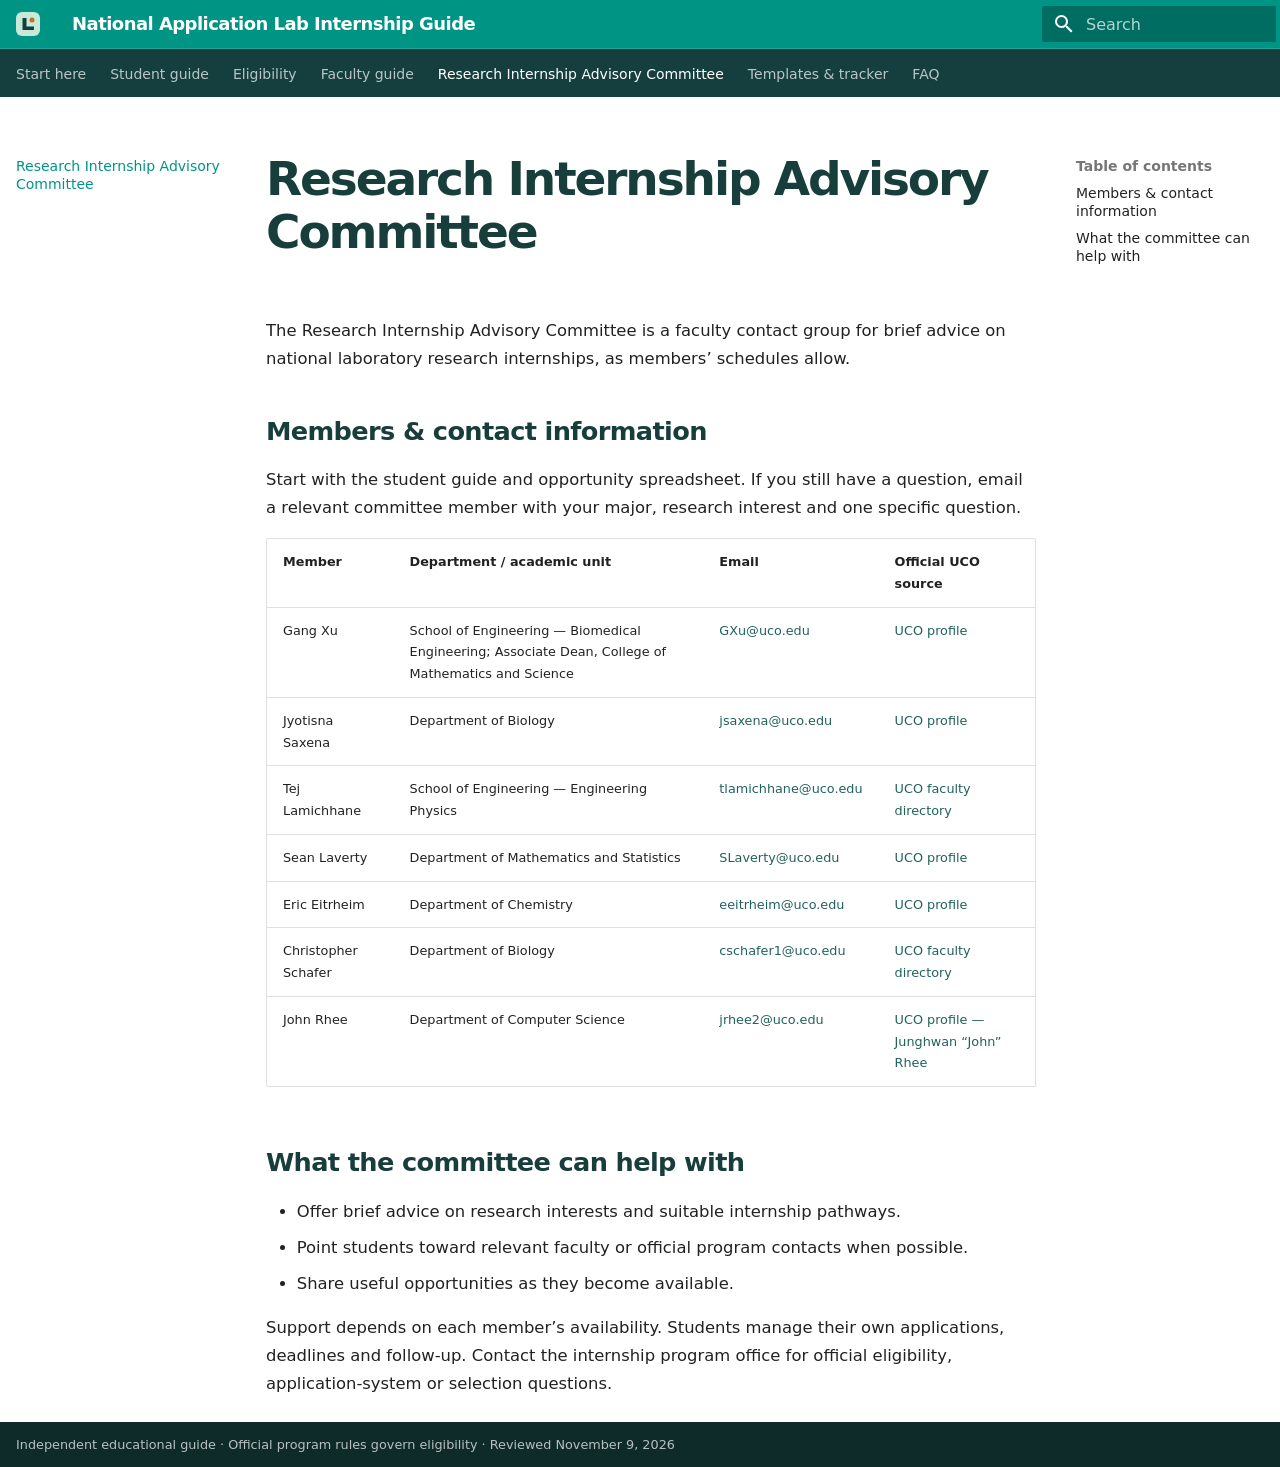
==== commit c9cf4e11: "Deployed 4a3650e with MkDocs version: 1.6.1" ====
--- a/committee/index.html
+++ b/committee/index.html
@@ -297,13 +297,13 @@
   
   
     <li class="md-tabs__item">
-      <a href="../sources/" class="md-tabs__link">
-        
-  
-  
-    
-  
-  Sources & upkeep
+      <a href="../faq/" class="md-tabs__link">
+        
+  
+  
+    
+  
+  FAQ
 
       </a>
     </li>
@@ -752,14 +752,14 @@
   
   
     <li class="md-nav__item">
-      <a href="../sources/" class="md-nav__link">
-        
-  
-  
-  <span class="md-ellipsis">
-    
-  
-    Sources & upkeep
+      <a href="../faq/" class="md-nav__link">
+        
+  
+  
+  <span class="md-ellipsis">
+    
+  
+    FAQ
   
 
     
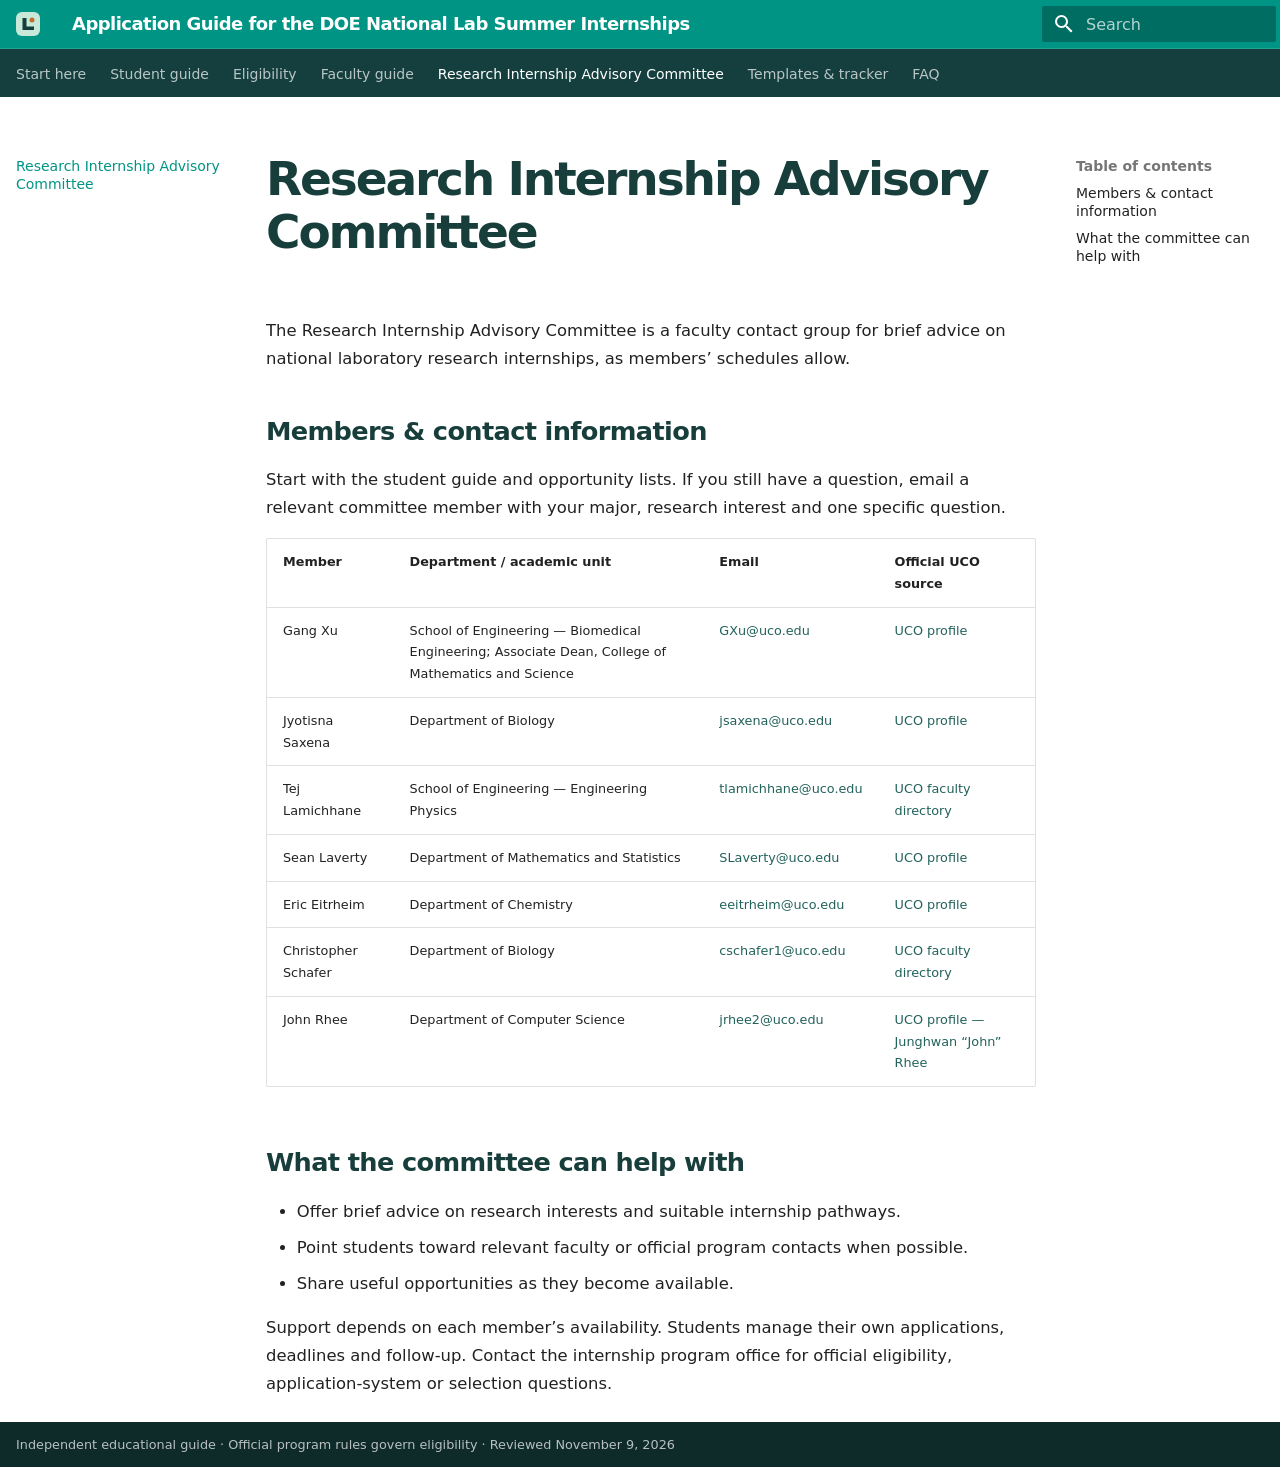
==== commit 73add5f8: "Deployed eb3450a with MkDocs version: 1.6.1" ====
--- a/committee/index.html
+++ b/committee/index.html
@@ -27,7 +27,7 @@
     
     
       
-        <title>Research Internship Advisory Committee - National Application Lab Internship Guide</title>
+        <title>Research Internship Advisory Committee - Application Guide for the DOE National Lab Summer Internships</title>
       
     
     
@@ -86,7 +86,7 @@
 
 <header class="md-header" data-md-component="header">
   <nav class="md-header__inner md-grid" aria-label="Header">
-    <a href=".." title="National Application Lab Internship Guide" class="md-header__button md-logo" aria-label="National Application Lab Internship Guide" data-md-component="logo">
+    <a href=".." title="Application Guide for the DOE National Lab Summer Internships" class="md-header__button md-logo" aria-label="Application Guide for the DOE National Lab Summer Internships" data-md-component="logo">
       
   <img src="../assets/mark.svg" alt="logo">
 
@@ -99,7 +99,7 @@
       <div class="md-header__ellipsis">
         <div class="md-header__topic">
           <span class="md-ellipsis">
-            National Application Lab Internship Guide
+            Application Guide for the DOE National Lab Summer Internships
           </span>
         </div>
         <div class="md-header__topic" data-md-component="header-topic">
@@ -332,12 +332,12 @@
 
 <nav class="md-nav md-nav--primary md-nav--lifted" aria-label="Navigation" data-md-level="0">
   <label class="md-nav__title" for="__drawer">
-    <a href=".." title="National Application Lab Internship Guide" class="md-nav__button md-logo" aria-label="National Application Lab Internship Guide" data-md-component="logo">
+    <a href=".." title="Application Guide for the DOE National Lab Summer Internships" class="md-nav__button md-logo" aria-label="Application Guide for the DOE National Lab Summer Internships" data-md-component="logo">
       
   <img src="../assets/mark.svg" alt="logo">
 
     </a>
-    National Application Lab Internship Guide
+    Application Guide for the DOE National Lab Summer Internships
   </label>
   
   <ul class="md-nav__list" data-md-scrollfix>
@@ -840,7 +840,7 @@
 <h1 id="research-internship-advisory-committee">Research Internship Advisory Committee</h1>
 <p>The Research Internship Advisory Committee is a faculty contact group for brief advice on national laboratory research internships, as members’ schedules allow.</p>
 <h2 id="members-contact-information">Members &amp; contact information</h2>
-<p>Start with the student guide and opportunity spreadsheet. If you still have a question, email a relevant committee member with your major, research interest and one specific question.</p>
+<p>Start with the student guide and opportunity lists. If you still have a question, email a relevant committee member with your major, research interest and one specific question.</p>
 <table>
 <thead>
 <tr>
